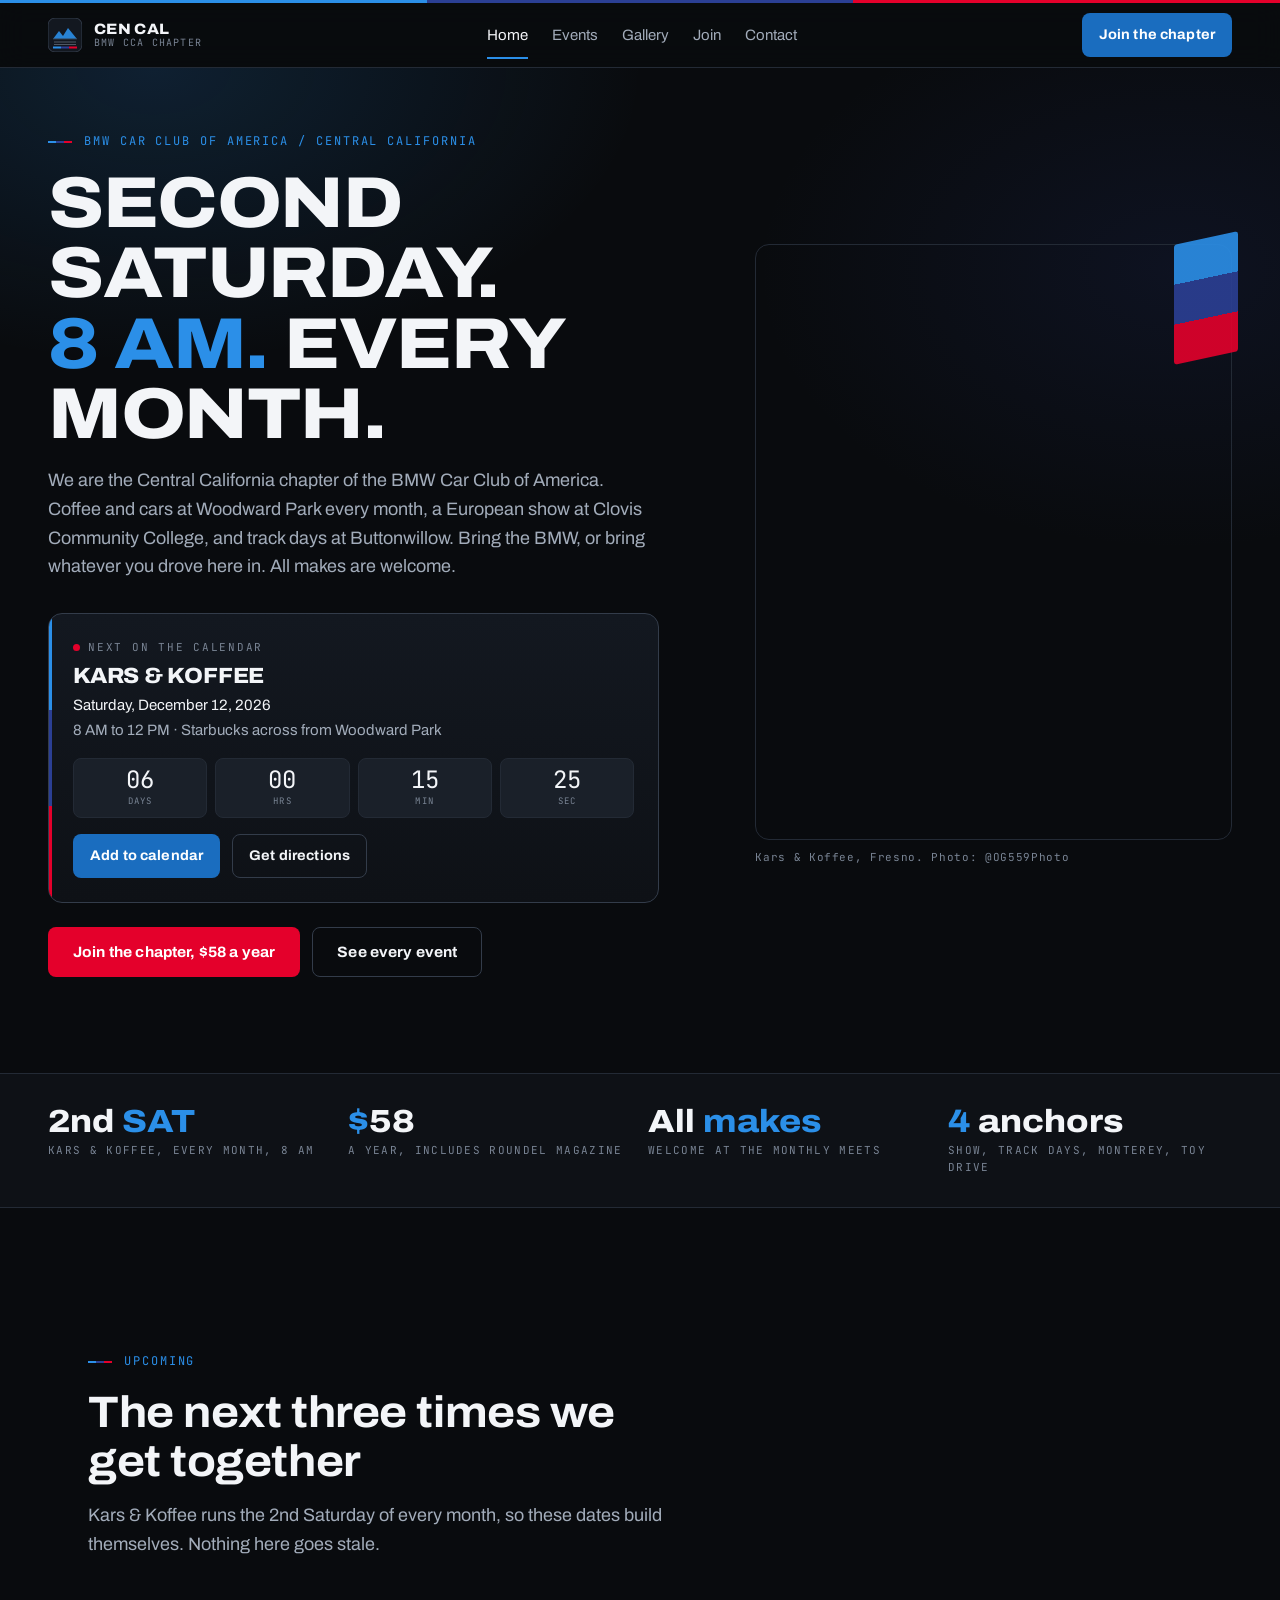
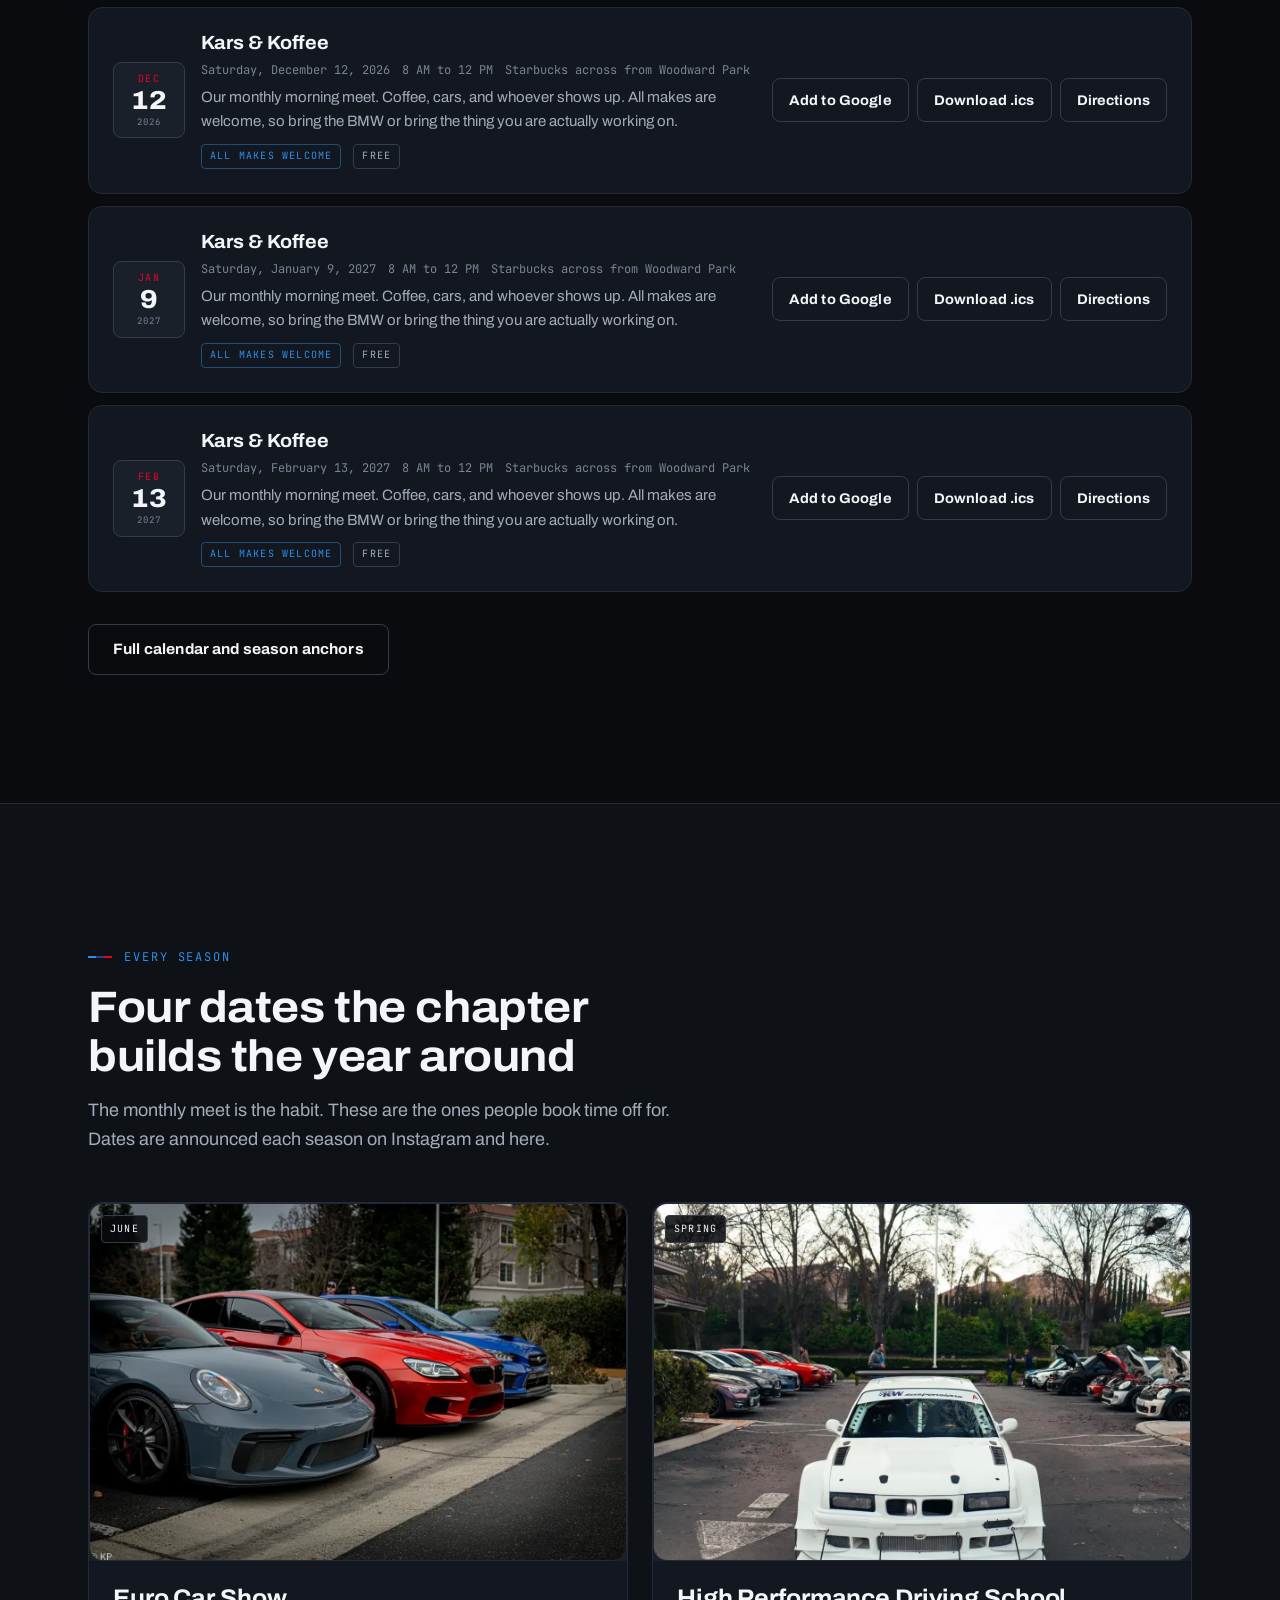
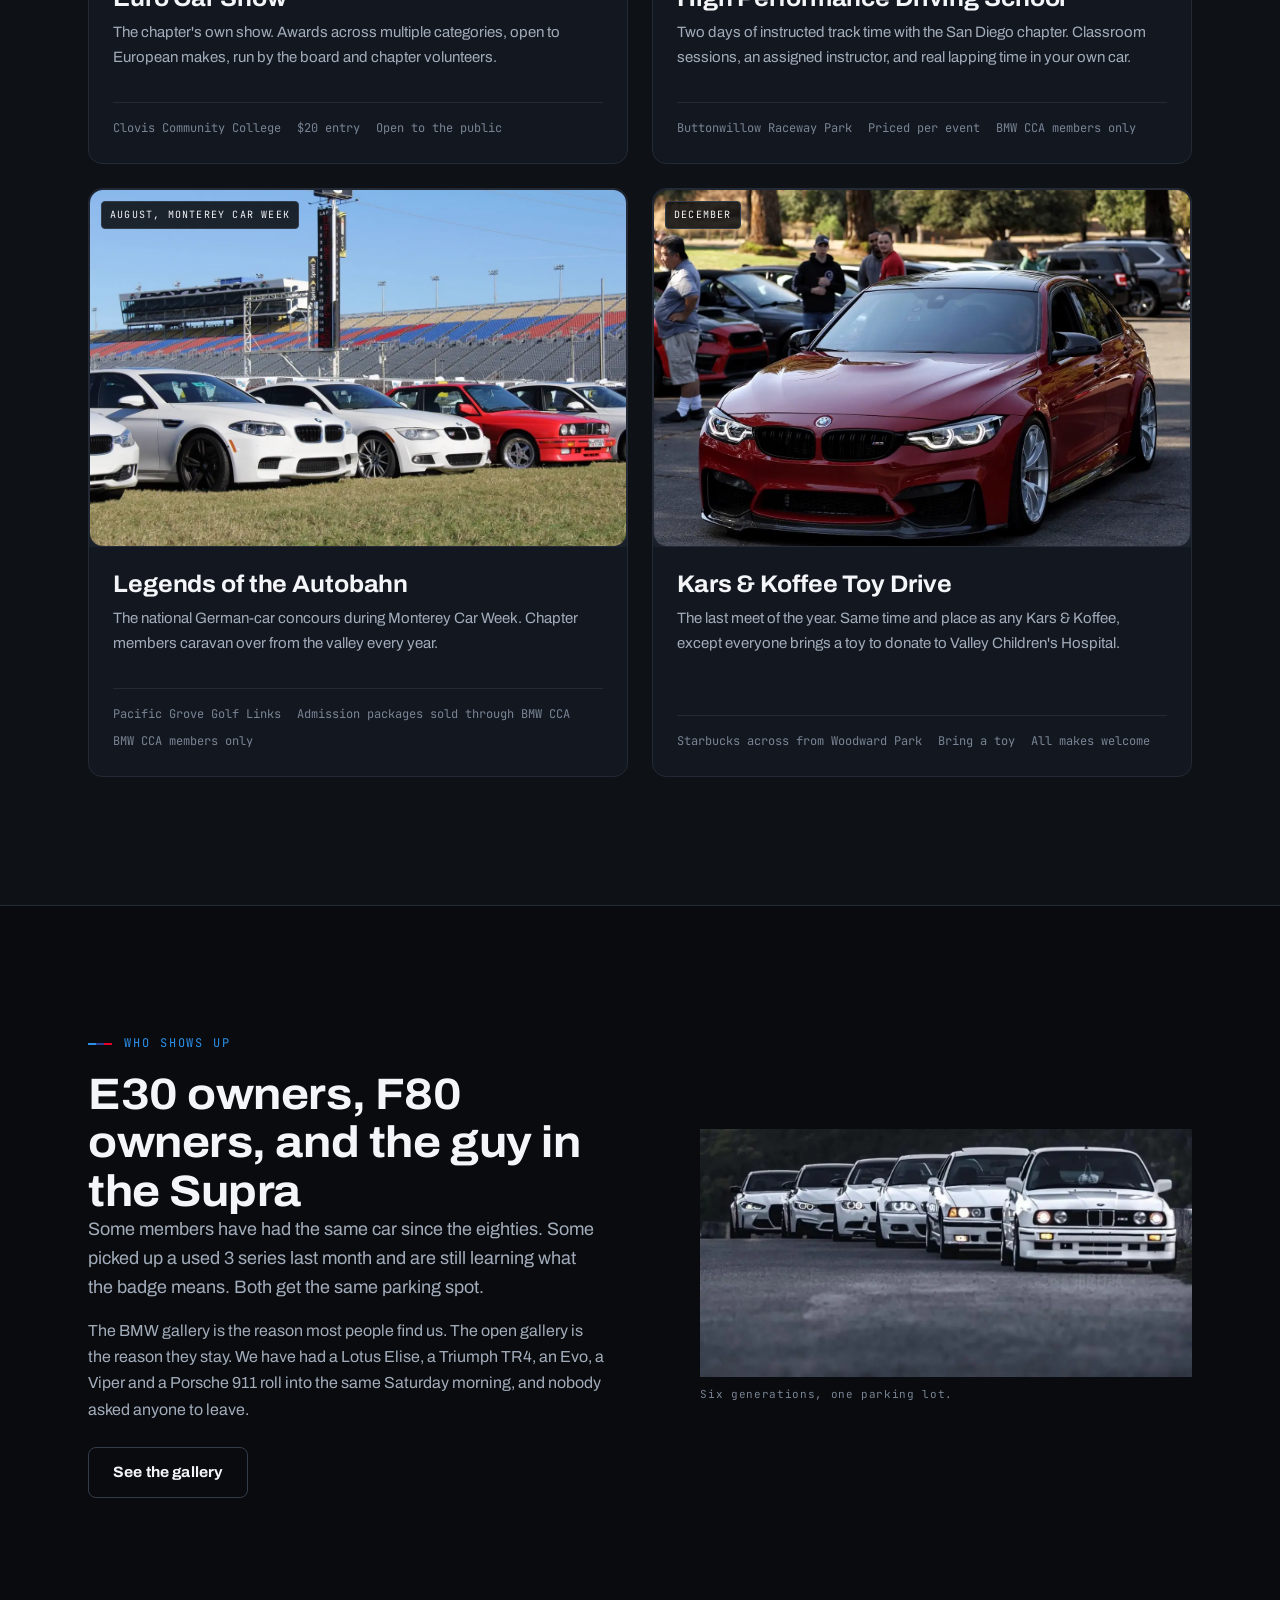
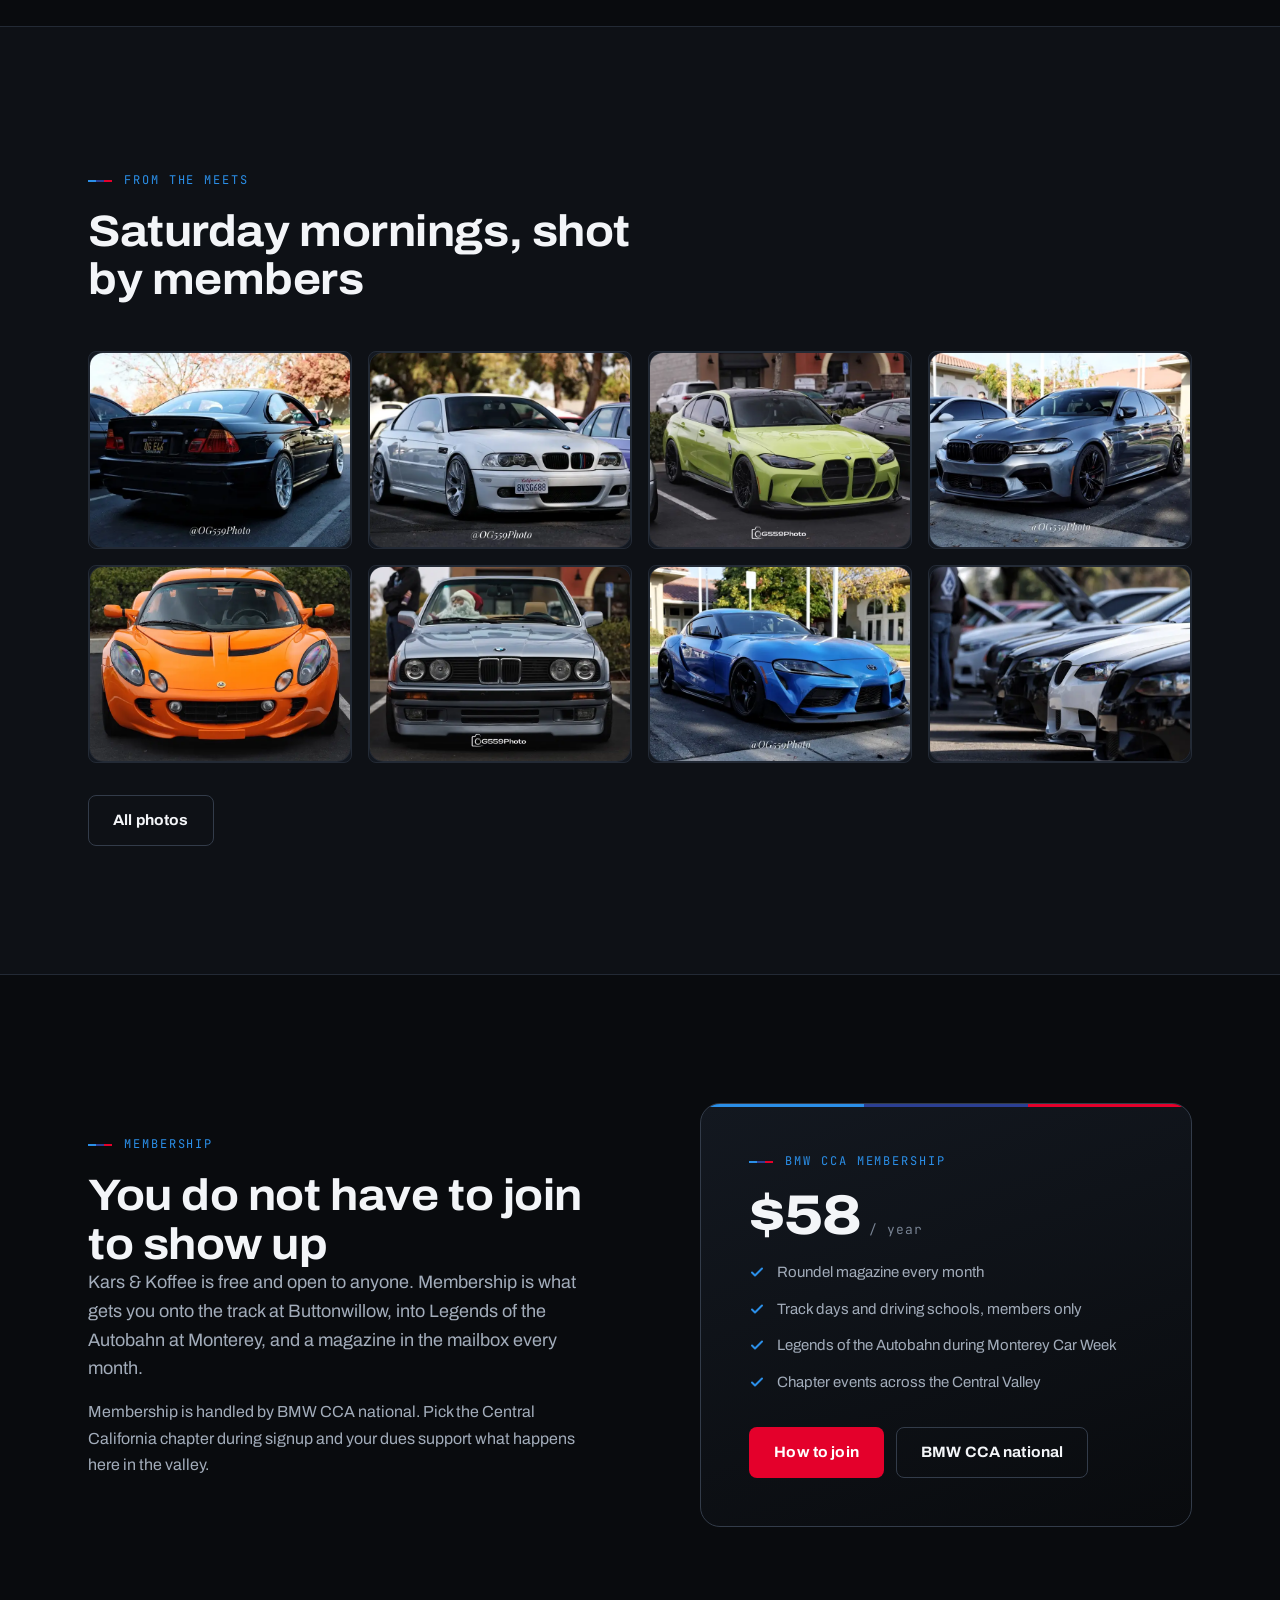
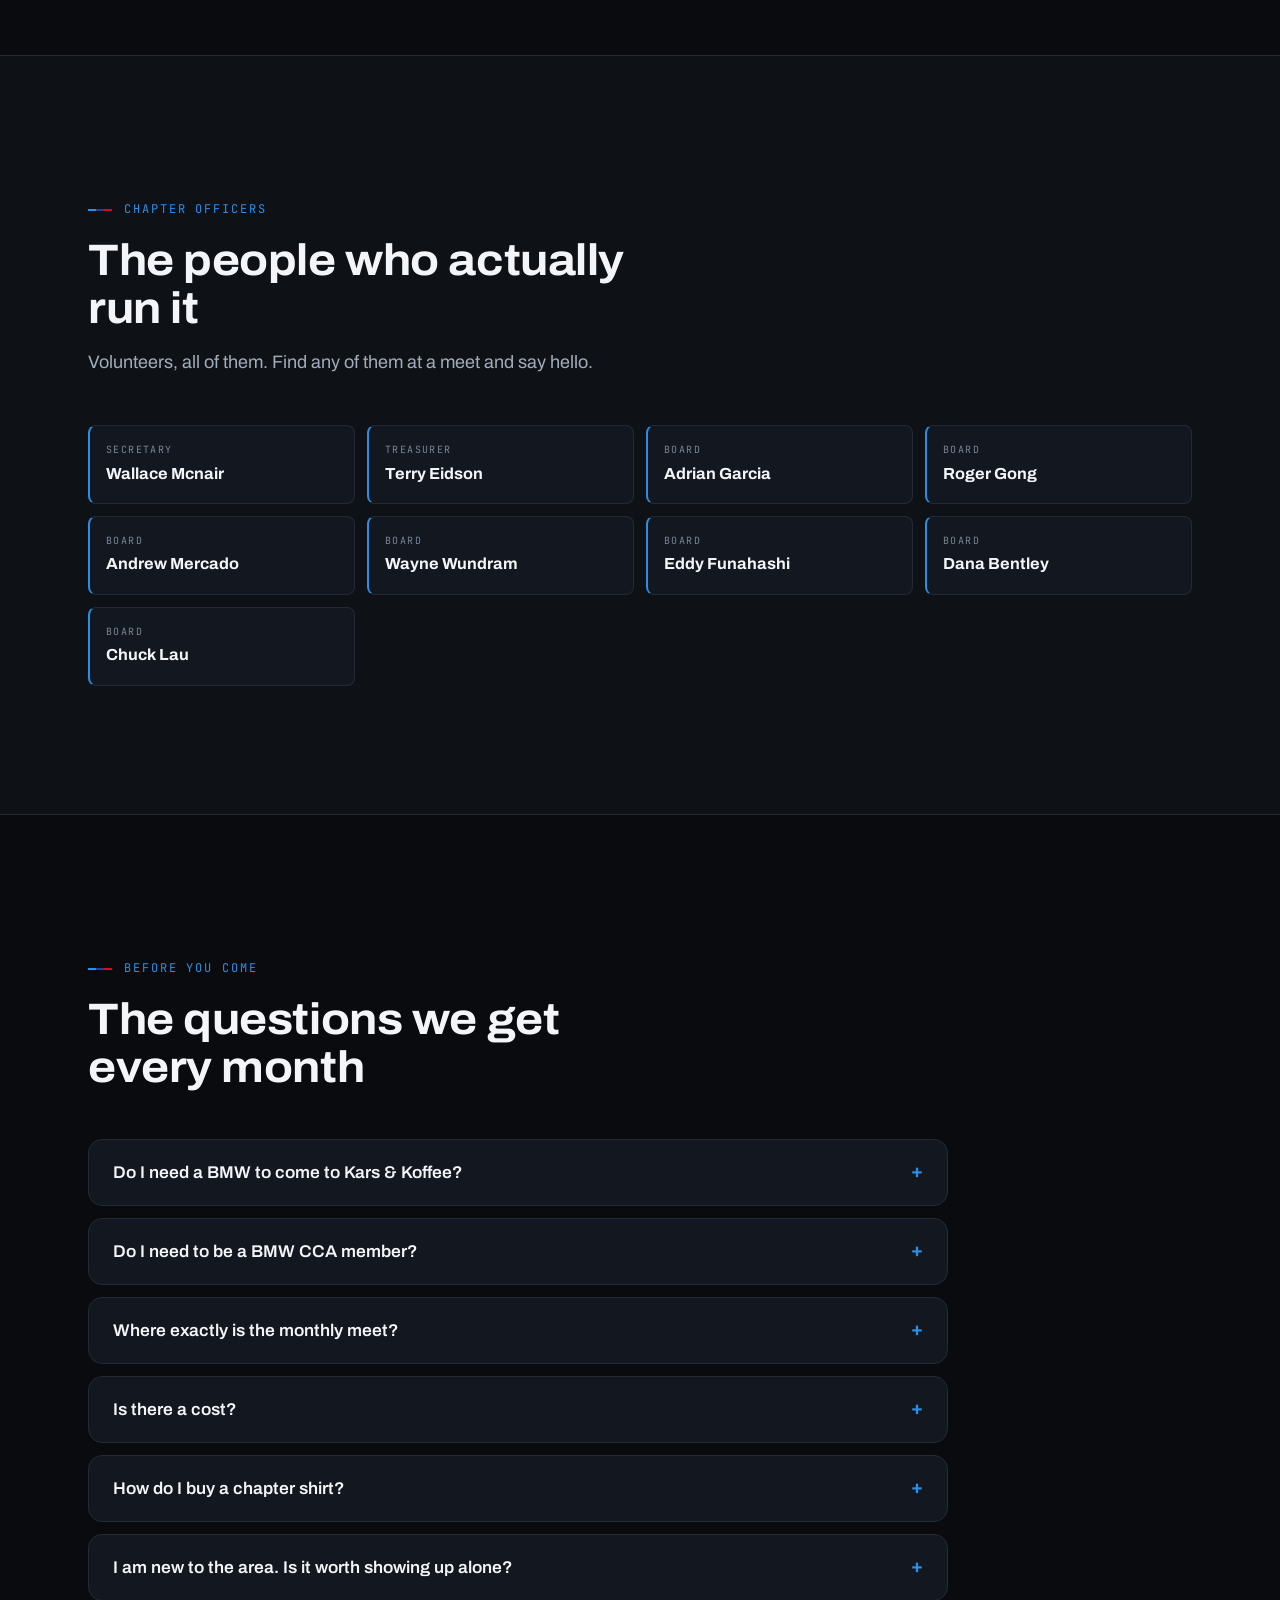
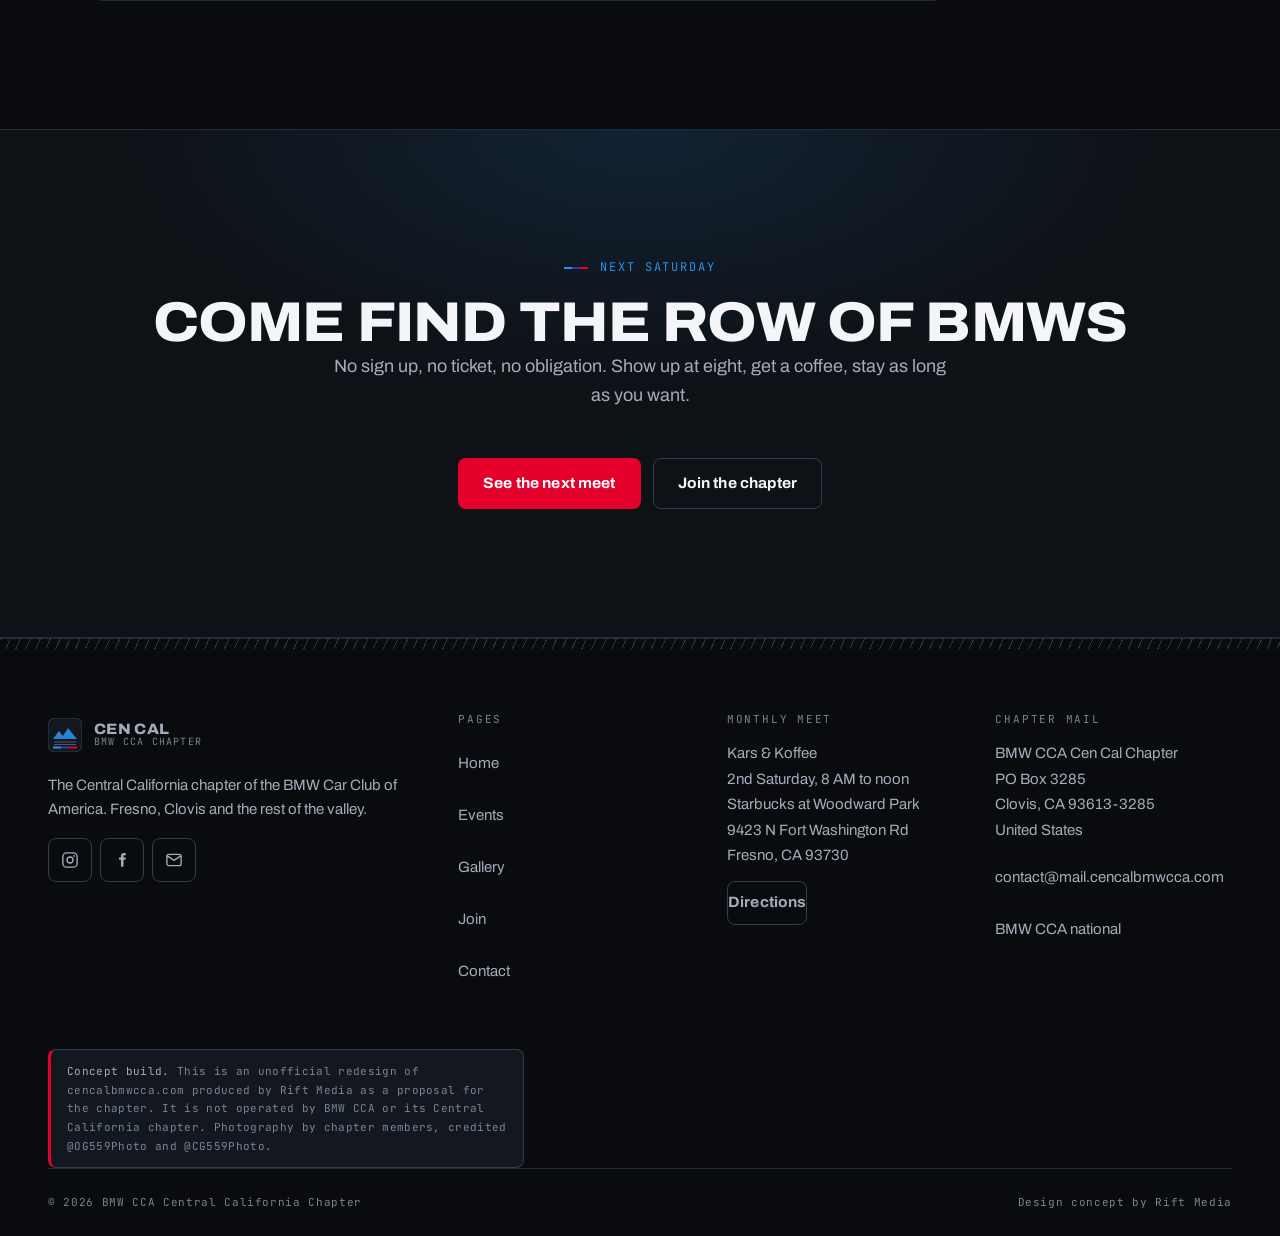
==== index.html @ 86900846 "Concept rebuild for BMW CCA Central California Chapter Redesign of cencalbmwcca.com, whose calendar " ====
<!DOCTYPE html>
<html lang="en">
<head>
<meta charset="utf-8">
<meta name="viewport" content="width=device-width, initial-scale=1">
<title>BMW CCA Cen Cal Chapter | Fresno and Clovis BMW Car Club</title>
<meta name="description" content="The Central California chapter of the BMW Car Club of America. Kars and Koffee the second Saturday of every month in Fresno, a Euro car show every June, and track days at Buttonwillow. All makes welcome.">
<link rel="canonical" href="https://www.cencalbmwcca.com/">

<meta property="og:type" content="website">
<meta property="og:title" content="BMW CCA Cen Cal Chapter | Fresno and Clovis BMW Car Club">
<meta property="og:description" content="Second Saturday, 8 AM, every month. The Central California chapter of the BMW Car Club of America.">
<meta property="og:image" content="assets/img/hero-meet-lineup.webp">
<meta name="twitter:card" content="summary_large_image">
<meta name="robots" content="noindex, nofollow">
<meta name="theme-color" content="#090B0E">

<link rel="icon" href="assets/favicon.svg" type="image/svg+xml">
<link rel="preconnect" href="https://fonts.googleapis.com">
<link rel="preconnect" href="https://fonts.gstatic.com" crossorigin>
<link rel="preload" as="image" href="assets/img/hero-meet-lineup.webp">
<link rel="stylesheet" href="https://fonts.googleapis.com/css2?family=Archivo:wdth,wght@62..125,400..800&family=JetBrains+Mono:wght@400;500&display=swap">
<link rel="stylesheet" href="styles.css">

<script type="application/ld+json">
{
  "@context": "https://schema.org",
  "@type": "Organization",
  "name": "BMW CCA Central California Chapter",
  "alternateName": "Cencal BMW CCA",
  "url": "https://www.cencalbmwcca.com/",
  "logo": "assets/img/chapter-logo.png",
  "description": "The Central California chapter of the BMW Car Club of America, serving Fresno, Clovis and the Central Valley.",
  "email": "contact@mail.cencalbmwcca.com",
  "address": {
    "@type": "PostalAddress",
    "postOfficeBoxNumber": "PO Box 3285",
    "addressLocality": "Clovis",
    "addressRegion": "CA",
    "postalCode": "93613-3285",
    "addressCountry": "US"
  },
  "areaServed": "Central California",
  "parentOrganization": {
    "@type": "Organization",
    "name": "BMW Car Club of America",
    "url": "https://www.bmwcca.org/"
  },
  "sameAs": [
    "https://instagram.com/bmwccacencal",
    "https://m.facebook.com/groups/1497077221077118",
    "https://www.bmwcca.org/chapter/central-california-chapter"
  ]
}
</script>
</head>

<body>
<a class="skip-link" href="#main">Skip to content</a>

<header class="site-header">
  <div class="tristripe"></div>
  <div class="wrap-wide header-inner">
    <a class="brand" href="index.html">
      <svg class="brand__mark" viewBox="0 0 34 34" role="img" aria-label="Cen Cal chapter mark">
        <rect width="34" height="34" rx="7" fill="#131820" stroke="#333C4A"/>
        <path d="M5 21 L11 13 L15 18 L20 10 L29 21 Z" fill="#2B8FE8" opacity="0.9"/>
        <path d="M5 21 L29 21" stroke="#333C4A" stroke-width="1"/>
        <path d="M6 24 h22 M6 26.5 h22" stroke="#798494" stroke-width="1" opacity="0.6"/>
        <rect x="5" y="28.5" width="8" height="2" fill="#2B8FE8"/>
        <rect x="13" y="28.5" width="8" height="2" fill="#2B3F94"/>
        <rect x="21" y="28.5" width="8" height="2" fill="#E4002B"/>
      </svg>
      <span class="brand__text">
        <span class="brand__name">Cen Cal</span>
        <span class="brand__sub">BMW CCA Chapter</span>
      </span>
    </a>

    <nav class="nav" aria-label="Main">
      <a href="index.html" aria-current="page">Home</a>
      <a href="events.html">Events</a>
      <a href="gallery.html">Gallery</a>
      <a href="join.html">Join</a>
      <a href="contact.html">Contact</a>
    </nav>

    <a class="btn btn--primary btn--sm header-cta" href="join.html">Join the chapter</a>

    <button class="nav-toggle" type="button" aria-expanded="false"
            aria-controls="mobile-nav" aria-label="Open menu"><span></span></button>
  </div>
</header>

<div class="mobile-nav" id="mobile-nav" data-open="false">
  <a href="index.html">Home</a>
  <a href="events.html">Events</a>
  <a href="gallery.html">Gallery</a>
  <a href="join.html">Join</a>
  <a href="contact.html">Contact</a>
  <a class="btn btn--primary" href="join.html">Join the chapter</a>
</div>

<main id="main">

  <!-- ============ HERO ============ -->
  <section class="hero">
    <div class="wrap-wide hero-grid">
      <div>
        <p class="eyebrow">BMW Car Club of America / Central California</p>
        <h1 class="display-xl">Second Saturday.<br><span class="accent">8 AM.</span> Every month.</h1>
        <p class="lead">
          We are the Central California chapter of the BMW Car Club of America. Coffee and cars at
          Woodward Park every month, a European show at Clovis Community College, and track days at
          Buttonwillow. Bring the BMW, or bring whatever you drove here in. All makes are welcome.
        </p>

        <div class="next-card" data-next-card hidden>
          <p class="next-card__label"><span class="live-dot"></span> Next on the calendar</p>
          <h2 class="next-card__title" data-next-title>Kars &amp; Koffee</h2>
          <p class="next-card__meta" data-next-meta></p>

          <div class="countdown" role="timer" aria-live="off">
            <div class="countdown__unit" data-unit="days">
              <div class="countdown__num">00</div><div class="countdown__lbl">Days</div>
            </div>
            <div class="countdown__unit" data-unit="hours">
              <div class="countdown__num">00</div><div class="countdown__lbl">Hrs</div>
            </div>
            <div class="countdown__unit" data-unit="mins">
              <div class="countdown__num">00</div><div class="countdown__lbl">Min</div>
            </div>
            <div class="countdown__unit" data-unit="secs">
              <div class="countdown__num">00</div><div class="countdown__lbl">Sec</div>
            </div>
          </div>

          <div class="btn-row">
            <a class="btn btn--primary btn--sm" data-next-cal href="events.html">Add to calendar</a>
            <a class="btn btn--ghost btn--sm" data-next-map href="events.html">Get directions</a>
          </div>
        </div>

        <div class="btn-row" style="margin-top:24px">
          <a class="btn btn--focal" href="join.html">Join the chapter, $58 a year</a>
          <a class="btn btn--ghost" href="events.html">See every event</a>
        </div>
      </div>

      <figure class="hero-figure">
        <img src="assets/img/hero-meet-lineup.webp"
             srcset="assets/img/hero-meet-lineup-sm.webp 760w, assets/img/hero-meet-lineup.webp 1200w"
             sizes="(min-width: 1024px) 40vw, 100vw"
             width="1200" height="1800" fetchpriority="high" decoding="async"
             alt="A row of BMW M3s parked nose out at a Cen Cal chapter Kars and Koffee meet in Fresno">
        <figcaption class="hero-credit">Kars &amp; Koffee, Fresno. Photo: @OG559Photo</figcaption>
      </figure>
    </div>
  </section>

  <!-- ============ FACTS ============ -->
  <section class="facts" style="padding-block:0" aria-label="Chapter at a glance">
    <div class="wrap-wide facts-grid">
      <div class="fact">
        <div class="fact__num">2nd <span>SAT</span></div>
        <div class="fact__lbl">Kars &amp; Koffee, every month, 8 AM</div>
      </div>
      <div class="fact">
        <div class="fact__num"><span>$</span>58</div>
        <div class="fact__lbl">A year, includes Roundel magazine</div>
      </div>
      <div class="fact">
        <div class="fact__num">All <span>makes</span></div>
        <div class="fact__lbl">Welcome at the monthly meets</div>
      </div>
      <div class="fact">
        <div class="fact__num"><span>4</span> anchors</div>
        <div class="fact__lbl">Show, track days, Monterey, toy drive</div>
      </div>
    </div>
  </section>

  <!-- ============ NEXT UP ============ -->
  <section id="next-up">
    <div class="wrap">
      <div class="section-head reveal">
        <p class="eyebrow">Upcoming</p>
        <h2 class="display-md">The next three times we get together</h2>
        <p class="lead">
          Kars &amp; Koffee runs the <span data-rule-text>second Saturday of every month</span>, so these
          dates build themselves. Nothing here goes stale.
        </p>
      </div>

      <div class="event-list reveal" data-events="3">
        <div class="empty-state">Loading the calendar.</div>
      </div>

      <div class="btn-row" style="margin-top:32px">
        <a class="btn btn--ghost" href="events.html">Full calendar and season anchors</a>
      </div>
    </div>
  </section>

  <!-- ============ SEASON ANCHORS ============ -->
  <section class="band">
    <div class="wrap">
      <div class="section-head reveal">
        <p class="eyebrow">Every season</p>
        <h2 class="display-md">Four dates the chapter builds the year around</h2>
        <p class="lead">
          The monthly meet is the habit. These are the ones people book time off for. Dates are announced
          each season on Instagram and here.
        </p>
      </div>
      <div class="card-grid card-grid--2 reveal" data-annual></div>
    </div>
  </section>

  <!-- ============ HERITAGE BAND ============ -->
  <section>
    <div class="wrap band-grid">
      <div class="reveal">
        <p class="eyebrow">Who shows up</p>
        <h2 class="display-md">E30 owners, F80 owners, and the guy in the Supra</h2>
        <p class="lead">
          Some members have had the same car since the eighties. Some picked up a used 3 series last
          month and are still learning what the badge means. Both get the same parking spot.
        </p>
        <p class="muted">
          The BMW gallery is the reason most people find us. The open gallery is the reason they stay.
          We have had a Lotus Elise, a Triumph TR4, an Evo, a Viper and a Porsche 911 roll into the same
          Saturday morning, and nobody asked anyone to leave.
        </p>
        <div class="btn-row" style="margin-top:24px">
          <a class="btn btn--ghost" href="gallery.html">See the gallery</a>
        </div>
      </div>
      <figure class="reveal" style="margin:0">
        <img src="assets/img/heritage-m3-generations.webp" width="1280" height="644" loading="lazy" decoding="async"
             alt="Six generations of BMW M3, from an E30 to a modern car, lined up nose out at golden hour">
        <figcaption class="hero-credit">Six generations, one parking lot.</figcaption>
      </figure>
    </div>
  </section>

  <!-- ============ GALLERY PREVIEW ============ -->
  <section class="band">
    <div class="wrap">
      <div class="section-head reveal">
        <p class="eyebrow">From the meets</p>
        <h2 class="display-md">Saturday mornings, shot by members</h2>
      </div>
      <div class="gallery-grid reveal">
        <figure class="tile"><img src="assets/img/gal-bmw-01.webp" width="800" height="534" loading="lazy" decoding="async" alt="Black BMW E46 M3 photographed from the rear at a chapter meet"></figure>
        <figure class="tile"><img src="assets/img/gal-bmw-05.webp" width="800" height="534" loading="lazy" decoding="async" alt="White BMW E46 M3 parked at a Fresno Kars and Koffee morning"></figure>
        <figure class="tile"><img src="assets/img/gal-bmw-09.webp" width="800" height="534" loading="lazy" decoding="async" alt="Lime green BMW G80 M3 at a Cen Cal chapter gathering"></figure>
        <figure class="tile"><img src="assets/img/gal-bmw-12.webp" width="800" height="534" loading="lazy" decoding="async" alt="Grey BMW M5 parked in a lot at a chapter meet"></figure>
        <figure class="tile"><img src="assets/img/gal-open-01.webp" width="800" height="534" loading="lazy" decoding="async" alt="Orange Lotus Elise at a Cen Cal meet, one of the non BMW cars that regularly attends"></figure>
        <figure class="tile"><img src="assets/img/gal-bmw-14.webp" width="800" height="534" loading="lazy" decoding="async" alt="Classic BMW E30 convertible parked at a December chapter meet"></figure>
        <figure class="tile"><img src="assets/img/gal-open-08.webp" width="800" height="534" loading="lazy" decoding="async" alt="Blue Toyota Supra at a Cen Cal chapter Kars and Koffee"></figure>
        <figure class="tile"><img src="assets/img/gal-bmw-18.webp" width="800" height="534" loading="lazy" decoding="async" alt="A long row of BMWs parked front to back at a chapter meet"></figure>
      </div>
      <div class="btn-row" style="margin-top:32px">
        <a class="btn btn--ghost" href="gallery.html">All photos</a>
      </div>
    </div>
  </section>

  <!-- ============ JOIN ============ -->
  <section id="join">
    <div class="wrap band-grid">
      <div class="reveal">
        <p class="eyebrow">Membership</p>
        <h2 class="display-md">You do not have to join to show up</h2>
        <p class="lead">
          Kars &amp; Koffee is free and open to anyone. Membership is what gets you onto the track at
          Buttonwillow, into Legends of the Autobahn at Monterey, and a magazine in the mailbox every month.
        </p>
        <p class="muted">
          Membership is handled by BMW CCA national. Pick the Central California chapter during signup and
          your dues support what happens here in the valley.
        </p>
      </div>

      <div class="join-card reveal">
        <div class="tristripe"></div>
        <p class="eyebrow">BMW CCA membership</p>
        <div class="price">
          <span class="price__amt">$58</span>
          <span class="price__per">/ year</span>
        </div>
        <ul class="check-list">
          <li>
            <svg width="16" height="16" viewBox="0 0 16 16" fill="none" aria-hidden="true"><path d="M3 8.5 6 11.5 13 4.5" stroke="currentColor" stroke-width="2" stroke-linecap="round" stroke-linejoin="round"/></svg>
            Roundel magazine every month
          </li>
          <li>
            <svg width="16" height="16" viewBox="0 0 16 16" fill="none" aria-hidden="true"><path d="M3 8.5 6 11.5 13 4.5" stroke="currentColor" stroke-width="2" stroke-linecap="round" stroke-linejoin="round"/></svg>
            Track days and driving schools, members only
          </li>
          <li>
            <svg width="16" height="16" viewBox="0 0 16 16" fill="none" aria-hidden="true"><path d="M3 8.5 6 11.5 13 4.5" stroke="currentColor" stroke-width="2" stroke-linecap="round" stroke-linejoin="round"/></svg>
            Legends of the Autobahn during Monterey Car Week
          </li>
          <li>
            <svg width="16" height="16" viewBox="0 0 16 16" fill="none" aria-hidden="true"><path d="M3 8.5 6 11.5 13 4.5" stroke="currentColor" stroke-width="2" stroke-linecap="round" stroke-linejoin="round"/></svg>
            Chapter events across the Central Valley
          </li>
        </ul>
        <div class="btn-row">
          <a class="btn btn--focal" href="join.html">How to join</a>
          <a class="btn btn--ghost" href="https://www.bmwcca.org/chapter/central-california-chapter" target="_blank" rel="noopener">BMW CCA national</a>
        </div>
      </div>
    </div>
  </section>

  <!-- ============ OFFICERS ============ -->
  <section class="band">
    <div class="wrap">
      <div class="section-head reveal">
        <p class="eyebrow">Chapter officers</p>
        <h2 class="display-md">The people who actually run it</h2>
        <p class="lead">Volunteers, all of them. Find any of them at a meet and say hello.</p>
      </div>
      <div class="officer-grid reveal">
        <div class="officer"><div class="officer__role">Secretary</div><div class="officer__name">Wallace Mcnair</div></div>
        <div class="officer"><div class="officer__role">Treasurer</div><div class="officer__name">Terry Eidson</div></div>
        <div class="officer"><div class="officer__role">Board</div><div class="officer__name">Adrian Garcia</div></div>
        <div class="officer"><div class="officer__role">Board</div><div class="officer__name">Roger Gong</div></div>
        <div class="officer"><div class="officer__role">Board</div><div class="officer__name">Andrew Mercado</div></div>
        <div class="officer"><div class="officer__role">Board</div><div class="officer__name">Wayne Wundram</div></div>
        <div class="officer"><div class="officer__role">Board</div><div class="officer__name">Eddy Funahashi</div></div>
        <div class="officer"><div class="officer__role">Board</div><div class="officer__name">Dana Bentley</div></div>
        <div class="officer"><div class="officer__role">Board</div><div class="officer__name">Chuck Lau</div></div>
      </div>
    </div>
  </section>

  <!-- ============ FAQ ============ -->
  <section>
    <div class="wrap">
      <div class="section-head reveal">
        <p class="eyebrow">Before you come</p>
        <h2 class="display-md">The questions we get every month</h2>
      </div>
      <div class="faq reveal">
        <details>
          <summary>Do I need a BMW to come to Kars &amp; Koffee?</summary>
          <div class="faq__a"><p>No. All makes are welcome at the monthly meet. Plenty of regulars drive something else entirely, and that has never been a problem.</p></div>
        </details>
        <details>
          <summary>Do I need to be a BMW CCA member?</summary>
          <div class="faq__a"><p>Not for Kars &amp; Koffee or the other casual meets. Membership is required for the driving school at Buttonwillow and for Legends of the Autobahn, because those are run under BMW CCA insurance.</p></div>
        </details>
        <details>
          <summary>Where exactly is the monthly meet?</summary>
          <div class="faq__a"><p>The Starbucks at 9423 N Fort Washington Rd, Fresno, across from Woodward Park. Second Saturday, 8 AM to noon. People start rolling in a little before eight and it thins out around eleven.</p></div>
        </details>
        <details>
          <summary>Is there a cost?</summary>
          <div class="faq__a"><p>Kars &amp; Koffee is free. The Euro Car Show at Clovis Community College has a $20 entry if you are showing a car. Track days and Monterey are priced per event.</p></div>
        </details>
        <details>
          <summary>How do I buy a chapter shirt?</summary>
          <div class="faq__a"><p>Cen Cal chapter tees are $25 in S through XL and $30 in XXL. Ask at any Kars &amp; Koffee, or message the chapter on Instagram.</p></div>
        </details>
        <details>
          <summary>I am new to the area. Is it worth showing up alone?</summary>
          <div class="faq__a"><p>Yes. Park, get a coffee, and walk the row. Asking somebody about their car is the entire social protocol here.</p></div>
        </details>
      </div>
    </div>
  </section>

  <!-- ============ CTA ============ -->
  <section class="cta">
    <div class="wrap">
      <p class="eyebrow">Next Saturday</p>
      <h2 class="display-lg">Come find the row of BMWs</h2>
      <p class="lead center">
        No sign up, no ticket, no obligation. Show up at eight, get a coffee, stay as long as you want.
      </p>
      <div class="btn-row">
        <a class="btn btn--focal" href="events.html">See the next meet</a>
        <a class="btn btn--ghost" href="join.html">Join the chapter</a>
      </div>
    </div>
  </section>

</main>

<footer class="site-footer">
  <div class="rows-rule"></div>
  <div class="wrap-wide">
    <div class="footer-grid">
      <div class="footer-col">
        <a class="brand" href="index.html" style="margin-bottom:16px">
          <svg class="brand__mark" viewBox="0 0 34 34" role="img" aria-label="Cen Cal chapter mark">
            <rect width="34" height="34" rx="7" fill="#131820" stroke="#333C4A"/>
            <path d="M5 21 L11 13 L15 18 L20 10 L29 21 Z" fill="#2B8FE8" opacity="0.9"/>
            <path d="M6 24 h22 M6 26.5 h22" stroke="#798494" stroke-width="1" opacity="0.6"/>
            <rect x="5" y="28.5" width="8" height="2" fill="#2B8FE8"/>
            <rect x="13" y="28.5" width="8" height="2" fill="#2B3F94"/>
            <rect x="21" y="28.5" width="8" height="2" fill="#E4002B"/>
          </svg>
          <span class="brand__text">
            <span class="brand__name">Cen Cal</span>
            <span class="brand__sub">BMW CCA Chapter</span>
          </span>
        </a>
        <p class="muted" style="font-size:0.9375rem">
          The Central California chapter of the BMW Car Club of America. Fresno, Clovis and the
          rest of the valley.
        </p>
        <div class="social-row">
          <a href="https://instagram.com/bmwccacencal" target="_blank" rel="noopener" aria-label="Chapter Instagram">
            <svg width="18" height="18" viewBox="0 0 24 24" fill="none" stroke="currentColor" stroke-width="1.8" aria-hidden="true"><rect x="2.5" y="2.5" width="19" height="19" rx="5"/><circle cx="12" cy="12" r="4"/><circle cx="17.5" cy="6.5" r="1.2" fill="currentColor" stroke="none"/></svg>
          </a>
          <a href="https://m.facebook.com/groups/1497077221077118" target="_blank" rel="noopener" aria-label="Chapter Facebook group">
            <svg width="18" height="18" viewBox="0 0 24 24" fill="currentColor" aria-hidden="true"><path d="M14 8.5V6.8c0-.8.2-1.2 1.4-1.2H17V2.6c-.3 0-1.3-.1-2.4-.1-2.4 0-4 1.5-4 4.2v1.8H8v3h2.6V21H14v-9.5h2.6l.4-3H14z"/></svg>
          </a>
          <a href="mailto:contact@mail.cencalbmwcca.com" aria-label="Email the chapter">
            <svg width="18" height="18" viewBox="0 0 24 24" fill="none" stroke="currentColor" stroke-width="1.8" aria-hidden="true"><rect x="2.5" y="4.5" width="19" height="15" rx="2.5"/><path d="M3 6.5l9 6 9-6"/></svg>
          </a>
        </div>
      </div>

      <div class="footer-col">
        <h2>Pages</h2>
        <ul>
          <li><a href="index.html">Home</a></li>
          <li><a href="events.html">Events</a></li>
          <li><a href="gallery.html">Gallery</a></li>
          <li><a href="join.html">Join</a></li>
          <li><a href="contact.html">Contact</a></li>
        </ul>
      </div>

      <div class="footer-col">
        <h2>Monthly meet</h2>
        <address>
          Kars &amp; Koffee<br>
          2nd Saturday, 8 AM to noon<br>
          Starbucks at Woodward Park<br>
          9423 N Fort Washington Rd<br>
          Fresno, CA 93730
        </address>
        <a class="btn btn--ghost btn--sm" style="margin-top:12px"
           href="https://www.google.com/maps/search/?api=1&amp;query=9423%20N%20Fort%20Washington%20Rd%20Fresno%20CA%2093730"
           target="_blank" rel="noopener">Directions</a>
      </div>

      <div class="footer-col">
        <h2>Chapter mail</h2>
        <address>
          BMW CCA Cen Cal Chapter<br>
          PO Box 3285<br>
          Clovis, CA 93613-3285<br>
          United States
        </address>
        <ul style="margin-top:12px">
          <li><a href="mailto:contact@mail.cencalbmwcca.com">contact@mail.cencalbmwcca.com</a></li>
          <li><a href="https://www.bmwcca.org/chapter/central-california-chapter" target="_blank" rel="noopener">BMW CCA national</a></li>
        </ul>
      </div>
    </div>

    <p class="spec-note">
      <strong>Concept build.</strong> This is an unofficial redesign of cencalbmwcca.com produced by
      Rift Media as a proposal for the chapter. It is not operated by BMW CCA or its Central California
      chapter. Photography by chapter members, credited @OG559Photo and @CG559Photo.
    </p>

    <div class="footer-bottom">
      <span>&copy; <span data-year>2026</span> BMW CCA Central California Chapter</span>
      <span>Design concept by <a href="https://riftmedia.cc" target="_blank" rel="noopener">Rift Media</a></span>
    </div>
  </div>
</footer>

<script src="main.js" defer></script>
</body>
</html>
---- styles.css ----
/* ============================================================
   BMW CCA Central California Chapter
   Design system: "Valley & Sierra"
   Motif source: the chapter's own logo (Sierra ridgeline,
   valley crop rows, blue river arc) + BMW M tri-stripe.
   Built by Rift Media.
   ============================================================ */

/* ---------- 1. Tokens ---------- */
:root {
  /* surface ramp */
  --asphalt-900: #090B0E;
  --asphalt-850: #0E1116;
  --asphalt-800: #131820;
  --asphalt-700: #1A2029;
  --asphalt-600: #222A35;

  /* lines */
  --line: #232A35;
  --line-strong: #333C4A;

  /* text */
  --text:   #F3F5F8;
  --text-2: #A2ACBA;
  --text-3: #798494;

  /* accents (3 max per Pillar 3) */
  --blue:      #2B8FE8;   /* chapter blue, text + keylines */
  --blue-deep: #1A6DBF;   /* filled buttons, white text passes AA */
  --m-navy:    #2B3F94;   /* tri-stripe only */
  --m-red:     #E4002B;   /* tri-stripe + one focal CTA */

  /* spacing, 8pt grid */
  --s-2xs: 4px;  --s-xs: 8px;   --s-sm: 12px;  --s-md: 16px;
  --s-lg: 24px;  --s-xl: 32px;  --s-2xl: 48px; --s-3xl: 64px;
  --s-4xl: 96px; --s-5xl: 128px;

  /* radii */
  --r-sm: 4px; --r-md: 8px; --r-lg: 14px; --r-xl: 20px;

  /* motion */
  --t-fast: 200ms; --t-base: 300ms; --t-slow: 500ms;
  --ease-out: cubic-bezier(0.16, 1, 0.3, 1);

  /* layout */
  --wrap: 1200px;
  --wrap-wide: 1440px;
  --header-h: 64px;

  /* type */
  --font: Archivo, system-ui, -apple-system, "Segoe UI", sans-serif;
  --mono: "JetBrains Mono", ui-monospace, Menlo, monospace;
}

/* ---------- 2. Reset ---------- */
*, *::before, *::after { box-sizing: border-box; }
html { -webkit-text-size-adjust: 100%; scroll-behavior: smooth; }
@media (prefers-reduced-motion: reduce) { html { scroll-behavior: auto; } }

body {
  margin: 0;
  background: var(--asphalt-900);
  color: var(--text);
  font-family: var(--font);
  font-variation-settings: "wdth" 100, "wght" 400;
  font-size: 16px;
  line-height: 1.65;
  -webkit-font-smoothing: antialiased;
  overflow-x: hidden;
}

img, svg, video { display: block; max-width: 100%; height: auto; }
button, input, textarea, select { font: inherit; color: inherit; }
a { color: var(--blue); text-decoration: none; }
a:hover { text-decoration: underline; }

:focus-visible {
  outline: 2px solid var(--blue);
  outline-offset: 3px;
  border-radius: var(--r-sm);
}

.skip-link {
  position: absolute; left: var(--s-md); top: -80px;
  z-index: 200; padding: var(--s-sm) var(--s-md);
  background: var(--blue-deep); color: #fff; border-radius: var(--r-md);
  font-weight: 600; transition: top var(--t-fast) var(--ease-out);
}
.skip-link:focus { top: var(--s-md); text-decoration: none; }

/* ---------- 3. Typography ---------- */
h1, h2, h3, h4, h5 { margin: 0; font-weight: 700; line-height: 1.12; }

.display-xl {
  font-size: clamp(3.5rem, 9vw, 4.5rem);
  font-variation-settings: "wdth" 112, "wght" 800;
  letter-spacing: -0.02em; line-height: 0.98; text-transform: uppercase;
}
/* Narrow phones: condense the width axis instead of dropping below 56px,
   so a long word like SATURDAY still fits a 320px screen. */
@media (max-width: 480px) {
  .display-xl {
    font-size: clamp(3rem, 14.5vw, 3.5rem);
    font-variation-settings: "wdth" 96, "wght" 800;
  }
  .display-lg { font-variation-settings: "wdth" 98, "wght" 800; }
}
.display-lg {
  font-size: clamp(2.25rem, 6vw, 3.5rem);
  font-variation-settings: "wdth" 110, "wght" 800;
  letter-spacing: -0.015em; line-height: 1.04; text-transform: uppercase;
}
.display-md {
  font-size: clamp(1.75rem, 4vw, 2.75rem);
  font-variation-settings: "wdth" 108, "wght" 700;
  letter-spacing: -0.01em; line-height: 1.1;
}
.h4 { font-size: 1.5rem; font-variation-settings: "wdth" 104, "wght" 700; letter-spacing: -0.005em; }
.h5 { font-size: 1.25rem; font-variation-settings: "wdth" 102, "wght" 700; }

.eyebrow {
  font-family: var(--mono);
  font-size: 0.75rem; font-weight: 500;
  letter-spacing: 0.16em; text-transform: uppercase;
  color: var(--blue); margin: 0 0 var(--s-md);
  display: flex; align-items: center; gap: var(--s-sm);
}
.eyebrow::before {
  content: ""; width: 24px; height: 2px; flex: none;
  background: linear-gradient(90deg, var(--blue) 0 33%, var(--m-navy) 33% 66%, var(--m-red) 66%);
}

.lead { font-size: 1.125rem; line-height: 1.6; color: var(--text-2); max-width: 62ch; }
p { margin: 0 0 var(--s-md); max-width: 68ch; }
.muted { color: var(--text-2); }
.mono { font-family: var(--mono); font-size: 0.8125rem; letter-spacing: 0.04em; }

/* ---------- 4. Layout ---------- */
.wrap { width: 100%; max-width: var(--wrap); margin-inline: auto; padding-inline: var(--s-md); }
.wrap-wide { width: 100%; max-width: var(--wrap-wide); margin-inline: auto; padding-inline: var(--s-md); }
@media (min-width: 768px) { .wrap, .wrap-wide { padding-inline: var(--s-lg); } }
@media (min-width: 1024px) { .wrap, .wrap-wide { padding-inline: var(--s-2xl); } }

section { padding-block: var(--s-3xl); }
@media (min-width: 768px)  { section { padding-block: var(--s-4xl); } }
@media (min-width: 1280px) { section { padding-block: var(--s-5xl); } }

.section-head { margin-bottom: var(--s-2xl); }
.section-head .display-md { max-width: 20ch; }
.section-head p { margin-top: var(--s-md); }

/* the chapter-logo crop-row motif, used as a section edge */
.rows-rule {
  height: 10px; width: 100%;
  background-image: repeating-linear-gradient(115deg, var(--line-strong) 0 1px, transparent 1px 9px);
  opacity: 0.85;
}

.tristripe {
  height: 3px; width: 100%;
  background: linear-gradient(90deg, var(--blue) 0 33.33%, var(--m-navy) 33.33% 66.66%, var(--m-red) 66.66%);
}

/* ---------- 5. Buttons ---------- */
.btn {
  display: inline-flex; align-items: center; justify-content: center;
  gap: var(--s-xs);
  min-height: 48px; padding: var(--s-sm) var(--s-lg);
  border: 1px solid transparent; border-radius: var(--r-md);
  font-size: 0.9375rem; font-variation-settings: "wdth" 104, "wght" 700;
  letter-spacing: 0.01em; text-decoration: none; cursor: pointer;
  transition: background var(--t-fast) var(--ease-out),
              border-color var(--t-fast) var(--ease-out),
              transform 100ms var(--ease-out);
}
.btn:hover { text-decoration: none; }
.btn:active { transform: translateY(1px); }

.btn--primary { background: var(--blue-deep); color: #fff; }
.btn--primary:hover { background: #1f7ed6; }

.btn--focal { background: var(--m-red); color: #fff; }
.btn--focal:hover { background: #ff0a36; }

.btn--ghost { background: transparent; color: var(--text); border-color: var(--line-strong); }
.btn--ghost:hover { border-color: var(--blue); background: rgba(43,143,232,0.08); }

.btn--sm { min-height: 44px; padding: var(--s-xs) var(--s-md); font-size: 0.875rem; }
.btn-row { display: flex; flex-wrap: wrap; gap: var(--s-sm); }
@media (max-width: 600px) {
  .btn-row { flex-direction: column; align-items: stretch; }
  .btn-row .btn { width: 100%; }
}

/* ---------- 6. Header ---------- */
.site-header {
  position: sticky; top: 0; z-index: 100;
  background: rgba(9,11,14,0.82);
  backdrop-filter: blur(14px); -webkit-backdrop-filter: blur(14px);
  border-bottom: 1px solid var(--line);
}
.header-inner {
  display: flex; align-items: center; justify-content: space-between;
  gap: var(--s-md); min-height: var(--header-h);
}

.brand { display: flex; align-items: center; gap: var(--s-sm); color: var(--text); min-height: 44px; }
.brand:hover { text-decoration: none; }
.brand__mark { width: 34px; height: 34px; flex: none; }
.brand__text { display: flex; flex-direction: column; line-height: 1.05; }
.brand__name {
  font-size: 0.9375rem; font-variation-settings: "wdth" 108, "wght" 800;
  letter-spacing: 0.02em; text-transform: uppercase;
}
.brand__sub {
  font-family: var(--mono); font-size: 0.625rem; color: var(--text-3);
  letter-spacing: 0.12em; text-transform: uppercase;
}

.nav { display: none; }
@media (min-width: 900px) {
  .nav { display: flex; align-items: center; gap: var(--s-lg); }
  .nav a {
    display: inline-flex; align-items: center; min-height: 44px;
    color: var(--text-2); font-size: 0.9375rem; font-weight: 500;
    padding: var(--s-xs) 0; position: relative; transition: color var(--t-fast);
  }
  .nav a:hover { color: var(--text); text-decoration: none; }
  .nav a::after {
    content: ""; position: absolute; left: 0; right: 0; bottom: -2px; height: 2px;
    background: var(--blue); transform: scaleX(0); transform-origin: left;
    transition: transform var(--t-fast) var(--ease-out);
  }
  .nav a:hover::after, .nav a[aria-current="page"]::after { transform: scaleX(1); }
  .nav a[aria-current="page"] { color: var(--text); }
}
.header-cta { display: none; }
@media (min-width: 900px) { .header-cta { display: inline-flex; } }

.nav-toggle {
  display: inline-flex; align-items: center; justify-content: center;
  width: 48px; height: 48px; margin-right: -8px;
  background: transparent; border: 1px solid var(--line-strong);
  border-radius: var(--r-md); cursor: pointer;
}
@media (min-width: 900px) { .nav-toggle { display: none; } }
.nav-toggle span, .nav-toggle span::before, .nav-toggle span::after {
  content: ""; display: block; width: 18px; height: 2px;
  background: var(--text); border-radius: 2px;
  transition: transform var(--t-base) var(--ease-out), opacity var(--t-fast);
}
.nav-toggle span::before { transform: translateY(-6px); }
.nav-toggle span::after  { transform: translateY(4px); }
.nav-toggle[aria-expanded="true"] span { background: transparent; }
.nav-toggle[aria-expanded="true"] span::before { transform: rotate(45deg); }
.nav-toggle[aria-expanded="true"] span::after  { transform: rotate(-45deg) translateY(0); }

/* full-screen mobile overlay */
.mobile-nav {
  position: fixed; inset: 0; z-index: 99;
  background: var(--asphalt-900);
  display: flex; flex-direction: column;
  padding: calc(var(--header-h) + var(--s-2xl)) var(--s-md) var(--s-2xl);
  opacity: 0; visibility: hidden; transform: translateY(-8px);
  /* visibility flips instantly on open so the first link is focusable
     right away, and is delayed on close so the fade still plays out. */
  transition: opacity var(--t-base) var(--ease-out),
              transform var(--t-base) var(--ease-out),
              visibility 0s linear var(--t-base);
  overflow-y: auto;
}
.mobile-nav[data-open="true"] {
  opacity: 1; visibility: visible; transform: none;
  transition: opacity var(--t-base) var(--ease-out),
              transform var(--t-base) var(--ease-out),
              visibility 0s linear 0s;
}
.mobile-nav a {
  display: block; padding: var(--s-md) 0; min-height: 48px;
  font-size: 1.5rem; font-variation-settings: "wdth" 106, "wght" 700;
  color: var(--text); border-bottom: 1px solid var(--line);
  text-transform: uppercase; letter-spacing: -0.01em;
}
.mobile-nav a:hover { color: var(--blue); text-decoration: none; }
.mobile-nav .btn { margin-top: var(--s-xl); }

/* ---------- 7. Hero (split) ---------- */
.hero { position: relative; padding-block: var(--s-2xl) var(--s-3xl); overflow: hidden; }
.hero::before {
  content: ""; position: absolute; inset: 0; z-index: -1;
  background:
    radial-gradient(700px 420px at 12% 0%, rgba(43,143,232,0.16), transparent 70%),
    radial-gradient(600px 400px at 92% 20%, rgba(43,63,148,0.14), transparent 70%);
}
.hero-grid { display: grid; gap: var(--s-2xl); align-items: center; }
/* grid children default to min-width:auto, which lets a long headline
   pin the column wider than the viewport. */
.hero-grid > *, .band-grid > *, .card-grid > *, .footer-grid > * { min-width: 0; }
@media (min-width: 1024px) {
  .hero { padding-block: var(--s-3xl) var(--s-4xl); }
  .hero-grid { grid-template-columns: 1fr 0.78fr; gap: var(--s-4xl); }
}

.hero h1 { margin-bottom: var(--s-md); }
.hero h1 .accent { color: var(--blue); }
.hero .lead { margin-bottom: var(--s-xl); }

.hero-figure { position: relative; margin: 0; }
.hero-figure img {
  width: 100%; aspect-ratio: 4 / 5; object-fit: cover;
  border-radius: var(--r-lg); border: 1px solid var(--line);
}
.hero-figure::after {
  content: ""; position: absolute; right: -6px; top: -6px;
  width: 64px; height: 120px; border-radius: 3px;
  background: linear-gradient(180deg, var(--blue) 0 33.33%, var(--m-navy) 33.33% 66.66%, var(--m-red) 66.66%);
  transform: skewY(-12deg); opacity: 0.9;
}
.hero-credit {
  font-family: var(--mono); font-size: 0.6875rem; color: var(--text-3);
  margin-top: var(--s-xs); letter-spacing: 0.06em;
}

/* next-meet card */
.next-card {
  border: 1px solid var(--line-strong); border-radius: var(--r-lg);
  background: linear-gradient(180deg, var(--asphalt-800), var(--asphalt-850));
  padding: var(--s-lg); position: relative; overflow: hidden;
}
.next-card::before {
  content: ""; position: absolute; inset: 0 auto 0 0; width: 3px;
  background: linear-gradient(180deg, var(--blue) 0 33.33%, var(--m-navy) 33.33% 66.66%, var(--m-red) 66.66%);
}
.next-card__label {
  font-family: var(--mono); font-size: 0.6875rem; letter-spacing: 0.16em;
  text-transform: uppercase; color: var(--text-3); margin-bottom: var(--s-xs);
  display: flex; align-items: center; gap: var(--s-xs);
}
.live-dot {
  width: 7px; height: 7px; border-radius: 50%; background: var(--m-red);
  box-shadow: 0 0 0 0 rgba(228,0,43,0.6); animation: pulse 2.4s ease-out infinite;
}
@keyframes pulse {
  0%   { box-shadow: 0 0 0 0 rgba(228,0,43,0.55); }
  70%  { box-shadow: 0 0 0 9px rgba(228,0,43,0); }
  100% { box-shadow: 0 0 0 0 rgba(228,0,43,0); }
}
@media (prefers-reduced-motion: reduce) { .live-dot { animation: none; } }

.next-card__title {
  font-size: 1.375rem; font-variation-settings: "wdth" 106, "wght" 800;
  text-transform: uppercase; letter-spacing: -0.01em; margin-bottom: var(--s-2xs);
}
.next-card__meta { color: var(--text-2); font-size: 0.9375rem; margin-bottom: var(--s-md); }
.next-card__meta strong { color: var(--text); font-weight: 600; }

.countdown { display: flex; gap: var(--s-xs); margin-bottom: var(--s-md); }
.countdown__unit {
  flex: 1; text-align: center; padding: var(--s-xs) var(--s-2xs);
  background: var(--asphalt-700); border: 1px solid var(--line);
  border-radius: var(--r-md);
}
.countdown__num {
  font-family: var(--mono); font-size: 1.5rem; font-weight: 500;
  line-height: 1.1; color: var(--text); font-variant-numeric: tabular-nums;
}
.countdown__lbl {
  font-family: var(--mono); font-size: 0.5625rem; letter-spacing: 0.14em;
  text-transform: uppercase; color: var(--text-3);
}

/* ---------- 8. Facts strip ---------- */
.facts { border-block: 1px solid var(--line); background: var(--asphalt-850); }
.facts-grid {
  display: grid; grid-template-columns: repeat(2, 1fr);
  gap: var(--s-lg) var(--s-md); padding-block: var(--s-xl);
}
@media (min-width: 768px) { .facts-grid { grid-template-columns: repeat(4, 1fr); } }
.fact__num {
  font-size: 2rem; font-variation-settings: "wdth" 112, "wght" 800;
  line-height: 1; color: var(--text); margin-bottom: var(--s-2xs);
}
.fact__num span { color: var(--blue); }
.fact__lbl {
  font-family: var(--mono); font-size: 0.6875rem; letter-spacing: 0.12em;
  text-transform: uppercase; color: var(--text-3); line-height: 1.5;
}

/* ---------- 9. Cards + grids ---------- */
.card-grid { display: grid; gap: var(--s-lg); }
@media (min-width: 700px)  { .card-grid--3 { grid-template-columns: repeat(2, 1fr); } }
@media (min-width: 1024px) { .card-grid--3 { grid-template-columns: repeat(3, 1fr); } }
@media (min-width: 700px)  { .card-grid--2 { grid-template-columns: repeat(2, 1fr); } }

.card {
  display: flex; flex-direction: column;
  background: var(--asphalt-800); border: 1px solid var(--line);
  border-radius: var(--r-lg); overflow: hidden;
  transition: border-color var(--t-base) var(--ease-out),
              transform var(--t-base) var(--ease-out);
}
.card:hover { border-color: var(--line-strong); transform: translateY(-3px); }
@media (prefers-reduced-motion: reduce) { .card:hover { transform: none; } }

.card__media { position: relative; aspect-ratio: 3 / 2; overflow: hidden; background: var(--asphalt-700); }
.card__media img { width: 100%; height: 100%; object-fit: cover; }
.card__tag {
  position: absolute; left: var(--s-sm); top: var(--s-sm);
  font-family: var(--mono); font-size: 0.625rem; letter-spacing: 0.12em;
  text-transform: uppercase; padding: 5px var(--s-xs);
  background: rgba(9,11,14,0.86); border: 1px solid var(--line-strong);
  border-radius: var(--r-sm); color: var(--text);
}
.card__body { padding: var(--s-lg); flex: 1; display: flex; flex-direction: column; }
.card__body h3 { margin-bottom: var(--s-xs); }
.card__body p { color: var(--text-2); font-size: 0.9375rem; flex: 1; }
.card__foot {
  margin-top: var(--s-md); padding-top: var(--s-md);
  border-top: 1px solid var(--line);
  font-family: var(--mono); font-size: 0.75rem; color: var(--text-3);
  display: flex; flex-wrap: wrap; gap: var(--s-xs) var(--s-md);
}

/* ---------- 10. Event list ---------- */
.event-list { display: flex; flex-direction: column; gap: var(--s-sm); }
.event-row {
  display: grid; gap: var(--s-md); align-items: start;
  grid-template-columns: 64px 1fr;
  padding: var(--s-lg); background: var(--asphalt-800);
  border: 1px solid var(--line); border-radius: var(--r-lg);
  transition: border-color var(--t-fast) var(--ease-out);
}
.event-row:hover { border-color: var(--line-strong); }
@media (min-width: 860px) {
  .event-row { grid-template-columns: 72px 1fr auto; align-items: center; }
}
.event-date {
  text-align: center; border: 1px solid var(--line-strong);
  border-radius: var(--r-md); padding: var(--s-xs) var(--s-2xs);
  background: var(--asphalt-700);
}
.event-date__mon {
  font-family: var(--mono); font-size: 0.625rem; letter-spacing: 0.14em;
  text-transform: uppercase; color: var(--m-red);
}
.event-date__day {
  font-size: 1.625rem; font-variation-settings: "wdth" 108, "wght" 800;
  line-height: 1.05; font-variant-numeric: tabular-nums;
}
.event-date__yr { font-family: var(--mono); font-size: 0.5625rem; color: var(--text-3); letter-spacing: 0.1em; }
.event-body h3 { font-size: 1.1875rem; font-variation-settings: "wdth" 104, "wght" 700; margin-bottom: 2px; }
.event-body p { font-size: 0.9375rem; color: var(--text-2); margin: var(--s-2xs) 0 0; }
.event-meta {
  display: flex; flex-wrap: wrap; gap: var(--s-2xs) var(--s-sm);
  font-family: var(--mono); font-size: 0.75rem; color: var(--text-3); margin-top: var(--s-xs);
}
.event-meta span { display: inline-flex; align-items: center; gap: 5px; }
.event-actions { display: flex; flex-wrap: wrap; gap: var(--s-xs); margin-top: var(--s-sm); }
@media (min-width: 860px) { .event-actions { margin-top: 0; } }

.badge {
  display: inline-block; font-family: var(--mono); font-size: 0.625rem;
  letter-spacing: 0.12em; text-transform: uppercase;
  padding: 3px var(--s-xs); border-radius: var(--r-sm);
  border: 1px solid var(--line-strong); color: var(--text-2);
}
.badge--recurring { color: var(--blue); border-color: rgba(43,143,232,0.45); }
.badge--annual { color: var(--m-red); border-color: rgba(228,0,43,0.45); }

/* ---------- 11. Heritage band ---------- */
.band { position: relative; border-block: 1px solid var(--line); background: var(--asphalt-850); }
.band-grid { display: grid; gap: var(--s-2xl); align-items: center; }
@media (min-width: 1024px) { .band-grid { grid-template-columns: 1.05fr 1fr; gap: var(--s-4xl); } }
.band img { border-radius: var(--r-lg); border: 1px solid var(--line); }
.band figure { margin: 0; }

/* ---------- 12. Gallery ---------- */
.filter-bar { display: flex; flex-wrap: wrap; gap: var(--s-xs); margin-bottom: var(--s-xl); }
.filter-btn {
  min-height: 44px; padding: var(--s-xs) var(--s-md);
  background: var(--asphalt-800); border: 1px solid var(--line);
  border-radius: 999px; color: var(--text-2); cursor: pointer;
  font-family: var(--mono); font-size: 0.75rem; letter-spacing: 0.1em;
  text-transform: uppercase; transition: all var(--t-fast) var(--ease-out);
}
.filter-btn:hover { color: var(--text); border-color: var(--line-strong); }
.filter-btn[aria-pressed="true"] {
  background: var(--blue-deep); border-color: var(--blue-deep); color: #fff;
}

.gallery-grid { display: grid; gap: var(--s-sm); grid-template-columns: repeat(2, 1fr); }
@media (min-width: 700px)  { .gallery-grid { grid-template-columns: repeat(3, 1fr); gap: var(--s-md); } }
@media (min-width: 1100px) { .gallery-grid { grid-template-columns: repeat(4, 1fr); } }

.tile {
  position: relative; margin: 0; overflow: hidden;
  border-radius: var(--r-md); border: 1px solid var(--line);
  background: var(--asphalt-800); aspect-ratio: 4 / 3;
}
.tile img {
  width: 100%; height: 100%; object-fit: cover;
  transition: transform var(--t-slow) var(--ease-out);
}
.tile:hover img { transform: scale(1.05); }
@media (prefers-reduced-motion: reduce) { .tile:hover img { transform: none; } }
.tile--tall { aspect-ratio: 3 / 4; }
.tile[hidden] { display: none; }

/* ---------- 13. Officers ---------- */
.officer-grid { display: grid; gap: var(--s-sm); grid-template-columns: repeat(2, 1fr); }
@media (min-width: 700px)  { .officer-grid { grid-template-columns: repeat(3, 1fr); } }
@media (min-width: 1024px) { .officer-grid { grid-template-columns: repeat(4, 1fr); } }
.officer {
  padding: var(--s-md); background: var(--asphalt-800);
  border: 1px solid var(--line); border-radius: var(--r-md);
  border-left: 2px solid var(--blue);
}
.officer__role {
  font-family: var(--mono); font-size: 0.625rem; letter-spacing: 0.14em;
  text-transform: uppercase; color: var(--text-3); margin-bottom: 2px;
}
.officer__name { font-size: 1rem; font-variation-settings: "wdth" 102, "wght" 700; }

/* ---------- 14. Join / pricing ---------- */
.join-card {
  border: 1px solid var(--line-strong); border-radius: var(--r-xl);
  background: linear-gradient(160deg, var(--asphalt-800), var(--asphalt-900));
  padding: var(--s-xl); position: relative; overflow: hidden;
}
@media (min-width: 768px) { .join-card { padding: var(--s-2xl); } }
.join-card .tristripe { position: absolute; inset: 0 0 auto 0; }
.price { display: flex; align-items: baseline; gap: var(--s-xs); margin-bottom: var(--s-md); }
.price__amt {
  font-size: 3.5rem; font-variation-settings: "wdth" 112, "wght" 800;
  line-height: 1; letter-spacing: -0.02em;
}
.price__per { font-family: var(--mono); font-size: 0.8125rem; color: var(--text-3); letter-spacing: 0.08em; }

.check-list { list-style: none; margin: 0 0 var(--s-xl); padding: 0; display: grid; gap: var(--s-sm); }
.check-list li { display: flex; gap: var(--s-sm); align-items: flex-start; color: var(--text-2); font-size: 0.9375rem; }
.check-list svg { flex: none; margin-top: 4px; color: var(--blue); }

/* ---------- 15. FAQ ---------- */
.faq { display: grid; gap: var(--s-sm); max-width: 860px; }
.faq details {
  background: var(--asphalt-800); border: 1px solid var(--line);
  border-radius: var(--r-lg); overflow: hidden;
}
.faq summary {
  cursor: pointer; list-style: none; padding: var(--s-md) var(--s-lg);
  min-height: 56px; display: flex; align-items: center; justify-content: space-between;
  gap: var(--s-md); font-size: 1.0625rem;
  font-variation-settings: "wdth" 102, "wght" 600;
}
.faq summary::-webkit-details-marker { display: none; }
.faq summary::after {
  content: "+"; font-family: var(--mono); font-size: 1.25rem; color: var(--blue);
  flex: none; transition: transform var(--t-base) var(--ease-out);
}
.faq details[open] summary::after { transform: rotate(45deg); }
.faq details[open] summary { border-bottom: 1px solid var(--line); }
.faq .faq__a { padding: var(--s-md) var(--s-lg) var(--s-lg); }
.faq .faq__a p { color: var(--text-2); font-size: 0.9375rem; margin-bottom: var(--s-sm); }
.faq .faq__a p:last-child { margin-bottom: 0; }

/* ---------- 16. Forms ---------- */
.form-grid { display: grid; gap: var(--s-md); }
@media (min-width: 700px) { .form-grid--2 { grid-template-columns: repeat(2, 1fr); } }
.field { display: flex; flex-direction: column; gap: 6px; }
.field label { font-size: 0.875rem; font-weight: 600; color: var(--text); }
.field .hint { font-family: var(--mono); font-size: 0.6875rem; color: var(--text-3); letter-spacing: 0.04em; }
.field input, .field select, .field textarea {
  min-height: 48px; padding: var(--s-sm) var(--s-md);
  background: var(--asphalt-850); border: 1px solid var(--line-strong);
  border-radius: var(--r-md); color: var(--text); font-size: 1rem;
  transition: border-color var(--t-fast), box-shadow var(--t-fast);
}
.field textarea { min-height: 128px; resize: vertical; line-height: 1.6; }
.field input::placeholder, .field textarea::placeholder { color: var(--text-3); }
.field input:focus, .field select:focus, .field textarea:focus {
  outline: none; border-color: var(--blue);
  box-shadow: 0 0 0 3px rgba(43,143,232,0.22);
}
.field .error { font-size: 0.8125rem; color: #ff8fa1; min-height: 1.2em; }
.field input[aria-invalid="true"], .field textarea[aria-invalid="true"] { border-color: #ff8fa1; }
.form-note { font-size: 0.8125rem; color: var(--text-3); }
.form-status {
  margin-top: var(--s-md); padding: var(--s-md);
  border: 1px solid var(--line-strong); border-left: 3px solid var(--blue);
  border-radius: var(--r-md); background: var(--asphalt-800); font-size: 0.9375rem;
}
.form-status[hidden] { display: none; }

/* ---------- 17. CTA ---------- */
.cta {
  position: relative; border-block: 1px solid var(--line);
  background:
    radial-gradient(760px 360px at 50% 0%, rgba(43,143,232,0.14), transparent 70%),
    var(--asphalt-850);
  text-align: center;
}
.cta .wrap { display: flex; flex-direction: column; align-items: center; }
.cta p { margin-inline: auto; }
.cta .eyebrow { justify-content: center; }
.cta .btn-row { justify-content: center; margin-top: var(--s-xl); }
@media (max-width: 600px) { .cta .btn-row { width: 100%; } }

/* ---------- 18. Footer ---------- */
.site-footer { background: var(--asphalt-900); border-top: 1px solid var(--line); }
.footer-grid { display: grid; gap: var(--s-xl); padding-block: var(--s-3xl) var(--s-xl); }
@media (min-width: 768px)  { .footer-grid { grid-template-columns: 1.4fr 1fr 1fr; } }
@media (min-width: 1024px) { .footer-grid { grid-template-columns: 1.6fr 1fr 1fr 1fr; } }
.footer-col h2 {
  font-family: var(--mono); font-size: 0.6875rem; letter-spacing: 0.16em;
  text-transform: uppercase; color: var(--text-3); margin-bottom: var(--s-md); font-weight: 500;
}
.footer-col ul { list-style: none; margin: 0; padding: 0; display: grid; gap: var(--s-xs); }
.footer-col a {
  color: var(--text-2); font-size: 0.9375rem;
  display: inline-flex; align-items: center; min-height: 44px; padding: 4px 0;
}
.footer-col a:hover { color: var(--text); }
.footer-col address { font-style: normal; color: var(--text-2); font-size: 0.9375rem; line-height: 1.7; }

.social-row { display: flex; gap: var(--s-xs); margin-top: var(--s-md); }
.social-row a {
  width: 44px; height: 44px; display: inline-flex; align-items: center; justify-content: center;
  border: 1px solid var(--line-strong); border-radius: var(--r-md); color: var(--text-2);
  transition: all var(--t-fast) var(--ease-out);
}
.social-row a:hover { color: var(--text); border-color: var(--blue); background: rgba(43,143,232,0.08); }

.footer-bottom {
  border-top: 1px solid var(--line); padding-block: var(--s-lg);
  display: flex; flex-wrap: wrap; gap: var(--s-sm) var(--s-lg);
  align-items: center; justify-content: space-between;
  font-family: var(--mono); font-size: 0.6875rem; color: var(--text-3); letter-spacing: 0.06em;
}
.footer-bottom a { color: var(--text-3); }
.footer-bottom a:hover { color: var(--text-2); }

/* spec-build disclosure, removed at handoff */
.spec-note {
  background: var(--asphalt-800); border: 1px solid var(--line-strong);
  border-left: 3px solid var(--m-red); border-radius: var(--r-md);
  padding: var(--s-sm) var(--s-md); margin-block: var(--s-lg) 0;
  font-family: var(--mono); font-size: 0.6875rem; line-height: 1.7;
  color: var(--text-3); letter-spacing: 0.03em;
}
.spec-note strong { color: var(--text-2); }

/* ---------- 19. Page header (inner pages) ---------- */
.page-head {
  position: relative; padding-block: var(--s-3xl) var(--s-2xl);
  border-bottom: 1px solid var(--line);
  background: radial-gradient(640px 300px at 8% 0%, rgba(43,143,232,0.13), transparent 70%);
}
.page-head h1 { margin-bottom: var(--s-md); }
.breadcrumbs {
  font-family: var(--mono); font-size: 0.6875rem; letter-spacing: 0.1em;
  text-transform: uppercase; color: var(--text-3); margin-bottom: var(--s-md);
}
.breadcrumbs a {
  color: var(--text-3);
  display: inline-flex; align-items: center; min-height: 32px; padding-right: 2px;
}
.breadcrumbs a:hover { color: var(--blue); }
.breadcrumbs span { margin-inline: var(--s-xs); }

/* ---------- 20. Reveal on scroll ---------- */
.reveal { opacity: 0; transform: translateY(16px); }
.reveal.is-in {
  opacity: 1; transform: none;
  transition: opacity var(--t-slow) var(--ease-out), transform var(--t-slow) var(--ease-out);
}
@media (prefers-reduced-motion: reduce) {
  .reveal { opacity: 1; transform: none; }
  .reveal.is-in { transition: none; }
}

/* ---------- 21. Utilities ---------- */
.stack-sm > * + * { margin-top: var(--s-sm); }
.stack-md > * + * { margin-top: var(--s-md); }
.stack-lg > * + * { margin-top: var(--s-lg); }
.center { text-align: center; }
.visually-hidden {
  position: absolute; width: 1px; height: 1px; padding: 0; margin: -1px;
  overflow: hidden; clip: rect(0 0 0 0); white-space: nowrap; border: 0;
}
.empty-state {
  padding: var(--s-2xl); text-align: center; color: var(--text-3);
  border: 1px dashed var(--line-strong); border-radius: var(--r-lg);
}
.error-code {
  font-family: var(--mono); font-size: clamp(4rem, 18vw, 9rem);
  color: var(--line-strong); line-height: 1; letter-spacing: -0.04em;
}
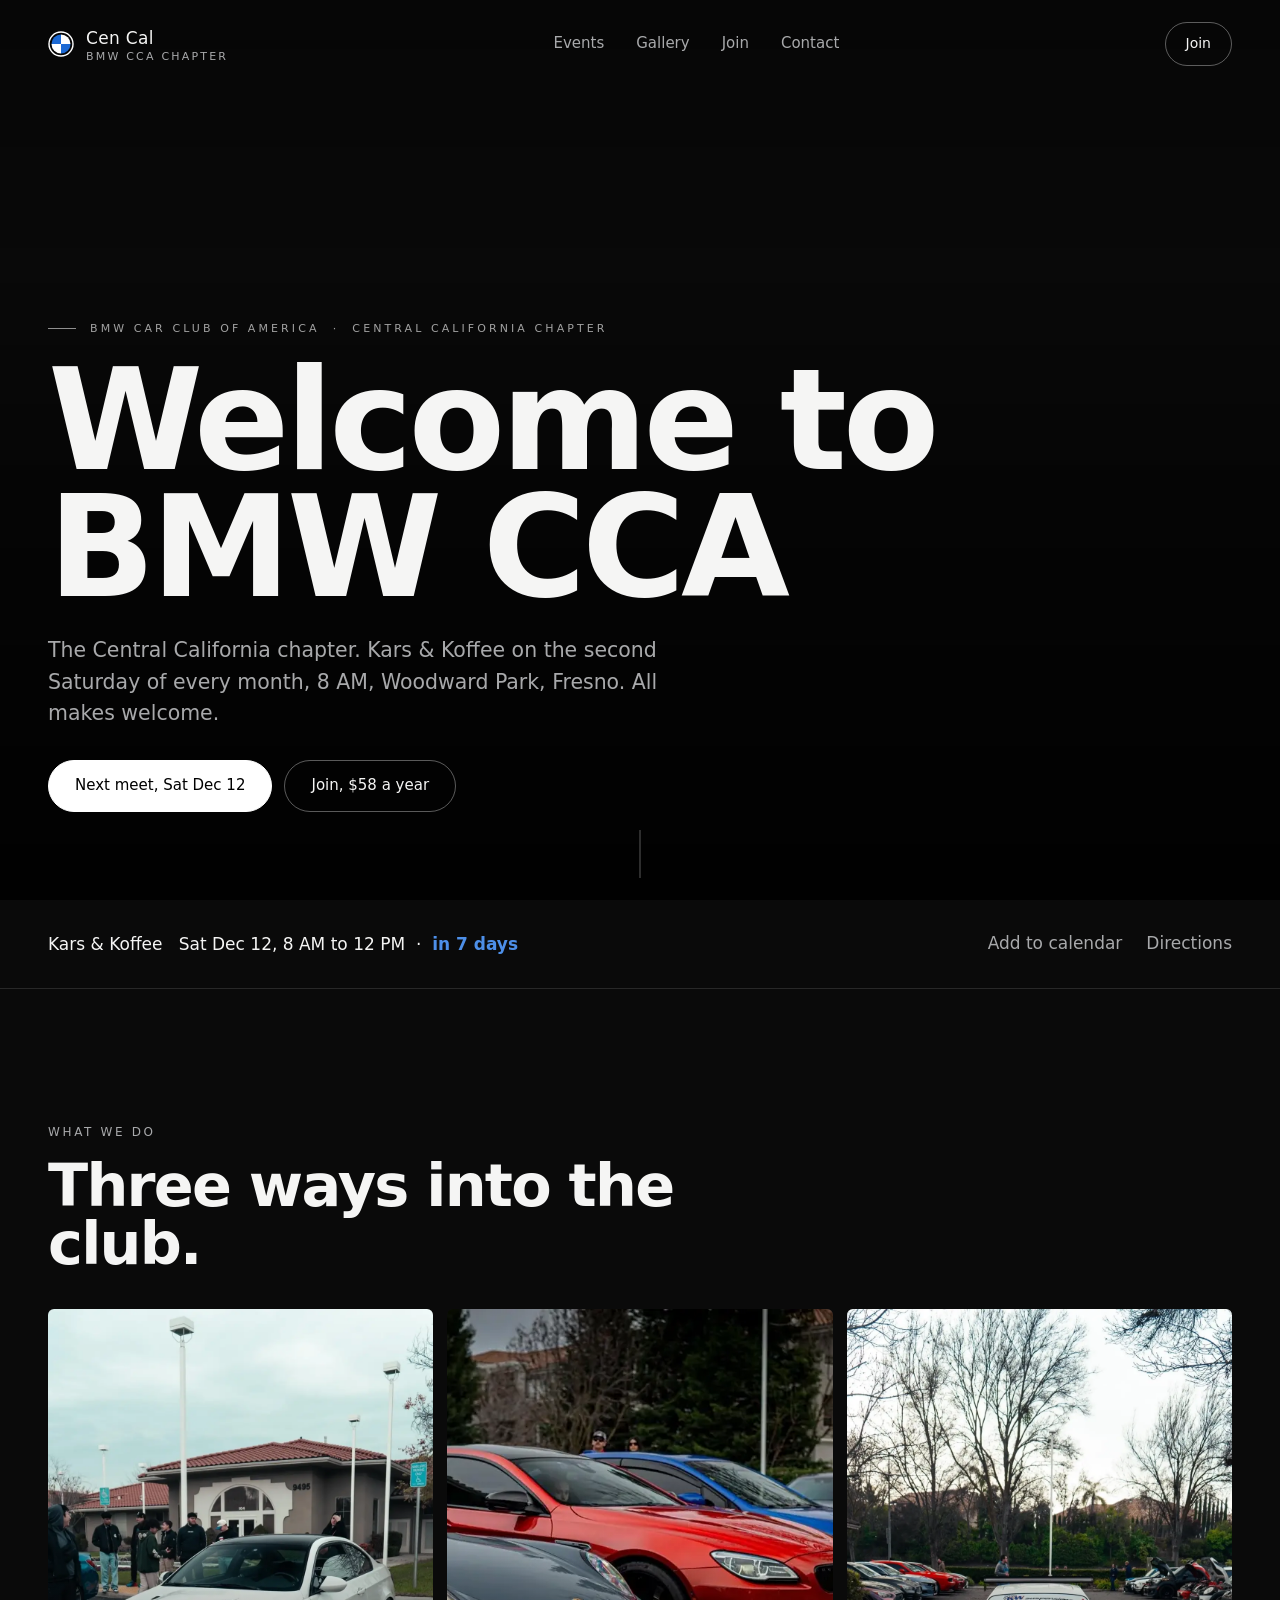
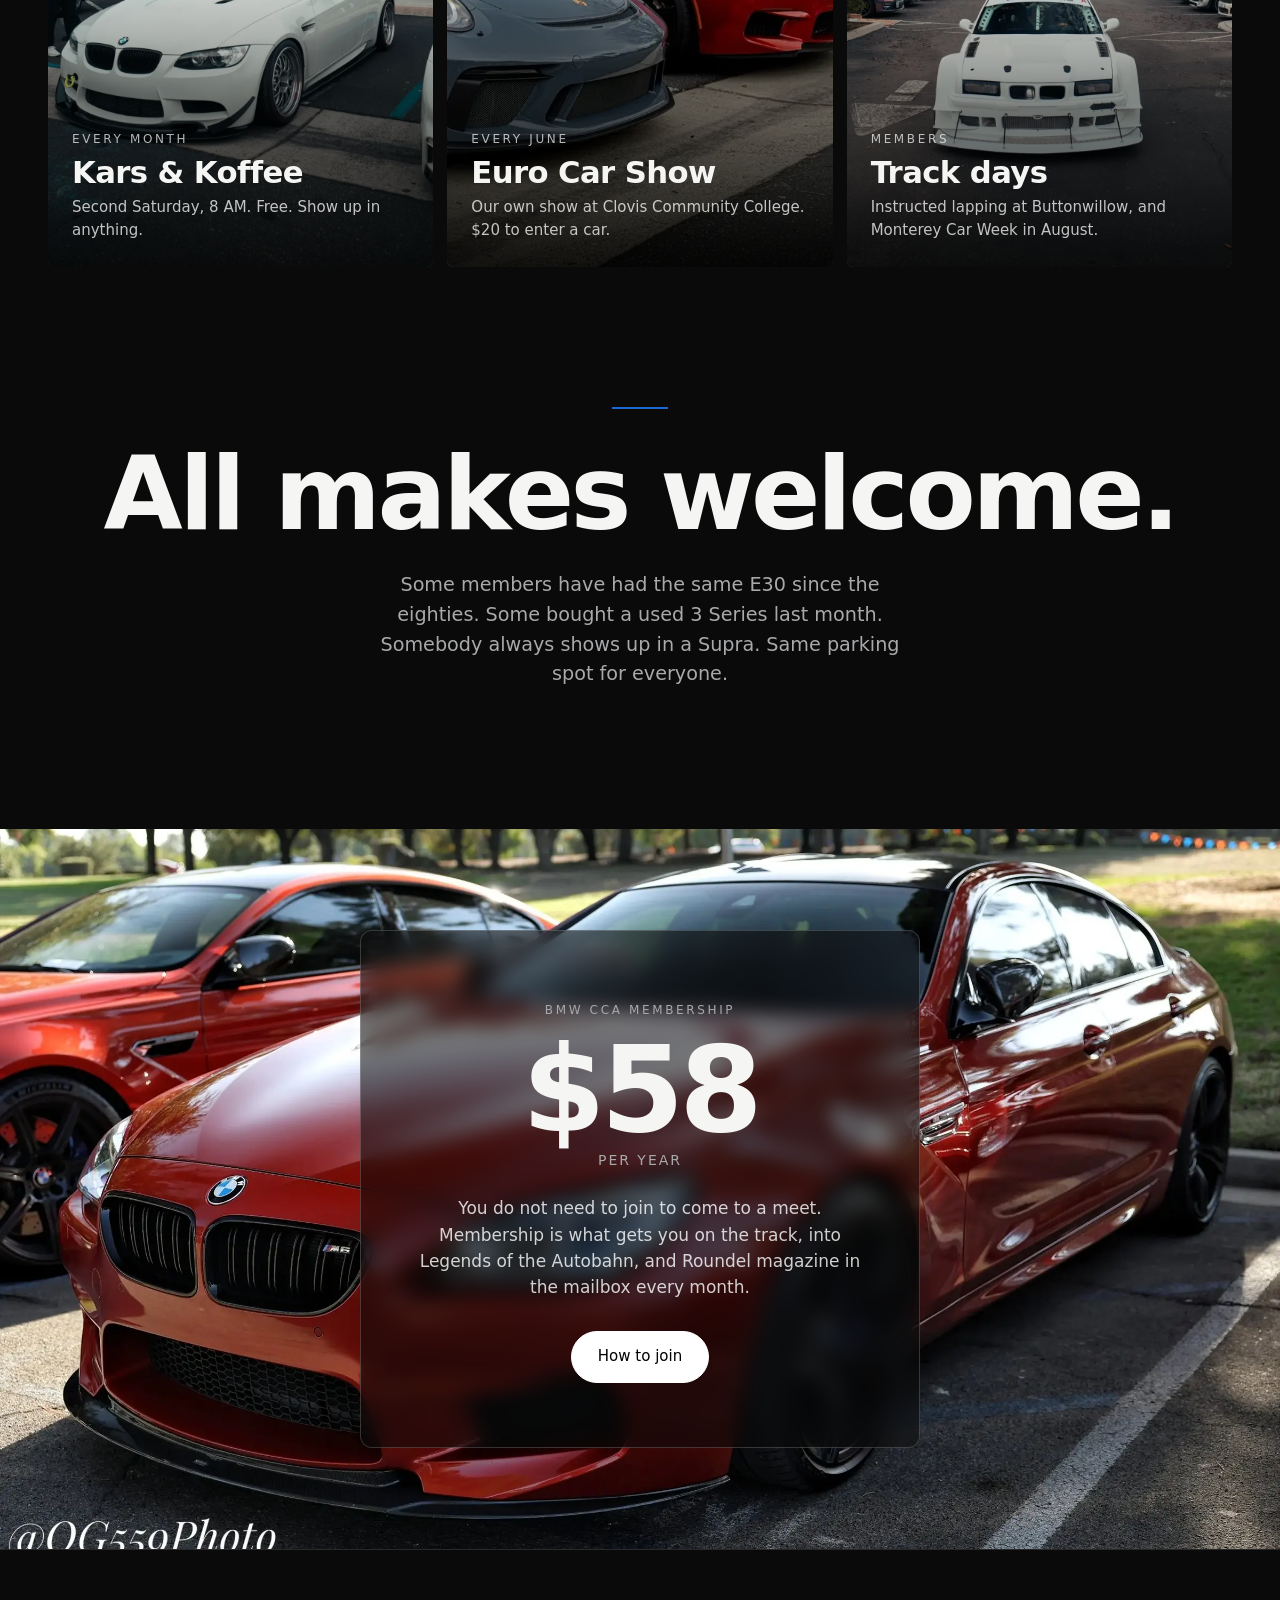
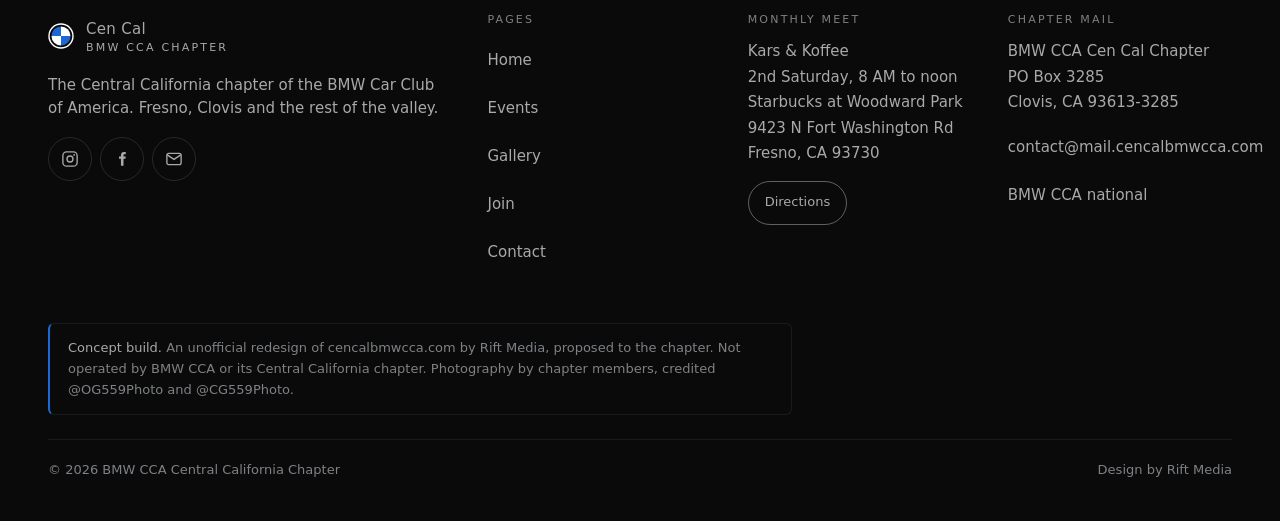
==== commit c638db24: "Ship the full site in the Welcome direction, retire v1 Home, events, gallery, join, contact and 404 " ====
--- a/index.html
+++ b/index.html
@@ -4,482 +4,156 @@
 <meta charset="utf-8">
 <meta name="viewport" content="width=device-width, initial-scale=1">
 <title>BMW CCA Cen Cal Chapter | Fresno and Clovis BMW Car Club</title>
-<meta name="description" content="The Central California chapter of the BMW Car Club of America. Kars and Koffee the second Saturday of every month in Fresno, a Euro car show every June, and track days at Buttonwillow. All makes welcome.">
+<meta name="description" content="The Central California chapter of the BMW Car Club of America. Kars and Koffee the second Saturday of every month at Woodward Park in Fresno. All makes welcome.">
 <link rel="canonical" href="https://www.cencalbmwcca.com/">
-
+<meta name="robots" content="noindex, nofollow">
 <meta property="og:type" content="website">
-<meta property="og:title" content="BMW CCA Cen Cal Chapter | Fresno and Clovis BMW Car Club">
-<meta property="og:description" content="Second Saturday, 8 AM, every month. The Central California chapter of the BMW Car Club of America.">
-<meta property="og:image" content="assets/img/hero-meet-lineup.webp">
-<meta name="twitter:card" content="summary_large_image">
-<meta name="robots" content="noindex, nofollow">
-<meta name="theme-color" content="#090B0E">
-
-<link rel="icon" href="assets/favicon.svg" type="image/svg+xml">
-<link rel="preconnect" href="https://fonts.googleapis.com">
-<link rel="preconnect" href="https://fonts.gstatic.com" crossorigin>
-<link rel="preload" as="image" href="assets/img/hero-meet-lineup.webp">
-<link rel="stylesheet" href="https://fonts.googleapis.com/css2?family=Archivo:wdth,wght@62..125,400..800&family=JetBrains+Mono:wght@400;500&display=swap">
-<link rel="stylesheet" href="styles.css">
-
+<meta property="og:title" content="Welcome to BMW CCA | Central California Chapter">
+<meta property="og:description" content="Second Saturday of every month, 8 AM, Woodward Park, Fresno. All makes welcome.">
+<meta property="og:image" content="/assets/img/hero-b-row-desk.webp">
+<meta name="theme-color" content="#0A0A0A">
+<link rel="icon" href="/assets/favicon.svg" type="image/svg+xml">
+<link rel="preconnect" href="https://api.fontshare.com">
+<link rel="preconnect" href="https://cdn.fontshare.com" crossorigin>
+<link rel="preload" as="image" media="(orientation: landscape)" imagesrcset="/assets/img/hero-b-row-desk-sm.webp 1200w, /assets/img/hero-b-row-desk.webp 1706w" imagesizes="100vw">
+<link rel="preload" as="image" media="(orientation: portrait)" imagesrcset="/assets/img/hero-b-row-mob-sm.webp 810w, /assets/img/hero-b-row-mob.webp 1080w, /assets/img/hero-b-row-mob-lg.webp 1706w" imagesizes="100vw">
+<link rel="stylesheet" href="https://api.fontshare.com/v2/css?f[]=satoshi@400,500,700&f[]=clash-display@700&display=swap">
+<link rel="stylesheet" href="/styles.css">
 <script type="application/ld+json">
-{
-  "@context": "https://schema.org",
-  "@type": "Organization",
-  "name": "BMW CCA Central California Chapter",
-  "alternateName": "Cencal BMW CCA",
-  "url": "https://www.cencalbmwcca.com/",
-  "logo": "assets/img/chapter-logo.png",
-  "description": "The Central California chapter of the BMW Car Club of America, serving Fresno, Clovis and the Central Valley.",
-  "email": "contact@mail.cencalbmwcca.com",
-  "address": {
-    "@type": "PostalAddress",
-    "postOfficeBoxNumber": "PO Box 3285",
-    "addressLocality": "Clovis",
-    "addressRegion": "CA",
-    "postalCode": "93613-3285",
-    "addressCountry": "US"
-  },
-  "areaServed": "Central California",
-  "parentOrganization": {
-    "@type": "Organization",
-    "name": "BMW Car Club of America",
-    "url": "https://www.bmwcca.org/"
-  },
-  "sameAs": [
-    "https://instagram.com/bmwccacencal",
-    "https://m.facebook.com/groups/1497077221077118",
-    "https://www.bmwcca.org/chapter/central-california-chapter"
-  ]
-}
+{"@context":"https://schema.org","@type":"Organization","name":"BMW CCA Central California Chapter","alternateName":"Cencal BMW CCA","url":"https://www.cencalbmwcca.com/","email":"contact@mail.cencalbmwcca.com","address":{"@type":"PostalAddress","postOfficeBoxNumber":"PO Box 3285","addressLocality":"Clovis","addressRegion":"CA","postalCode":"93613-3285","addressCountry":"US"},"areaServed":"Central California","parentOrganization":{"@type":"Organization","name":"BMW Car Club of America","url":"https://www.bmwcca.org/"},"sameAs":["https://instagram.com/bmwccacencal","https://m.facebook.com/groups/1497077221077118","https://www.bmwcca.org/chapter/central-california-chapter"]}
 </script>
 </head>
-
 <body>
 <a class="skip-link" href="#main">Skip to content</a>
 
-<header class="site-header">
-  <div class="tristripe"></div>
-  <div class="wrap-wide header-inner">
-    <a class="brand" href="index.html">
-      <svg class="brand__mark" viewBox="0 0 34 34" role="img" aria-label="Cen Cal chapter mark">
-        <rect width="34" height="34" rx="7" fill="#131820" stroke="#333C4A"/>
-        <path d="M5 21 L11 13 L15 18 L20 10 L29 21 Z" fill="#2B8FE8" opacity="0.9"/>
-        <path d="M5 21 L29 21" stroke="#333C4A" stroke-width="1"/>
-        <path d="M6 24 h22 M6 26.5 h22" stroke="#798494" stroke-width="1" opacity="0.6"/>
-        <rect x="5" y="28.5" width="8" height="2" fill="#2B8FE8"/>
-        <rect x="13" y="28.5" width="8" height="2" fill="#2B3F94"/>
-        <rect x="21" y="28.5" width="8" height="2" fill="#E4002B"/>
-      </svg>
-      <span class="brand__text">
-        <span class="brand__name">Cen Cal</span>
-        <span class="brand__sub">BMW CCA Chapter</span>
-      </span>
-    </a>
-
-    <nav class="nav" aria-label="Main">
-      <a href="index.html" aria-current="page">Home</a>
-      <a href="events.html">Events</a>
-      <a href="gallery.html">Gallery</a>
-      <a href="join.html">Join</a>
-      <a href="contact.html">Contact</a>
-    </nav>
-
-    <a class="btn btn--primary btn--sm header-cta" href="join.html">Join the chapter</a>
-
-    <button class="nav-toggle" type="button" aria-expanded="false"
-            aria-controls="mobile-nav" aria-label="Open menu"><span></span></button>
+<header class="nav" id="nav">
+  <a class="brand" href="/" aria-label="BMW CCA Cen Cal, home">
+    <svg viewBox="0 0 26 26" aria-hidden="true"><circle cx="13" cy="13" r="12" fill="none" stroke="#fff" stroke-width="1.4"/><path d="M13 3.5A9.5 9.5 0 0 1 22.5 13H13z" fill="#fff"/><path d="M13 13H3.5A9.5 9.5 0 0 1 13 3.5z" fill="#1C69D4"/><path d="M13 13v9.5A9.5 9.5 0 0 1 3.5 13z" fill="#fff"/><path d="M13 13h9.5A9.5 9.5 0 0 1 13 22.5z" fill="#1C69D4"/></svg>
+    <span>Cen Cal<small>BMW CCA chapter</small></span>
+  </a>
+  <nav class="links" aria-label="Main">
+    <a href="/events">Events</a><a href="/gallery">Gallery</a><a href="/join">Join</a><a href="/contact">Contact</a>
+  </nav>
+  <div class="nav-right">
+    <a class="pill" href="/join">Join</a>
+    <button class="nav-toggle" type="button" aria-expanded="false" aria-controls="mobile-nav" aria-label="Open menu"><span></span></button>
   </div>
 </header>
-
 <div class="mobile-nav" id="mobile-nav" data-open="false">
-  <a href="index.html">Home</a>
-  <a href="events.html">Events</a>
-  <a href="gallery.html">Gallery</a>
-  <a href="join.html">Join</a>
-  <a href="contact.html">Contact</a>
-  <a class="btn btn--primary" href="join.html">Join the chapter</a>
+  <a href="/">Home</a><a href="/events">Events</a><a href="/gallery">Gallery</a><a href="/join">Join</a><a href="/contact">Contact</a>
+  <a class="pill fill" href="https://www.bmwcca.org/chapter/central-california-chapter" target="_blank" rel="noopener">Join through BMW CCA</a>
 </div>
 
 <main id="main">
 
-  <!-- ============ HERO ============ -->
   <section class="hero">
-    <div class="wrap-wide hero-grid">
-      <div>
-        <p class="eyebrow">BMW Car Club of America / Central California</p>
-        <h1 class="display-xl">Second Saturday.<br><span class="accent">8 AM.</span> Every month.</h1>
-        <p class="lead">
-          We are the Central California chapter of the BMW Car Club of America. Coffee and cars at
-          Woodward Park every month, a European show at Clovis Community College, and track days at
-          Buttonwillow. Bring the BMW, or bring whatever you drove here in. All makes are welcome.
-        </p>
-
-        <div class="next-card" data-next-card hidden>
-          <p class="next-card__label"><span class="live-dot"></span> Next on the calendar</p>
-          <h2 class="next-card__title" data-next-title>Kars &amp; Koffee</h2>
-          <p class="next-card__meta" data-next-meta></p>
-
-          <div class="countdown" role="timer" aria-live="off">
-            <div class="countdown__unit" data-unit="days">
-              <div class="countdown__num">00</div><div class="countdown__lbl">Days</div>
-            </div>
-            <div class="countdown__unit" data-unit="hours">
-              <div class="countdown__num">00</div><div class="countdown__lbl">Hrs</div>
-            </div>
-            <div class="countdown__unit" data-unit="mins">
-              <div class="countdown__num">00</div><div class="countdown__lbl">Min</div>
-            </div>
-            <div class="countdown__unit" data-unit="secs">
-              <div class="countdown__num">00</div><div class="countdown__lbl">Sec</div>
-            </div>
-          </div>
-
-          <div class="btn-row">
-            <a class="btn btn--primary btn--sm" data-next-cal href="events.html">Add to calendar</a>
-            <a class="btn btn--ghost btn--sm" data-next-map href="events.html">Get directions</a>
-          </div>
-        </div>
-
-        <div class="btn-row" style="margin-top:24px">
-          <a class="btn btn--focal" href="join.html">Join the chapter, $58 a year</a>
-          <a class="btn btn--ghost" href="events.html">See every event</a>
-        </div>
+    <picture>
+      <source media="(orientation: portrait)" sizes="100vw" srcset="/assets/img/hero-b-row-mob-sm.webp 810w, /assets/img/hero-b-row-mob.webp 1080w, /assets/img/hero-b-row-mob-lg.webp 1706w">
+      <img src="/assets/img/hero-b-row-desk.webp" sizes="100vw" srcset="/assets/img/hero-b-row-desk-sm.webp 1200w, /assets/img/hero-b-row-desk.webp 1706w" width="1706" height="1066" fetchpriority="high" decoding="async"
+           alt="A row of BMW M3s parked nose out at a Kars and Koffee meet, with a member standing beside them">
+    </picture>
+    <div class="hero-body wrap">
+      <span class="eyebrow eyebrow--rule">BMW Car Club of America &nbsp;·&nbsp; Central California chapter</span>
+      <h1 class="h-xl">Welcome to <br>BMW CCA</h1>
+      <p class="lead">The Central California chapter. Kars &amp; Koffee on the second Saturday of every month, 8 AM, Woodward Park, Fresno. All makes welcome.</p>
+      <div class="ctas">
+        <a class="pill fill lg" href="/events" data-next-btn>Next meet</a>
+        <a class="pill lg" href="/join">Join, $58 a year</a>
       </div>
-
-      <figure class="hero-figure">
-        <img src="assets/img/hero-meet-lineup.webp"
-             srcset="assets/img/hero-meet-lineup-sm.webp 760w, assets/img/hero-meet-lineup.webp 1200w"
-             sizes="(min-width: 1024px) 40vw, 100vw"
-             width="1200" height="1800" fetchpriority="high" decoding="async"
-             alt="A row of BMW M3s parked nose out at a Cen Cal chapter Kars and Koffee meet in Fresno">
-        <figcaption class="hero-credit">Kars &amp; Koffee, Fresno. Photo: @OG559Photo</figcaption>
-      </figure>
     </div>
+    <div class="cue" aria-hidden="true"></div>
   </section>
 
-  <!-- ============ FACTS ============ -->
-  <section class="facts" style="padding-block:0" aria-label="Chapter at a glance">
-    <div class="wrap-wide facts-grid">
-      <div class="fact">
-        <div class="fact__num">2nd <span>SAT</span></div>
-        <div class="fact__lbl">Kars &amp; Koffee, every month, 8 AM</div>
+  <div class="liveline" id="next">
+    <div class="wrap">
+      <span><strong>Kars &amp; Koffee</strong> &nbsp; <span data-next-short>Second Saturday, 8 AM to noon</span> &nbsp;·&nbsp; <span class="n" data-next-days></span></span>
+      <span class="acts">
+        <a data-next-cal href="/events">Add to calendar</a>
+        <a data-next-map href="https://www.google.com/maps/search/?api=1&amp;query=9423%20N%20Fort%20Washington%20Rd%20Fresno%20CA%2093730" target="_blank" rel="noopener">Directions</a>
+      </span>
+    </div>
+  </div>
+
+  <section class="ways" id="ways">
+    <div class="wrap">
+      <div class="sec-head reveal">
+        <span class="eyebrow">What we do</span>
+        <h2 class="h-md">Three ways into the club.</h2>
       </div>
-      <div class="fact">
-        <div class="fact__num"><span>$</span>58</div>
-        <div class="fact__lbl">A year, includes Roundel magazine</div>
-      </div>
-      <div class="fact">
-        <div class="fact__num">All <span>makes</span></div>
-        <div class="fact__lbl">Welcome at the monthly meets</div>
-      </div>
-      <div class="fact">
-        <div class="fact__num"><span>4</span> anchors</div>
-        <div class="fact__lbl">Show, track days, Monterey, toy drive</div>
+      <div class="way-grid grid reveal">
+        <a class="way" href="/events">
+          <img src="/assets/img/event-kars-and-koffee.webp" width="1200" height="800" loading="lazy" alt="Members standing around a white BMW M3 at Kars and Koffee">
+          <div class="t"><span class="eyebrow">Every month</span><h3>Kars &amp; Koffee</h3><p>Second Saturday, 8 AM. Free. Show up in anything.</p></div>
+        </a>
+        <a class="way" href="/events#season">
+          <img src="/assets/img/event-euro-car-show.webp" width="1200" height="800" loading="lazy" alt="A Porsche, a red BMW and a blue coupe at the Euro car show">
+          <div class="t"><span class="eyebrow">Every June</span><h3>Euro Car Show</h3><p>Our own show at Clovis Community College. $20 to enter a car.</p></div>
+        </a>
+        <a class="way" href="/join">
+          <img src="/assets/img/event-track-day.webp" width="1200" height="1500" loading="lazy" alt="A white BMW E36 race car beside other chapter cars">
+          <div class="t"><span class="eyebrow">Members</span><h3>Track days</h3><p>Instructed lapping at Buttonwillow, and Monterey Car Week in August.</p></div>
+        </a>
       </div>
     </div>
   </section>
 
-  <!-- ============ NEXT UP ============ -->
-  <section id="next-up">
-    <div class="wrap">
-      <div class="section-head reveal">
-        <p class="eyebrow">Upcoming</p>
-        <h2 class="display-md">The next three times we get together</h2>
-        <p class="lead">
-          Kars &amp; Koffee runs the <span data-rule-text>second Saturday of every month</span>, so these
-          dates build themselves. Nothing here goes stale.
-        </p>
-      </div>
-
-      <div class="event-list reveal" data-events="3">
-        <div class="empty-state">Loading the calendar.</div>
-      </div>
-
-      <div class="btn-row" style="margin-top:32px">
-        <a class="btn btn--ghost" href="events.html">Full calendar and season anchors</a>
-      </div>
+  <section class="statement">
+    <div class="wrap reveal">
+      <h2>All makes welcome.</h2>
+      <p>Some members have had the same E30 since the eighties. Some bought a used 3 Series last month. Somebody always shows up in a Supra. Same parking spot for everyone.</p>
     </div>
   </section>
 
-  <!-- ============ SEASON ANCHORS ============ -->
-  <section class="band">
+  <section class="band" id="join">
+    <img src="/assets/img/hero-b-m6-desk.webp" width="2400" height="1600" loading="lazy" alt="">
     <div class="wrap">
-      <div class="section-head reveal">
-        <p class="eyebrow">Every season</p>
-        <h2 class="display-md">Four dates the chapter builds the year around</h2>
-        <p class="lead">
-          The monthly meet is the habit. These are the ones people book time off for. Dates are announced
-          each season on Instagram and here.
-        </p>
-      </div>
-      <div class="card-grid card-grid--2 reveal" data-annual></div>
-    </div>
-  </section>
-
-  <!-- ============ HERITAGE BAND ============ -->
-  <section>
-    <div class="wrap band-grid">
-      <div class="reveal">
-        <p class="eyebrow">Who shows up</p>
-        <h2 class="display-md">E30 owners, F80 owners, and the guy in the Supra</h2>
-        <p class="lead">
-          Some members have had the same car since the eighties. Some picked up a used 3 series last
-          month and are still learning what the badge means. Both get the same parking spot.
-        </p>
-        <p class="muted">
-          The BMW gallery is the reason most people find us. The open gallery is the reason they stay.
-          We have had a Lotus Elise, a Triumph TR4, an Evo, a Viper and a Porsche 911 roll into the same
-          Saturday morning, and nobody asked anyone to leave.
-        </p>
-        <div class="btn-row" style="margin-top:24px">
-          <a class="btn btn--ghost" href="gallery.html">See the gallery</a>
-        </div>
-      </div>
-      <figure class="reveal" style="margin:0">
-        <img src="assets/img/heritage-m3-generations.webp" width="1280" height="644" loading="lazy" decoding="async"
-             alt="Six generations of BMW M3, from an E30 to a modern car, lined up nose out at golden hour">
-        <figcaption class="hero-credit">Six generations, one parking lot.</figcaption>
-      </figure>
-    </div>
-  </section>
-
-  <!-- ============ GALLERY PREVIEW ============ -->
-  <section class="band">
-    <div class="wrap">
-      <div class="section-head reveal">
-        <p class="eyebrow">From the meets</p>
-        <h2 class="display-md">Saturday mornings, shot by members</h2>
-      </div>
-      <div class="gallery-grid reveal">
-        <figure class="tile"><img src="assets/img/gal-bmw-01.webp" width="800" height="534" loading="lazy" decoding="async" alt="Black BMW E46 M3 photographed from the rear at a chapter meet"></figure>
-        <figure class="tile"><img src="assets/img/gal-bmw-05.webp" width="800" height="534" loading="lazy" decoding="async" alt="White BMW E46 M3 parked at a Fresno Kars and Koffee morning"></figure>
-        <figure class="tile"><img src="assets/img/gal-bmw-09.webp" width="800" height="534" loading="lazy" decoding="async" alt="Lime green BMW G80 M3 at a Cen Cal chapter gathering"></figure>
-        <figure class="tile"><img src="assets/img/gal-bmw-12.webp" width="800" height="534" loading="lazy" decoding="async" alt="Grey BMW M5 parked in a lot at a chapter meet"></figure>
-        <figure class="tile"><img src="assets/img/gal-open-01.webp" width="800" height="534" loading="lazy" decoding="async" alt="Orange Lotus Elise at a Cen Cal meet, one of the non BMW cars that regularly attends"></figure>
-        <figure class="tile"><img src="assets/img/gal-bmw-14.webp" width="800" height="534" loading="lazy" decoding="async" alt="Classic BMW E30 convertible parked at a December chapter meet"></figure>
-        <figure class="tile"><img src="assets/img/gal-open-08.webp" width="800" height="534" loading="lazy" decoding="async" alt="Blue Toyota Supra at a Cen Cal chapter Kars and Koffee"></figure>
-        <figure class="tile"><img src="assets/img/gal-bmw-18.webp" width="800" height="534" loading="lazy" decoding="async" alt="A long row of BMWs parked front to back at a chapter meet"></figure>
-      </div>
-      <div class="btn-row" style="margin-top:32px">
-        <a class="btn btn--ghost" href="gallery.html">All photos</a>
-      </div>
-    </div>
-  </section>
-
-  <!-- ============ JOIN ============ -->
-  <section id="join">
-    <div class="wrap band-grid">
-      <div class="reveal">
-        <p class="eyebrow">Membership</p>
-        <h2 class="display-md">You do not have to join to show up</h2>
-        <p class="lead">
-          Kars &amp; Koffee is free and open to anyone. Membership is what gets you onto the track at
-          Buttonwillow, into Legends of the Autobahn at Monterey, and a magazine in the mailbox every month.
-        </p>
-        <p class="muted">
-          Membership is handled by BMW CCA national. Pick the Central California chapter during signup and
-          your dues support what happens here in the valley.
-        </p>
-      </div>
-
-      <div class="join-card reveal">
-        <div class="tristripe"></div>
-        <p class="eyebrow">BMW CCA membership</p>
-        <div class="price">
-          <span class="price__amt">$58</span>
-          <span class="price__per">/ year</span>
-        </div>
-        <ul class="check-list">
-          <li>
-            <svg width="16" height="16" viewBox="0 0 16 16" fill="none" aria-hidden="true"><path d="M3 8.5 6 11.5 13 4.5" stroke="currentColor" stroke-width="2" stroke-linecap="round" stroke-linejoin="round"/></svg>
-            Roundel magazine every month
-          </li>
-          <li>
-            <svg width="16" height="16" viewBox="0 0 16 16" fill="none" aria-hidden="true"><path d="M3 8.5 6 11.5 13 4.5" stroke="currentColor" stroke-width="2" stroke-linecap="round" stroke-linejoin="round"/></svg>
-            Track days and driving schools, members only
-          </li>
-          <li>
-            <svg width="16" height="16" viewBox="0 0 16 16" fill="none" aria-hidden="true"><path d="M3 8.5 6 11.5 13 4.5" stroke="currentColor" stroke-width="2" stroke-linecap="round" stroke-linejoin="round"/></svg>
-            Legends of the Autobahn during Monterey Car Week
-          </li>
-          <li>
-            <svg width="16" height="16" viewBox="0 0 16 16" fill="none" aria-hidden="true"><path d="M3 8.5 6 11.5 13 4.5" stroke="currentColor" stroke-width="2" stroke-linecap="round" stroke-linejoin="round"/></svg>
-            Chapter events across the Central Valley
-          </li>
-        </ul>
-        <div class="btn-row">
-          <a class="btn btn--focal" href="join.html">How to join</a>
-          <a class="btn btn--ghost" href="https://www.bmwcca.org/chapter/central-california-chapter" target="_blank" rel="noopener">BMW CCA national</a>
-        </div>
-      </div>
-    </div>
-  </section>
-
-  <!-- ============ OFFICERS ============ -->
-  <section class="band">
-    <div class="wrap">
-      <div class="section-head reveal">
-        <p class="eyebrow">Chapter officers</p>
-        <h2 class="display-md">The people who actually run it</h2>
-        <p class="lead">Volunteers, all of them. Find any of them at a meet and say hello.</p>
-      </div>
-      <div class="officer-grid reveal">
-        <div class="officer"><div class="officer__role">Secretary</div><div class="officer__name">Wallace Mcnair</div></div>
-        <div class="officer"><div class="officer__role">Treasurer</div><div class="officer__name">Terry Eidson</div></div>
-        <div class="officer"><div class="officer__role">Board</div><div class="officer__name">Adrian Garcia</div></div>
-        <div class="officer"><div class="officer__role">Board</div><div class="officer__name">Roger Gong</div></div>
-        <div class="officer"><div class="officer__role">Board</div><div class="officer__name">Andrew Mercado</div></div>
-        <div class="officer"><div class="officer__role">Board</div><div class="officer__name">Wayne Wundram</div></div>
-        <div class="officer"><div class="officer__role">Board</div><div class="officer__name">Eddy Funahashi</div></div>
-        <div class="officer"><div class="officer__role">Board</div><div class="officer__name">Dana Bentley</div></div>
-        <div class="officer"><div class="officer__role">Board</div><div class="officer__name">Chuck Lau</div></div>
-      </div>
-    </div>
-  </section>
-
-  <!-- ============ FAQ ============ -->
-  <section>
-    <div class="wrap">
-      <div class="section-head reveal">
-        <p class="eyebrow">Before you come</p>
-        <h2 class="display-md">The questions we get every month</h2>
-      </div>
-      <div class="faq reveal">
-        <details>
-          <summary>Do I need a BMW to come to Kars &amp; Koffee?</summary>
-          <div class="faq__a"><p>No. All makes are welcome at the monthly meet. Plenty of regulars drive something else entirely, and that has never been a problem.</p></div>
-        </details>
-        <details>
-          <summary>Do I need to be a BMW CCA member?</summary>
-          <div class="faq__a"><p>Not for Kars &amp; Koffee or the other casual meets. Membership is required for the driving school at Buttonwillow and for Legends of the Autobahn, because those are run under BMW CCA insurance.</p></div>
-        </details>
-        <details>
-          <summary>Where exactly is the monthly meet?</summary>
-          <div class="faq__a"><p>The Starbucks at 9423 N Fort Washington Rd, Fresno, across from Woodward Park. Second Saturday, 8 AM to noon. People start rolling in a little before eight and it thins out around eleven.</p></div>
-        </details>
-        <details>
-          <summary>Is there a cost?</summary>
-          <div class="faq__a"><p>Kars &amp; Koffee is free. The Euro Car Show at Clovis Community College has a $20 entry if you are showing a car. Track days and Monterey are priced per event.</p></div>
-        </details>
-        <details>
-          <summary>How do I buy a chapter shirt?</summary>
-          <div class="faq__a"><p>Cen Cal chapter tees are $25 in S through XL and $30 in XXL. Ask at any Kars &amp; Koffee, or message the chapter on Instagram.</p></div>
-        </details>
-        <details>
-          <summary>I am new to the area. Is it worth showing up alone?</summary>
-          <div class="faq__a"><p>Yes. Park, get a coffee, and walk the row. Asking somebody about their car is the entire social protocol here.</p></div>
-        </details>
-      </div>
-    </div>
-  </section>
-
-  <!-- ============ CTA ============ -->
-  <section class="cta">
-    <div class="wrap">
-      <p class="eyebrow">Next Saturday</p>
-      <h2 class="display-lg">Come find the row of BMWs</h2>
-      <p class="lead center">
-        No sign up, no ticket, no obligation. Show up at eight, get a coffee, stay as long as you want.
-      </p>
-      <div class="btn-row">
-        <a class="btn btn--focal" href="events.html">See the next meet</a>
-        <a class="btn btn--ghost" href="join.html">Join the chapter</a>
+      <div class="glass reveal">
+        <span class="eyebrow">BMW CCA membership</span>
+        <div class="price">$58</div>
+        <div class="per">per year</div>
+        <p>You do not need to join to come to a meet. Membership is what gets you on the track, into Legends of the Autobahn, and Roundel magazine in the mailbox every month.</p>
+        <a class="pill fill lg" href="/join">How to join</a>
       </div>
     </div>
   </section>
 
 </main>
 
-<footer class="site-footer">
-  <div class="rows-rule"></div>
-  <div class="wrap-wide">
-    <div class="footer-grid">
-      <div class="footer-col">
-        <a class="brand" href="index.html" style="margin-bottom:16px">
-          <svg class="brand__mark" viewBox="0 0 34 34" role="img" aria-label="Cen Cal chapter mark">
-            <rect width="34" height="34" rx="7" fill="#131820" stroke="#333C4A"/>
-            <path d="M5 21 L11 13 L15 18 L20 10 L29 21 Z" fill="#2B8FE8" opacity="0.9"/>
-            <path d="M6 24 h22 M6 26.5 h22" stroke="#798494" stroke-width="1" opacity="0.6"/>
-            <rect x="5" y="28.5" width="8" height="2" fill="#2B8FE8"/>
-            <rect x="13" y="28.5" width="8" height="2" fill="#2B3F94"/>
-            <rect x="21" y="28.5" width="8" height="2" fill="#E4002B"/>
-          </svg>
-          <span class="brand__text">
-            <span class="brand__name">Cen Cal</span>
-            <span class="brand__sub">BMW CCA Chapter</span>
-          </span>
-        </a>
-        <p class="muted" style="font-size:0.9375rem">
-          The Central California chapter of the BMW Car Club of America. Fresno, Clovis and the
-          rest of the valley.
-        </p>
-        <div class="social-row">
-          <a href="https://instagram.com/bmwccacencal" target="_blank" rel="noopener" aria-label="Chapter Instagram">
-            <svg width="18" height="18" viewBox="0 0 24 24" fill="none" stroke="currentColor" stroke-width="1.8" aria-hidden="true"><rect x="2.5" y="2.5" width="19" height="19" rx="5"/><circle cx="12" cy="12" r="4"/><circle cx="17.5" cy="6.5" r="1.2" fill="currentColor" stroke="none"/></svg>
-          </a>
-          <a href="https://m.facebook.com/groups/1497077221077118" target="_blank" rel="noopener" aria-label="Chapter Facebook group">
-            <svg width="18" height="18" viewBox="0 0 24 24" fill="currentColor" aria-hidden="true"><path d="M14 8.5V6.8c0-.8.2-1.2 1.4-1.2H17V2.6c-.3 0-1.3-.1-2.4-.1-2.4 0-4 1.5-4 4.2v1.8H8v3h2.6V21H14v-9.5h2.6l.4-3H14z"/></svg>
-          </a>
-          <a href="mailto:contact@mail.cencalbmwcca.com" aria-label="Email the chapter">
-            <svg width="18" height="18" viewBox="0 0 24 24" fill="none" stroke="currentColor" stroke-width="1.8" aria-hidden="true"><rect x="2.5" y="4.5" width="19" height="15" rx="2.5"/><path d="M3 6.5l9 6 9-6"/></svg>
-          </a>
-        </div>
-      </div>
-
-      <div class="footer-col">
-        <h2>Pages</h2>
-        <ul>
-          <li><a href="index.html">Home</a></li>
-          <li><a href="events.html">Events</a></li>
-          <li><a href="gallery.html">Gallery</a></li>
-          <li><a href="join.html">Join</a></li>
-          <li><a href="contact.html">Contact</a></li>
-        </ul>
-      </div>
-
-      <div class="footer-col">
-        <h2>Monthly meet</h2>
-        <address>
-          Kars &amp; Koffee<br>
-          2nd Saturday, 8 AM to noon<br>
-          Starbucks at Woodward Park<br>
-          9423 N Fort Washington Rd<br>
-          Fresno, CA 93730
-        </address>
-        <a class="btn btn--ghost btn--sm" style="margin-top:12px"
-           href="https://www.google.com/maps/search/?api=1&amp;query=9423%20N%20Fort%20Washington%20Rd%20Fresno%20CA%2093730"
-           target="_blank" rel="noopener">Directions</a>
-      </div>
-
-      <div class="footer-col">
-        <h2>Chapter mail</h2>
-        <address>
-          BMW CCA Cen Cal Chapter<br>
-          PO Box 3285<br>
-          Clovis, CA 93613-3285<br>
-          United States
-        </address>
-        <ul style="margin-top:12px">
-          <li><a href="mailto:contact@mail.cencalbmwcca.com">contact@mail.cencalbmwcca.com</a></li>
-          <li><a href="https://www.bmwcca.org/chapter/central-california-chapter" target="_blank" rel="noopener">BMW CCA national</a></li>
-        </ul>
+<footer class="footer" id="footer">
+  <div class="wrap footer-grid grid">
+    <div>
+      <a class="brand" href="/" aria-label="BMW CCA Cen Cal, home">
+        <svg viewBox="0 0 26 26" aria-hidden="true"><circle cx="13" cy="13" r="12" fill="none" stroke="#fff" stroke-width="1.4"/><path d="M13 3.5A9.5 9.5 0 0 1 22.5 13H13z" fill="#fff"/><path d="M13 13H3.5A9.5 9.5 0 0 1 13 3.5z" fill="#1C69D4"/><path d="M13 13v9.5A9.5 9.5 0 0 1 3.5 13z" fill="#fff"/><path d="M13 13h9.5A9.5 9.5 0 0 1 13 22.5z" fill="#1C69D4"/></svg>
+        <span>Cen Cal<small>BMW CCA chapter</small></span>
+      </a>
+      <p>The Central California chapter of the BMW Car Club of America. Fresno, Clovis and the rest of the valley.</p>
+      <div class="social">
+        <a href="https://instagram.com/bmwccacencal" target="_blank" rel="noopener" aria-label="Chapter Instagram"><svg width="18" height="18" viewBox="0 0 24 24" fill="none" stroke="currentColor" stroke-width="1.8" aria-hidden="true"><rect x="2.5" y="2.5" width="19" height="19" rx="5"/><circle cx="12" cy="12" r="4"/><circle cx="17.5" cy="6.5" r="1.2" fill="currentColor" stroke="none"/></svg></a>
+        <a href="https://m.facebook.com/groups/1497077221077118" target="_blank" rel="noopener" aria-label="Chapter Facebook group"><svg width="18" height="18" viewBox="0 0 24 24" fill="currentColor" aria-hidden="true"><path d="M14 8.5V6.8c0-.8.2-1.2 1.4-1.2H17V2.6c-.3 0-1.3-.1-2.4-.1-2.4 0-4 1.5-4 4.2v1.8H8v3h2.6V21H14v-9.5h2.6l.4-3H14z"/></svg></a>
+        <a href="mailto:contact@mail.cencalbmwcca.com" aria-label="Email the chapter"><svg width="18" height="18" viewBox="0 0 24 24" fill="none" stroke="currentColor" stroke-width="1.8" aria-hidden="true"><rect x="2.5" y="4.5" width="19" height="15" rx="2.5"/><path d="M3 6.5l9 6 9-6"/></svg></a>
       </div>
     </div>
-
-    <p class="spec-note">
-      <strong>Concept build.</strong> This is an unofficial redesign of cencalbmwcca.com produced by
-      Rift Media as a proposal for the chapter. It is not operated by BMW CCA or its Central California
-      chapter. Photography by chapter members, credited @OG559Photo and @CG559Photo.
-    </p>
-
-    <div class="footer-bottom">
-      <span>&copy; <span data-year>2026</span> BMW CCA Central California Chapter</span>
-      <span>Design concept by <a href="https://riftmedia.cc" target="_blank" rel="noopener">Rift Media</a></span>
+    <div>
+      <h2 class="footer-h">Pages</h2>
+      <ul><li><a href="/">Home</a></li><li><a href="/events">Events</a></li><li><a href="/gallery">Gallery</a></li><li><a href="/join">Join</a></li><li><a href="/contact">Contact</a></li></ul>
     </div>
+    <div>
+      <h2 class="footer-h">Monthly meet</h2>
+      <address>Kars &amp; Koffee<br>2nd Saturday, 8 AM to noon<br>Starbucks at Woodward Park<br>9423 N Fort Washington Rd<br>Fresno, CA 93730</address>
+      <a class="pill sm" style="margin-top:14px" href="https://www.google.com/maps/search/?api=1&amp;query=9423%20N%20Fort%20Washington%20Rd%20Fresno%20CA%2093730" target="_blank" rel="noopener">Directions</a>
+    </div>
+    <div>
+      <h2 class="footer-h">Chapter mail</h2>
+      <address>BMW CCA Cen Cal Chapter<br>PO Box 3285<br>Clovis, CA 93613-3285</address>
+      <ul style="margin-top:10px"><li><a href="mailto:contact@mail.cencalbmwcca.com">contact@mail.cencalbmwcca.com</a></li><li><a href="https://www.bmwcca.org/chapter/central-california-chapter" target="_blank" rel="noopener">BMW CCA national</a></li></ul>
+    </div>
+  </div>
+  <div class="wrap">
+    <p class="spec-note"><strong>Concept build.</strong> An unofficial redesign of cencalbmwcca.com by Rift Media, proposed to the chapter. Not operated by BMW CCA or its Central California chapter. Photography by chapter members, credited @OG559Photo and @CG559Photo.</p>
+    <div class="footer-bottom"><span>&copy; <span data-year>2026</span> BMW CCA Central California Chapter</span><span>Design by <a href="https://riftmedia.cc" target="_blank" rel="noopener">Rift Media</a></span></div>
   </div>
 </footer>
 
-<script src="main.js" defer></script>
+<script src="/main.js" defer></script>
 </body>
 </html>
--- a/styles.css
+++ b/styles.css
@@ -1,697 +1,325 @@
 /* ============================================================
    BMW CCA Central California Chapter
-   Design system: "Valley & Sierra"
-   Motif source: the chapter's own logo (Sierra ridgeline,
-   valley crop rows, blue river arc) + BMW M tri-stripe.
+   Design: "Welcome" direction. Dark, photo-led, one accent.
+   Type: Clash Display 700 for headlines, Satoshi for everything else.
    Built by Rift Media.
    ============================================================ */
 
-/* ---------- 1. Tokens ---------- */
+/* ---------- tokens ---------- */
 :root {
-  /* surface ramp */
-  --asphalt-900: #090B0E;
-  --asphalt-850: #0E1116;
-  --asphalt-800: #131820;
-  --asphalt-700: #1A2029;
-  --asphalt-600: #222A35;
-
-  /* lines */
-  --line: #232A35;
-  --line-strong: #333C4A;
-
-  /* text */
-  --text:   #F3F5F8;
-  --text-2: #A2ACBA;
-  --text-3: #798494;
-
-  /* accents (3 max per Pillar 3) */
-  --blue:      #2B8FE8;   /* chapter blue, text + keylines */
-  --blue-deep: #1A6DBF;   /* filled buttons, white text passes AA */
-  --m-navy:    #2B3F94;   /* tri-stripe only */
-  --m-red:     #E4002B;   /* tri-stripe + one focal CTA */
-
-  /* spacing, 8pt grid */
-  --s-2xs: 4px;  --s-xs: 8px;   --s-sm: 12px;  --s-md: 16px;
-  --s-lg: 24px;  --s-xl: 32px;  --s-2xl: 48px; --s-3xl: 64px;
-  --s-4xl: 96px; --s-5xl: 128px;
-
-  /* radii */
-  --r-sm: 4px; --r-md: 8px; --r-lg: 14px; --r-xl: 20px;
-
-  /* motion */
-  --t-fast: 200ms; --t-base: 300ms; --t-slow: 500ms;
-  --ease-out: cubic-bezier(0.16, 1, 0.3, 1);
-
-  /* layout */
-  --wrap: 1200px;
-  --wrap-wide: 1440px;
-  --header-h: 64px;
-
-  /* type */
-  --font: Archivo, system-ui, -apple-system, "Segoe UI", sans-serif;
-  --mono: "JetBrains Mono", ui-monospace, Menlo, monospace;
-}
-
-/* ---------- 2. Reset ---------- */
+  --bg: #0A0A0A; --bg-2: #111214; --bg-3: #181A1E;
+  --ink: #F5F5F4; --ink-2: #A8A9AB; --ink-3: #7E8185;
+  --line: rgba(255,255,255,.12); --line-2: rgba(255,255,255,.07);
+  --blue: #1C69D4;        /* fills: white text on it passes AA */
+  --blue-text: #4D8FE8;   /* text on dark: 6:1 */
+  --font: Satoshi, system-ui, -apple-system, "Segoe UI", sans-serif;
+  --display: "Clash Display", Satoshi, system-ui, sans-serif;
+  --wrap: 1400px;
+  --ease: cubic-bezier(.16,1,.3,1);
+}
+
+/* ---------- reset ---------- */
 *, *::before, *::after { box-sizing: border-box; }
 html { -webkit-text-size-adjust: 100%; scroll-behavior: smooth; }
 @media (prefers-reduced-motion: reduce) { html { scroll-behavior: auto; } }
-
 body {
-  margin: 0;
-  background: var(--asphalt-900);
-  color: var(--text);
-  font-family: var(--font);
-  font-variation-settings: "wdth" 100, "wght" 400;
-  font-size: 16px;
-  line-height: 1.65;
-  -webkit-font-smoothing: antialiased;
-  overflow-x: hidden;
-}
-
-img, svg, video { display: block; max-width: 100%; height: auto; }
+  margin: 0; background: var(--bg); color: var(--ink);
+  font-family: var(--font); font-size: 17px; line-height: 1.55;
+  -webkit-font-smoothing: antialiased; overflow-x: hidden;
+}
+img, svg { display: block; max-width: 100%; height: auto; }
+a { color: inherit; text-decoration: none; }
 button, input, textarea, select { font: inherit; color: inherit; }
-a { color: var(--blue); text-decoration: none; }
-a:hover { text-decoration: underline; }
-
-:focus-visible {
-  outline: 2px solid var(--blue);
-  outline-offset: 3px;
-  border-radius: var(--r-sm);
-}
-
-.skip-link {
-  position: absolute; left: var(--s-md); top: -80px;
-  z-index: 200; padding: var(--s-sm) var(--s-md);
-  background: var(--blue-deep); color: #fff; border-radius: var(--r-md);
-  font-weight: 600; transition: top var(--t-fast) var(--ease-out);
-}
-.skip-link:focus { top: var(--s-md); text-decoration: none; }
-
-/* ---------- 3. Typography ---------- */
-h1, h2, h3, h4, h5 { margin: 0; font-weight: 700; line-height: 1.12; }
-
-.display-xl {
-  font-size: clamp(3.5rem, 9vw, 4.5rem);
-  font-variation-settings: "wdth" 112, "wght" 800;
-  letter-spacing: -0.02em; line-height: 0.98; text-transform: uppercase;
-}
-/* Narrow phones: condense the width axis instead of dropping below 56px,
-   so a long word like SATURDAY still fits a 320px screen. */
-@media (max-width: 480px) {
-  .display-xl {
-    font-size: clamp(3rem, 14.5vw, 3.5rem);
-    font-variation-settings: "wdth" 96, "wght" 800;
-  }
-  .display-lg { font-variation-settings: "wdth" 98, "wght" 800; }
-}
-.display-lg {
-  font-size: clamp(2.25rem, 6vw, 3.5rem);
-  font-variation-settings: "wdth" 110, "wght" 800;
-  letter-spacing: -0.015em; line-height: 1.04; text-transform: uppercase;
-}
-.display-md {
-  font-size: clamp(1.75rem, 4vw, 2.75rem);
-  font-variation-settings: "wdth" 108, "wght" 700;
-  letter-spacing: -0.01em; line-height: 1.1;
-}
-.h4 { font-size: 1.5rem; font-variation-settings: "wdth" 104, "wght" 700; letter-spacing: -0.005em; }
-.h5 { font-size: 1.25rem; font-variation-settings: "wdth" 102, "wght" 700; }
-
-.eyebrow {
-  font-family: var(--mono);
-  font-size: 0.75rem; font-weight: 500;
-  letter-spacing: 0.16em; text-transform: uppercase;
-  color: var(--blue); margin: 0 0 var(--s-md);
-  display: flex; align-items: center; gap: var(--s-sm);
-}
-.eyebrow::before {
-  content: ""; width: 24px; height: 2px; flex: none;
-  background: linear-gradient(90deg, var(--blue) 0 33%, var(--m-navy) 33% 66%, var(--m-red) 66%);
-}
-
-.lead { font-size: 1.125rem; line-height: 1.6; color: var(--text-2); max-width: 62ch; }
-p { margin: 0 0 var(--s-md); max-width: 68ch; }
-.muted { color: var(--text-2); }
-.mono { font-family: var(--mono); font-size: 0.8125rem; letter-spacing: 0.04em; }
-
-/* ---------- 4. Layout ---------- */
-.wrap { width: 100%; max-width: var(--wrap); margin-inline: auto; padding-inline: var(--s-md); }
-.wrap-wide { width: 100%; max-width: var(--wrap-wide); margin-inline: auto; padding-inline: var(--s-md); }
-@media (min-width: 768px) { .wrap, .wrap-wide { padding-inline: var(--s-lg); } }
-@media (min-width: 1024px) { .wrap, .wrap-wide { padding-inline: var(--s-2xl); } }
-
-section { padding-block: var(--s-3xl); }
-@media (min-width: 768px)  { section { padding-block: var(--s-4xl); } }
-@media (min-width: 1280px) { section { padding-block: var(--s-5xl); } }
-
-.section-head { margin-bottom: var(--s-2xl); }
-.section-head .display-md { max-width: 20ch; }
-.section-head p { margin-top: var(--s-md); }
-
-/* the chapter-logo crop-row motif, used as a section edge */
-.rows-rule {
-  height: 10px; width: 100%;
-  background-image: repeating-linear-gradient(115deg, var(--line-strong) 0 1px, transparent 1px 9px);
-  opacity: 0.85;
-}
-
-.tristripe {
-  height: 3px; width: 100%;
-  background: linear-gradient(90deg, var(--blue) 0 33.33%, var(--m-navy) 33.33% 66.66%, var(--m-red) 66.66%);
-}
-
-/* ---------- 5. Buttons ---------- */
-.btn {
-  display: inline-flex; align-items: center; justify-content: center;
-  gap: var(--s-xs);
-  min-height: 48px; padding: var(--s-sm) var(--s-lg);
-  border: 1px solid transparent; border-radius: var(--r-md);
-  font-size: 0.9375rem; font-variation-settings: "wdth" 104, "wght" 700;
-  letter-spacing: 0.01em; text-decoration: none; cursor: pointer;
-  transition: background var(--t-fast) var(--ease-out),
-              border-color var(--t-fast) var(--ease-out),
-              transform 100ms var(--ease-out);
-}
-.btn:hover { text-decoration: none; }
-.btn:active { transform: translateY(1px); }
-
-.btn--primary { background: var(--blue-deep); color: #fff; }
-.btn--primary:hover { background: #1f7ed6; }
-
-.btn--focal { background: var(--m-red); color: #fff; }
-.btn--focal:hover { background: #ff0a36; }
-
-.btn--ghost { background: transparent; color: var(--text); border-color: var(--line-strong); }
-.btn--ghost:hover { border-color: var(--blue); background: rgba(43,143,232,0.08); }
-
-.btn--sm { min-height: 44px; padding: var(--s-xs) var(--s-md); font-size: 0.875rem; }
-.btn-row { display: flex; flex-wrap: wrap; gap: var(--s-sm); }
-@media (max-width: 600px) {
-  .btn-row { flex-direction: column; align-items: stretch; }
-  .btn-row .btn { width: 100%; }
-}
-
-/* ---------- 6. Header ---------- */
-.site-header {
-  position: sticky; top: 0; z-index: 100;
-  background: rgba(9,11,14,0.82);
-  backdrop-filter: blur(14px); -webkit-backdrop-filter: blur(14px);
-  border-bottom: 1px solid var(--line);
-}
-.header-inner {
+:focus-visible { outline: 2px solid #fff; outline-offset: 3px; border-radius: 4px; }
+h1, h2, h3 { margin: 0; font-family: var(--display); font-weight: 700; letter-spacing: -0.03em; line-height: 1; }
+h3 { font-family: var(--font); font-weight: 500; letter-spacing: -0.02em; line-height: 1.1; }
+p { margin: 0 0 16px; max-width: 60ch; }
+.wrap { max-width: var(--wrap); margin-inline: auto; padding-inline: 20px; }
+@media (min-width: 900px) { .wrap { padding-inline: 48px; } }
+.grid > * { min-width: 0; }
+.muted { color: var(--ink-2); }
+.small { font-size: 15px; }
+.visually-hidden { position: absolute; width: 1px; height: 1px; padding: 0; margin: -1px; overflow: hidden; clip: rect(0 0 0 0); white-space: nowrap; border: 0; }
+
+.skip-link { position: absolute; left: 16px; top: -80px; z-index: 200; padding: 12px 16px; background: #fff; color: #000; border-radius: 999px; font-weight: 500; transition: top .2s; }
+.skip-link:focus { top: 16px; }
+
+/* ---------- type ---------- */
+.eyebrow { font-size: 12px; letter-spacing: .22em; text-transform: uppercase; color: var(--ink-2); font-weight: 500; }
+.eyebrow--rule { display: inline-flex; align-items: center; gap: 14px; font-size: 11px; letter-spacing: .28em; color: rgba(255,255,255,.62); }
+.eyebrow--rule::before { content: ""; width: 28px; height: 1px; background: rgba(255,255,255,.55); flex: none; }
+.h-xl { font-size: clamp(58px, 11vw, 156px); line-height: .9; max-width: 10ch; }
+.h-lg { font-size: clamp(44px, 7.5vw, 104px); line-height: .92; max-width: 12ch; }
+.h-md { font-size: clamp(34px, 4.6vw, 60px); line-height: .98; max-width: 16ch; }
+.h-sm { font-size: clamp(26px, 2.6vw, 34px); line-height: 1.05; }
+.lead { font-size: clamp(17px, 1.6vw, 21px); color: var(--ink-2); max-width: 46ch; }
+.sec-head { margin-bottom: 36px; }
+.sec-head h2 { margin-top: 14px; }
+.sec-head .lead { margin-top: 18px; }
+section { padding: 96px 0 0; }
+@media (min-width: 900px) { section { padding-top: 128px; } }
+
+/* ---------- buttons ---------- */
+.pill {
+  display: inline-flex; align-items: center; justify-content: center; gap: 8px;
+  min-height: 44px; padding: 0 20px; border-radius: 999px;
+  border: 1px solid rgba(255,255,255,.35); font-size: 14px; font-weight: 500;
+  transition: background .2s, color .2s, border-color .2s;
+}
+.pill:hover { background: #fff; color: #000; border-color: #fff; }
+.pill.fill { background: #fff; color: #000; border-color: #fff; }
+.pill.fill:hover { background: var(--blue); color: #fff; border-color: var(--blue); }
+.pill.lg { min-height: 52px; padding: 0 26px; font-size: 15px; }
+.pill.sm { min-height: 44px; padding: 0 16px; font-size: 13px; }
+.ctas { display: flex; gap: 12px; flex-wrap: wrap; }
+@media (max-width: 600px) { .ctas { flex-direction: column; } .ctas .pill { width: 100%; min-height: 52px; } }
+
+/* ---------- nav ---------- */
+.nav {
+  position: fixed; inset: 0 0 auto 0; z-index: 50;
   display: flex; align-items: center; justify-content: space-between;
-  gap: var(--s-md); min-height: var(--header-h);
-}
-
-.brand { display: flex; align-items: center; gap: var(--s-sm); color: var(--text); min-height: 44px; }
-.brand:hover { text-decoration: none; }
-.brand__mark { width: 34px; height: 34px; flex: none; }
-.brand__text { display: flex; flex-direction: column; line-height: 1.05; }
-.brand__name {
-  font-size: 0.9375rem; font-variation-settings: "wdth" 108, "wght" 800;
-  letter-spacing: 0.02em; text-transform: uppercase;
-}
-.brand__sub {
-  font-family: var(--mono); font-size: 0.625rem; color: var(--text-3);
-  letter-spacing: 0.12em; text-transform: uppercase;
-}
-
-.nav { display: none; }
-@media (min-width: 900px) {
-  .nav { display: flex; align-items: center; gap: var(--s-lg); }
-  .nav a {
-    display: inline-flex; align-items: center; min-height: 44px;
-    color: var(--text-2); font-size: 0.9375rem; font-weight: 500;
-    padding: var(--s-xs) 0; position: relative; transition: color var(--t-fast);
-  }
-  .nav a:hover { color: var(--text); text-decoration: none; }
-  .nav a::after {
-    content: ""; position: absolute; left: 0; right: 0; bottom: -2px; height: 2px;
-    background: var(--blue); transform: scaleX(0); transform-origin: left;
-    transition: transform var(--t-fast) var(--ease-out);
-  }
-  .nav a:hover::after, .nav a[aria-current="page"]::after { transform: scaleX(1); }
-  .nav a[aria-current="page"] { color: var(--text); }
-}
-.header-cta { display: none; }
-@media (min-width: 900px) { .header-cta { display: inline-flex; } }
-
+  padding: 18px 20px; transition: background .3s, backdrop-filter .3s;
+}
+@media (min-width: 900px) { .nav { padding: 22px 48px; } }
+.nav.solid { background: rgba(10,10,10,.8); backdrop-filter: blur(12px); -webkit-backdrop-filter: blur(12px); border-bottom: 1px solid var(--line); }
+.brand { display: flex; align-items: center; gap: 12px; min-height: 44px; font-weight: 500; letter-spacing: .02em; }
+.brand svg { width: 26px; height: 26px; }
+.brand small { display: block; font-size: 11px; letter-spacing: .2em; text-transform: uppercase; color: var(--ink-2); font-weight: 500; line-height: 1.1; }
+.links { display: none; gap: 32px; }
+@media (min-width: 900px) { .links { display: flex; } }
+.links a { font-size: 15px; color: var(--ink-2); min-height: 44px; display: inline-flex; align-items: center; position: relative; }
+.links a::after { content: ""; position: absolute; left: 0; right: 0; bottom: 8px; height: 1px; background: var(--ink); transform: scaleX(0); transform-origin: left; transition: transform .25s; }
+.links a:hover, .links a[aria-current="page"] { color: var(--ink); }
+.links a:hover::after, .links a[aria-current="page"]::after { transform: scaleX(1); }
+.nav-right { display: flex; align-items: center; gap: 10px; }
+.nav-right .pill { display: none; }
+@media (min-width: 900px) { .nav-right .pill { display: inline-flex; } }
 .nav-toggle {
-  display: inline-flex; align-items: center; justify-content: center;
-  width: 48px; height: 48px; margin-right: -8px;
-  background: transparent; border: 1px solid var(--line-strong);
-  border-radius: var(--r-md); cursor: pointer;
+  width: 44px; height: 44px; border-radius: 50%; border: 1px solid rgba(255,255,255,.35);
+  background: transparent; cursor: pointer; display: inline-flex; align-items: center; justify-content: center;
 }
 @media (min-width: 900px) { .nav-toggle { display: none; } }
-.nav-toggle span, .nav-toggle span::before, .nav-toggle span::after {
-  content: ""; display: block; width: 18px; height: 2px;
-  background: var(--text); border-radius: 2px;
-  transition: transform var(--t-base) var(--ease-out), opacity var(--t-fast);
-}
-.nav-toggle span::before { transform: translateY(-6px); }
-.nav-toggle span::after  { transform: translateY(4px); }
+.nav-toggle span, .nav-toggle span::before, .nav-toggle span::after { content: ""; display: block; width: 16px; height: 1.5px; background: #fff; border-radius: 2px; transition: transform .3s var(--ease), opacity .2s; }
+.nav-toggle span::before { transform: translateY(-5px); }
+.nav-toggle span::after { transform: translateY(3.5px); }
 .nav-toggle[aria-expanded="true"] span { background: transparent; }
 .nav-toggle[aria-expanded="true"] span::before { transform: rotate(45deg); }
-.nav-toggle[aria-expanded="true"] span::after  { transform: rotate(-45deg) translateY(0); }
-
-/* full-screen mobile overlay */
+.nav-toggle[aria-expanded="true"] span::after { transform: rotate(-45deg); }
+
 .mobile-nav {
-  position: fixed; inset: 0; z-index: 99;
-  background: var(--asphalt-900);
-  display: flex; flex-direction: column;
-  padding: calc(var(--header-h) + var(--s-2xl)) var(--s-md) var(--s-2xl);
-  opacity: 0; visibility: hidden; transform: translateY(-8px);
-  /* visibility flips instantly on open so the first link is focusable
-     right away, and is delayed on close so the fade still plays out. */
-  transition: opacity var(--t-base) var(--ease-out),
-              transform var(--t-base) var(--ease-out),
-              visibility 0s linear var(--t-base);
-  overflow-y: auto;
-}
-.mobile-nav[data-open="true"] {
-  opacity: 1; visibility: visible; transform: none;
-  transition: opacity var(--t-base) var(--ease-out),
-              transform var(--t-base) var(--ease-out),
-              visibility 0s linear 0s;
-}
-.mobile-nav a {
-  display: block; padding: var(--s-md) 0; min-height: 48px;
-  font-size: 1.5rem; font-variation-settings: "wdth" 106, "wght" 700;
-  color: var(--text); border-bottom: 1px solid var(--line);
-  text-transform: uppercase; letter-spacing: -0.01em;
-}
-.mobile-nav a:hover { color: var(--blue); text-decoration: none; }
-.mobile-nav .btn { margin-top: var(--s-xl); }
-
-/* ---------- 7. Hero (split) ---------- */
-.hero { position: relative; padding-block: var(--s-2xl) var(--s-3xl); overflow: hidden; }
-.hero::before {
-  content: ""; position: absolute; inset: 0; z-index: -1;
-  background:
-    radial-gradient(700px 420px at 12% 0%, rgba(43,143,232,0.16), transparent 70%),
-    radial-gradient(600px 400px at 92% 20%, rgba(43,63,148,0.14), transparent 70%);
-}
-.hero-grid { display: grid; gap: var(--s-2xl); align-items: center; }
-/* grid children default to min-width:auto, which lets a long headline
-   pin the column wider than the viewport. */
-.hero-grid > *, .band-grid > *, .card-grid > *, .footer-grid > * { min-width: 0; }
-@media (min-width: 1024px) {
-  .hero { padding-block: var(--s-3xl) var(--s-4xl); }
-  .hero-grid { grid-template-columns: 1fr 0.78fr; gap: var(--s-4xl); }
-}
-
-.hero h1 { margin-bottom: var(--s-md); }
-.hero h1 .accent { color: var(--blue); }
-.hero .lead { margin-bottom: var(--s-xl); }
-
-.hero-figure { position: relative; margin: 0; }
-.hero-figure img {
-  width: 100%; aspect-ratio: 4 / 5; object-fit: cover;
-  border-radius: var(--r-lg); border: 1px solid var(--line);
-}
-.hero-figure::after {
-  content: ""; position: absolute; right: -6px; top: -6px;
-  width: 64px; height: 120px; border-radius: 3px;
-  background: linear-gradient(180deg, var(--blue) 0 33.33%, var(--m-navy) 33.33% 66.66%, var(--m-red) 66.66%);
-  transform: skewY(-12deg); opacity: 0.9;
-}
-.hero-credit {
-  font-family: var(--mono); font-size: 0.6875rem; color: var(--text-3);
-  margin-top: var(--s-xs); letter-spacing: 0.06em;
-}
-
-/* next-meet card */
-.next-card {
-  border: 1px solid var(--line-strong); border-radius: var(--r-lg);
-  background: linear-gradient(180deg, var(--asphalt-800), var(--asphalt-850));
-  padding: var(--s-lg); position: relative; overflow: hidden;
-}
-.next-card::before {
-  content: ""; position: absolute; inset: 0 auto 0 0; width: 3px;
-  background: linear-gradient(180deg, var(--blue) 0 33.33%, var(--m-navy) 33.33% 66.66%, var(--m-red) 66.66%);
-}
-.next-card__label {
-  font-family: var(--mono); font-size: 0.6875rem; letter-spacing: 0.16em;
-  text-transform: uppercase; color: var(--text-3); margin-bottom: var(--s-xs);
-  display: flex; align-items: center; gap: var(--s-xs);
-}
-.live-dot {
-  width: 7px; height: 7px; border-radius: 50%; background: var(--m-red);
-  box-shadow: 0 0 0 0 rgba(228,0,43,0.6); animation: pulse 2.4s ease-out infinite;
-}
-@keyframes pulse {
-  0%   { box-shadow: 0 0 0 0 rgba(228,0,43,0.55); }
-  70%  { box-shadow: 0 0 0 9px rgba(228,0,43,0); }
-  100% { box-shadow: 0 0 0 0 rgba(228,0,43,0); }
-}
-@media (prefers-reduced-motion: reduce) { .live-dot { animation: none; } }
-
-.next-card__title {
-  font-size: 1.375rem; font-variation-settings: "wdth" 106, "wght" 800;
-  text-transform: uppercase; letter-spacing: -0.01em; margin-bottom: var(--s-2xs);
-}
-.next-card__meta { color: var(--text-2); font-size: 0.9375rem; margin-bottom: var(--s-md); }
-.next-card__meta strong { color: var(--text); font-weight: 600; }
-
-.countdown { display: flex; gap: var(--s-xs); margin-bottom: var(--s-md); }
-.countdown__unit {
-  flex: 1; text-align: center; padding: var(--s-xs) var(--s-2xs);
-  background: var(--asphalt-700); border: 1px solid var(--line);
-  border-radius: var(--r-md);
-}
-.countdown__num {
-  font-family: var(--mono); font-size: 1.5rem; font-weight: 500;
-  line-height: 1.1; color: var(--text); font-variant-numeric: tabular-nums;
-}
-.countdown__lbl {
-  font-family: var(--mono); font-size: 0.5625rem; letter-spacing: 0.14em;
-  text-transform: uppercase; color: var(--text-3);
-}
-
-/* ---------- 8. Facts strip ---------- */
-.facts { border-block: 1px solid var(--line); background: var(--asphalt-850); }
-.facts-grid {
-  display: grid; grid-template-columns: repeat(2, 1fr);
-  gap: var(--s-lg) var(--s-md); padding-block: var(--s-xl);
-}
-@media (min-width: 768px) { .facts-grid { grid-template-columns: repeat(4, 1fr); } }
-.fact__num {
-  font-size: 2rem; font-variation-settings: "wdth" 112, "wght" 800;
-  line-height: 1; color: var(--text); margin-bottom: var(--s-2xs);
-}
-.fact__num span { color: var(--blue); }
-.fact__lbl {
-  font-family: var(--mono); font-size: 0.6875rem; letter-spacing: 0.12em;
-  text-transform: uppercase; color: var(--text-3); line-height: 1.5;
-}
-
-/* ---------- 9. Cards + grids ---------- */
-.card-grid { display: grid; gap: var(--s-lg); }
-@media (min-width: 700px)  { .card-grid--3 { grid-template-columns: repeat(2, 1fr); } }
+  position: fixed; inset: 0; z-index: 49; background: rgba(10,10,10,.96);
+  display: flex; flex-direction: column; justify-content: center; padding: 96px 24px 40px;
+  opacity: 0; visibility: hidden; transform: translateY(-6px);
+  transition: opacity .3s var(--ease), transform .3s var(--ease), visibility 0s linear .3s;
+}
+.mobile-nav[data-open="true"] { opacity: 1; visibility: visible; transform: none; transition: opacity .3s var(--ease), transform .3s var(--ease), visibility 0s; }
+.mobile-nav a:not(.pill) { font-family: var(--display); font-weight: 700; font-size: clamp(40px, 10vw, 56px); letter-spacing: -0.03em; line-height: 1.1; padding: 8px 0; min-height: 48px; display: block; color: var(--ink); }
+.mobile-nav a:not(.pill):hover { color: var(--blue-text); }
+.mobile-nav .pill { margin-top: 28px; align-self: flex-start; }
+
+/* ---------- hero (home) ---------- */
+.hero { position: relative; height: 100svh; min-height: 600px; overflow: hidden; display: flex; align-items: flex-end; padding: 0; }
+.hero img { position: absolute; inset: 0; width: 100%; height: 100%; object-fit: cover; object-position: 50% 62%; animation: kb 22s ease-in-out infinite alternate; will-change: transform; }
+@media (orientation: portrait) { .hero img { object-position: 58% 50%; animation-name: kbp; } }
+@keyframes kb { from { transform: scale(1); } to { transform: scale(1.08); } }
+@keyframes kbp { from { transform: scale(1); } to { transform: scale(1.05); } }
+@media (prefers-reduced-motion: reduce) { .hero img { animation: none; } }
+.hero::before { content: ""; position: absolute; inset: 0; z-index: 1; background: linear-gradient(to top, rgba(0,0,0,.86) 0%, rgba(0,0,0,.45) 45%, rgba(0,0,0,.08) 70%, rgba(0,0,0,.35) 100%); }
+.hero-body { position: relative; z-index: 2; width: 100%; padding-bottom: 64px; }
+@media (min-width: 900px) { .hero-body { padding-bottom: 88px; } }
+.hero h1 { margin: 20px 0 24px; }
+.hero .lead { margin-bottom: 30px; max-width: 48ch; }
+.cue { position: absolute; left: 50%; bottom: 22px; transform: translateX(-50%); z-index: 2; width: 1px; height: 48px; background: rgba(255,255,255,.35); overflow: hidden; display: none; }
+@media (min-width: 900px) { .cue { display: block; } }
+.cue::after { content: ""; position: absolute; left: 0; top: -48px; width: 1px; height: 48px; background: #fff; animation: cue 2.2s ease-in-out infinite; }
+@keyframes cue { to { top: 48px; } }
+@media (prefers-reduced-motion: reduce) { .cue::after { animation: none; } }
+
+/* ---------- page hero (inner pages) ---------- */
+.page-hero { position: relative; min-height: 420px; height: 58vh; max-height: 640px; overflow: hidden; display: flex; align-items: flex-end; padding: 0; }
+.page-hero img { position: absolute; inset: 0; width: 100%; height: 100%; object-fit: cover; object-position: 50% 55%; }
+.page-hero::before { content: ""; position: absolute; inset: 0; z-index: 1; background: linear-gradient(to top, rgba(10,10,10,1) 0%, rgba(0,0,0,.5) 40%, rgba(0,0,0,.15) 70%, rgba(0,0,0,.4) 100%); }
+.page-hero .wrap { position: relative; z-index: 2; width: 100%; padding-bottom: 40px; }
+.page-hero h1 { margin: 16px 0 14px; }
+.page-hero .lead { margin: 0; }
+.crumbs { font-size: 12px; letter-spacing: .14em; text-transform: uppercase; color: var(--ink-3); margin-bottom: 14px; }
+.page-hero .crumbs { color: rgba(255,255,255,.72); }
+.crumbs a { color: inherit; min-height: 44px; display: inline-flex; align-items: center; }
+.crumbs a:hover { color: var(--ink); }
+.crumbs span { margin: 0 8px; }
+
+/* ---------- live line ---------- */
+.liveline { border-bottom: 1px solid var(--line); padding: 22px 0; }
+.liveline .wrap { display: flex; flex-wrap: wrap; gap: 12px 32px; align-items: center; justify-content: space-between; }
+.liveline strong { font-weight: 500; }
+.liveline .n { color: var(--blue-text); font-weight: 700; font-variant-numeric: tabular-nums; }
+.liveline a { color: var(--ink-2); border-bottom: 1px solid transparent; min-height: 44px; display: inline-flex; align-items: center; }
+.liveline a:hover { color: var(--ink); border-color: var(--ink); }
+.liveline .acts { display: flex; gap: 24px; }
+
+/* ---------- image cards (three ways) ---------- */
+.way-grid { display: grid; gap: 14px; }
+@media (min-width: 800px) { .way-grid { grid-template-columns: repeat(3, 1fr); } }
+.way { position: relative; display: block; min-height: 440px; height: 62vh; max-height: 680px; overflow: hidden; border-radius: 6px; background: var(--bg-2); }
+.way img { position: absolute; inset: 0; width: 100%; height: 100%; object-fit: cover; transition: transform .8s var(--ease); }
+.way:hover img { transform: scale(1.05); }
+@media (prefers-reduced-motion: reduce) { .way:hover img { transform: none; } }
+.way::after { content: ""; position: absolute; inset: 0; background: linear-gradient(to top, rgba(0,0,0,.82), rgba(0,0,0,0) 60%); }
+.way .t { position: absolute; left: 24px; right: 24px; bottom: 24px; z-index: 1; }
+.way .t .eyebrow { color: rgba(255,255,255,.7); margin-bottom: 8px; display: block; }
+.way h3 { font-family: var(--display); font-weight: 700; font-size: clamp(26px, 2.4vw, 34px); margin-bottom: 6px; letter-spacing: -0.02em; }
+.way p { font-size: 15px; color: rgba(255,255,255,.75); margin: 0; }
+
+/* ---------- statement ---------- */
+.statement { padding: 140px 0; text-align: center; }
+.statement::before { content: ""; display: block; width: 56px; height: 2px; background: var(--blue); margin: 0 auto 36px; }
+.statement h2 { font-size: clamp(44px, 8vw, 112px); letter-spacing: -0.035em; line-height: .95; max-width: none; }
+.statement p { margin: 28px auto 0; color: var(--ink-2); font-size: clamp(17px, 1.5vw, 20px); max-width: 46ch; }
+
+/* ---------- join band ---------- */
+.band { position: relative; min-height: 80vh; display: flex; align-items: center; overflow: hidden; padding: 96px 0; }
+.band > img { position: absolute; inset: 0; width: 100%; height: 100%; object-fit: cover; object-position: 50% 45%; }
+.band::before { content: ""; position: absolute; inset: 0; background: rgba(0,0,0,.64); }
+.band .wrap { position: relative; z-index: 1; }
+.glass { max-width: 560px; margin-inline: auto; text-align: center; padding: 48px 28px; border: 1px solid rgba(255,255,255,.18); border-radius: 12px; background: rgba(10,10,10,.55); backdrop-filter: blur(10px); -webkit-backdrop-filter: blur(10px); }
+@media (min-width: 700px) { .glass { padding: 64px 56px; } }
+.price { font-family: var(--display); font-weight: 700; font-size: clamp(72px, 10vw, 120px); letter-spacing: -0.04em; line-height: .9; margin: 14px 0 6px; }
+.per { color: var(--ink-2); font-size: 14px; letter-spacing: .14em; text-transform: uppercase; }
+.glass p { margin: 24px auto 30px; color: rgba(255,255,255,.8); }
+
+/* ---------- dark cards ---------- */
+.card-grid { display: grid; gap: 14px; }
+@media (min-width: 700px) { .card-grid--2 { grid-template-columns: 1fr 1fr; } .card-grid--3 { grid-template-columns: 1fr 1fr; } }
 @media (min-width: 1024px) { .card-grid--3 { grid-template-columns: repeat(3, 1fr); } }
-@media (min-width: 700px)  { .card-grid--2 { grid-template-columns: repeat(2, 1fr); } }
-
-.card {
-  display: flex; flex-direction: column;
-  background: var(--asphalt-800); border: 1px solid var(--line);
-  border-radius: var(--r-lg); overflow: hidden;
-  transition: border-color var(--t-base) var(--ease-out),
-              transform var(--t-base) var(--ease-out);
-}
-.card:hover { border-color: var(--line-strong); transform: translateY(-3px); }
-@media (prefers-reduced-motion: reduce) { .card:hover { transform: none; } }
-
-.card__media { position: relative; aspect-ratio: 3 / 2; overflow: hidden; background: var(--asphalt-700); }
-.card__media img { width: 100%; height: 100%; object-fit: cover; }
-.card__tag {
-  position: absolute; left: var(--s-sm); top: var(--s-sm);
-  font-family: var(--mono); font-size: 0.625rem; letter-spacing: 0.12em;
-  text-transform: uppercase; padding: 5px var(--s-xs);
-  background: rgba(9,11,14,0.86); border: 1px solid var(--line-strong);
-  border-radius: var(--r-sm); color: var(--text);
-}
-.card__body { padding: var(--s-lg); flex: 1; display: flex; flex-direction: column; }
-.card__body h3 { margin-bottom: var(--s-xs); }
-.card__body p { color: var(--text-2); font-size: 0.9375rem; flex: 1; }
-.card__foot {
-  margin-top: var(--s-md); padding-top: var(--s-md);
-  border-top: 1px solid var(--line);
-  font-family: var(--mono); font-size: 0.75rem; color: var(--text-3);
-  display: flex; flex-wrap: wrap; gap: var(--s-xs) var(--s-md);
-}
-
-/* ---------- 10. Event list ---------- */
-.event-list { display: flex; flex-direction: column; gap: var(--s-sm); }
-.event-row {
-  display: grid; gap: var(--s-md); align-items: start;
-  grid-template-columns: 64px 1fr;
-  padding: var(--s-lg); background: var(--asphalt-800);
-  border: 1px solid var(--line); border-radius: var(--r-lg);
-  transition: border-color var(--t-fast) var(--ease-out);
-}
-.event-row:hover { border-color: var(--line-strong); }
-@media (min-width: 860px) {
-  .event-row { grid-template-columns: 72px 1fr auto; align-items: center; }
-}
-.event-date {
-  text-align: center; border: 1px solid var(--line-strong);
-  border-radius: var(--r-md); padding: var(--s-xs) var(--s-2xs);
-  background: var(--asphalt-700);
-}
-.event-date__mon {
-  font-family: var(--mono); font-size: 0.625rem; letter-spacing: 0.14em;
-  text-transform: uppercase; color: var(--m-red);
-}
-.event-date__day {
-  font-size: 1.625rem; font-variation-settings: "wdth" 108, "wght" 800;
-  line-height: 1.05; font-variant-numeric: tabular-nums;
-}
-.event-date__yr { font-family: var(--mono); font-size: 0.5625rem; color: var(--text-3); letter-spacing: 0.1em; }
-.event-body h3 { font-size: 1.1875rem; font-variation-settings: "wdth" 104, "wght" 700; margin-bottom: 2px; }
-.event-body p { font-size: 0.9375rem; color: var(--text-2); margin: var(--s-2xs) 0 0; }
-.event-meta {
-  display: flex; flex-wrap: wrap; gap: var(--s-2xs) var(--s-sm);
-  font-family: var(--mono); font-size: 0.75rem; color: var(--text-3); margin-top: var(--s-xs);
-}
-.event-meta span { display: inline-flex; align-items: center; gap: 5px; }
-.event-actions { display: flex; flex-wrap: wrap; gap: var(--s-xs); margin-top: var(--s-sm); }
+.card { display: flex; flex-direction: column; background: var(--bg-2); border: 1px solid var(--line-2); border-radius: 6px; overflow: hidden; transition: border-color .3s; }
+.card:hover { border-color: var(--line); }
+.card__media { position: relative; aspect-ratio: 3 / 2; overflow: hidden; background: var(--bg-3); }
+.card__media img { width: 100%; height: 100%; object-fit: cover; transition: transform .8s var(--ease); }
+.card:hover .card__media img { transform: scale(1.04); }
+@media (prefers-reduced-motion: reduce) { .card:hover .card__media img { transform: none; } }
+.card__tag { position: absolute; left: 12px; top: 12px; font-size: 11px; letter-spacing: .14em; text-transform: uppercase; padding: 6px 10px; background: rgba(10,10,10,.85); border: 1px solid var(--line); border-radius: 999px; color: var(--ink); font-weight: 500; }
+.card__body { padding: 24px; flex: 1; display: flex; flex-direction: column; }
+.card__body h3 { font-family: var(--display); font-weight: 700; font-size: 24px; margin-bottom: 8px; letter-spacing: -0.02em; }
+.card__body p { color: var(--ink-2); font-size: 15px; flex: 1; }
+.card__foot { margin-top: 16px; padding-top: 16px; border-top: 1px solid var(--line-2); font-size: 13px; color: var(--ink-3); display: flex; flex-wrap: wrap; gap: 6px 16px; }
+
+/* ---------- event list ---------- */
+.event-list { display: flex; flex-direction: column; gap: 10px; }
+.event-row { display: grid; gap: 16px; align-items: start; grid-template-columns: 64px 1fr; padding: 22px; background: var(--bg-2); border: 1px solid var(--line-2); border-radius: 6px; transition: border-color .2s; }
+.event-row:hover { border-color: var(--line); }
+@media (min-width: 860px) { .event-row { grid-template-columns: 72px 1fr auto; align-items: center; } }
+.event-date { text-align: center; border: 1px solid var(--line); border-radius: 6px; padding: 8px 4px; background: var(--bg-3); }
+.event-date__mon { font-size: 11px; letter-spacing: .16em; text-transform: uppercase; color: var(--blue-text); font-weight: 500; }
+.event-date__day { font-family: var(--display); font-weight: 700; font-size: 28px; line-height: 1.05; letter-spacing: -0.02em; }
+.event-date__yr { font-size: 10px; letter-spacing: .12em; color: var(--ink-3); }
+.event-body h3 { font-family: var(--display); font-weight: 700; font-size: 22px; margin-bottom: 4px; letter-spacing: -0.02em; }
+.event-body p { font-size: 15px; color: var(--ink-2); margin: 6px 0 0; }
+.event-meta { display: flex; flex-wrap: wrap; gap: 4px 14px; font-size: 13px; color: var(--ink-3); margin-top: 6px; }
+.event-actions { display: flex; flex-wrap: wrap; gap: 8px; margin-top: 12px; }
 @media (min-width: 860px) { .event-actions { margin-top: 0; } }
-
-.badge {
-  display: inline-block; font-family: var(--mono); font-size: 0.625rem;
-  letter-spacing: 0.12em; text-transform: uppercase;
-  padding: 3px var(--s-xs); border-radius: var(--r-sm);
-  border: 1px solid var(--line-strong); color: var(--text-2);
-}
-.badge--recurring { color: var(--blue); border-color: rgba(43,143,232,0.45); }
-.badge--annual { color: var(--m-red); border-color: rgba(228,0,43,0.45); }
-
-/* ---------- 11. Heritage band ---------- */
-.band { position: relative; border-block: 1px solid var(--line); background: var(--asphalt-850); }
-.band-grid { display: grid; gap: var(--s-2xl); align-items: center; }
-@media (min-width: 1024px) { .band-grid { grid-template-columns: 1.05fr 1fr; gap: var(--s-4xl); } }
-.band img { border-radius: var(--r-lg); border: 1px solid var(--line); }
-.band figure { margin: 0; }
-
-/* ---------- 12. Gallery ---------- */
-.filter-bar { display: flex; flex-wrap: wrap; gap: var(--s-xs); margin-bottom: var(--s-xl); }
-.filter-btn {
-  min-height: 44px; padding: var(--s-xs) var(--s-md);
-  background: var(--asphalt-800); border: 1px solid var(--line);
-  border-radius: 999px; color: var(--text-2); cursor: pointer;
-  font-family: var(--mono); font-size: 0.75rem; letter-spacing: 0.1em;
-  text-transform: uppercase; transition: all var(--t-fast) var(--ease-out);
-}
-.filter-btn:hover { color: var(--text); border-color: var(--line-strong); }
-.filter-btn[aria-pressed="true"] {
-  background: var(--blue-deep); border-color: var(--blue-deep); color: #fff;
-}
-
-.gallery-grid { display: grid; gap: var(--s-sm); grid-template-columns: repeat(2, 1fr); }
-@media (min-width: 700px)  { .gallery-grid { grid-template-columns: repeat(3, 1fr); gap: var(--s-md); } }
+.badge { display: inline-block; font-size: 11px; letter-spacing: .12em; text-transform: uppercase; padding: 4px 10px; border-radius: 999px; border: 1px solid var(--line); color: var(--ink-2); font-weight: 500; }
+.badge--recurring { color: var(--blue-text); border-color: rgba(77,143,232,.45); }
+.empty-state { padding: 40px; text-align: center; color: var(--ink-3); border: 1px dashed var(--line); border-radius: 6px; }
+
+/* ---------- gallery ---------- */
+.filter-bar { display: flex; flex-wrap: wrap; gap: 8px; margin-bottom: 28px; }
+.filter-btn { min-height: 44px; padding: 0 18px; border-radius: 999px; border: 1px solid rgba(255,255,255,.35); background: transparent; color: var(--ink-2); cursor: pointer; font-size: 14px; font-weight: 500; transition: all .2s; }
+.filter-btn:hover { color: #fff; border-color: #fff; }
+.filter-btn[aria-pressed="true"] { background: #fff; color: #000; border-color: #fff; }
+.gallery-grid { display: grid; gap: 10px; grid-template-columns: repeat(2, 1fr); }
+@media (min-width: 700px) { .gallery-grid { grid-template-columns: repeat(3, 1fr); gap: 14px; } }
 @media (min-width: 1100px) { .gallery-grid { grid-template-columns: repeat(4, 1fr); } }
-
-.tile {
-  position: relative; margin: 0; overflow: hidden;
-  border-radius: var(--r-md); border: 1px solid var(--line);
-  background: var(--asphalt-800); aspect-ratio: 4 / 3;
-}
-.tile img {
-  width: 100%; height: 100%; object-fit: cover;
-  transition: transform var(--t-slow) var(--ease-out);
-}
+.tile { position: relative; margin: 0; overflow: hidden; border-radius: 6px; background: var(--bg-2); aspect-ratio: 4 / 3; }
+.tile img { width: 100%; height: 100%; object-fit: cover; transition: transform .7s var(--ease); }
 .tile:hover img { transform: scale(1.05); }
 @media (prefers-reduced-motion: reduce) { .tile:hover img { transform: none; } }
-.tile--tall { aspect-ratio: 3 / 4; }
 .tile[hidden] { display: none; }
-
-/* ---------- 13. Officers ---------- */
-.officer-grid { display: grid; gap: var(--s-sm); grid-template-columns: repeat(2, 1fr); }
-@media (min-width: 700px)  { .officer-grid { grid-template-columns: repeat(3, 1fr); } }
+.gallery-count { font-size: 13px; color: var(--ink-3); letter-spacing: .06em; text-transform: uppercase; margin-bottom: 20px; }
+
+/* ---------- two-up ---------- */
+.two { display: grid; gap: 32px; align-items: center; }
+@media (min-width: 900px) { .two { grid-template-columns: 1fr 1fr; gap: 72px; } .two.rev > figure { order: 2; } }
+.two figure { margin: 0; border-radius: 6px; overflow: hidden; background: var(--bg-2); }
+.two figure img { width: 100%; aspect-ratio: 4 / 3; object-fit: cover; }
+.two h2 { margin: 12px 0 18px; }
+.two p { color: var(--ink-2); }
+.check { list-style: none; margin: 0 0 28px; padding: 0; display: grid; gap: 10px; color: var(--ink-2); font-size: 15px; }
+.check li { display: flex; gap: 12px; align-items: flex-start; }
+.check li::before { content: ""; flex: none; width: 6px; height: 6px; border-radius: 50%; background: var(--blue-text); margin-top: 9px; }
+
+/* ---------- officers ---------- */
+.officer-grid { display: grid; gap: 10px; grid-template-columns: repeat(2, 1fr); }
+@media (min-width: 700px) { .officer-grid { grid-template-columns: repeat(3, 1fr); } }
 @media (min-width: 1024px) { .officer-grid { grid-template-columns: repeat(4, 1fr); } }
-.officer {
-  padding: var(--s-md); background: var(--asphalt-800);
-  border: 1px solid var(--line); border-radius: var(--r-md);
-  border-left: 2px solid var(--blue);
-}
-.officer__role {
-  font-family: var(--mono); font-size: 0.625rem; letter-spacing: 0.14em;
-  text-transform: uppercase; color: var(--text-3); margin-bottom: 2px;
-}
-.officer__name { font-size: 1rem; font-variation-settings: "wdth" 102, "wght" 700; }
-
-/* ---------- 14. Join / pricing ---------- */
-.join-card {
-  border: 1px solid var(--line-strong); border-radius: var(--r-xl);
-  background: linear-gradient(160deg, var(--asphalt-800), var(--asphalt-900));
-  padding: var(--s-xl); position: relative; overflow: hidden;
-}
-@media (min-width: 768px) { .join-card { padding: var(--s-2xl); } }
-.join-card .tristripe { position: absolute; inset: 0 0 auto 0; }
-.price { display: flex; align-items: baseline; gap: var(--s-xs); margin-bottom: var(--s-md); }
-.price__amt {
-  font-size: 3.5rem; font-variation-settings: "wdth" 112, "wght" 800;
-  line-height: 1; letter-spacing: -0.02em;
-}
-.price__per { font-family: var(--mono); font-size: 0.8125rem; color: var(--text-3); letter-spacing: 0.08em; }
-
-.check-list { list-style: none; margin: 0 0 var(--s-xl); padding: 0; display: grid; gap: var(--s-sm); }
-.check-list li { display: flex; gap: var(--s-sm); align-items: flex-start; color: var(--text-2); font-size: 0.9375rem; }
-.check-list svg { flex: none; margin-top: 4px; color: var(--blue); }
-
-/* ---------- 15. FAQ ---------- */
-.faq { display: grid; gap: var(--s-sm); max-width: 860px; }
-.faq details {
-  background: var(--asphalt-800); border: 1px solid var(--line);
-  border-radius: var(--r-lg); overflow: hidden;
-}
-.faq summary {
-  cursor: pointer; list-style: none; padding: var(--s-md) var(--s-lg);
-  min-height: 56px; display: flex; align-items: center; justify-content: space-between;
-  gap: var(--s-md); font-size: 1.0625rem;
-  font-variation-settings: "wdth" 102, "wght" 600;
-}
+.officer { padding: 18px; background: var(--bg-2); border: 1px solid var(--line-2); border-radius: 6px; }
+.officer__role { font-size: 11px; letter-spacing: .16em; text-transform: uppercase; color: var(--ink-3); margin-bottom: 4px; font-weight: 500; }
+.officer__name { font-weight: 500; }
+
+/* ---------- FAQ ---------- */
+.faq { display: grid; gap: 10px; max-width: 860px; }
+.faq details { background: var(--bg-2); border: 1px solid var(--line-2); border-radius: 6px; overflow: hidden; }
+.faq summary { cursor: pointer; list-style: none; padding: 18px 22px; min-height: 56px; display: flex; align-items: center; justify-content: space-between; gap: 16px; font-weight: 500; }
 .faq summary::-webkit-details-marker { display: none; }
-.faq summary::after {
-  content: "+"; font-family: var(--mono); font-size: 1.25rem; color: var(--blue);
-  flex: none; transition: transform var(--t-base) var(--ease-out);
-}
+.faq summary::after { content: "+"; font-size: 22px; color: var(--ink-2); flex: none; transition: transform .3s var(--ease); }
 .faq details[open] summary::after { transform: rotate(45deg); }
-.faq details[open] summary { border-bottom: 1px solid var(--line); }
-.faq .faq__a { padding: var(--s-md) var(--s-lg) var(--s-lg); }
-.faq .faq__a p { color: var(--text-2); font-size: 0.9375rem; margin-bottom: var(--s-sm); }
-.faq .faq__a p:last-child { margin-bottom: 0; }
-
-/* ---------- 16. Forms ---------- */
-.form-grid { display: grid; gap: var(--s-md); }
-@media (min-width: 700px) { .form-grid--2 { grid-template-columns: repeat(2, 1fr); } }
+.faq details[open] summary { border-bottom: 1px solid var(--line-2); }
+.faq__a { padding: 16px 22px 22px; }
+.faq__a p { color: var(--ink-2); font-size: 15px; margin-bottom: 12px; }
+.faq__a p:last-child { margin-bottom: 0; }
+
+/* ---------- forms ---------- */
+.form-grid { display: grid; gap: 16px; }
+@media (min-width: 700px) { .form-grid--2 { grid-template-columns: 1fr 1fr; } }
 .field { display: flex; flex-direction: column; gap: 6px; }
-.field label { font-size: 0.875rem; font-weight: 600; color: var(--text); }
-.field .hint { font-family: var(--mono); font-size: 0.6875rem; color: var(--text-3); letter-spacing: 0.04em; }
-.field input, .field select, .field textarea {
-  min-height: 48px; padding: var(--s-sm) var(--s-md);
-  background: var(--asphalt-850); border: 1px solid var(--line-strong);
-  border-radius: var(--r-md); color: var(--text); font-size: 1rem;
-  transition: border-color var(--t-fast), box-shadow var(--t-fast);
-}
+.field label { font-size: 14px; font-weight: 500; }
+.field input, .field select, .field textarea { min-height: 48px; padding: 12px 16px; background: var(--bg-2); border: 1px solid var(--line); border-radius: 6px; color: var(--ink); font-size: 16px; transition: border-color .2s, box-shadow .2s; }
 .field textarea { min-height: 128px; resize: vertical; line-height: 1.6; }
-.field input::placeholder, .field textarea::placeholder { color: var(--text-3); }
-.field input:focus, .field select:focus, .field textarea:focus {
-  outline: none; border-color: var(--blue);
-  box-shadow: 0 0 0 3px rgba(43,143,232,0.22);
-}
-.field .error { font-size: 0.8125rem; color: #ff8fa1; min-height: 1.2em; }
-.field input[aria-invalid="true"], .field textarea[aria-invalid="true"] { border-color: #ff8fa1; }
-.form-note { font-size: 0.8125rem; color: var(--text-3); }
-.form-status {
-  margin-top: var(--s-md); padding: var(--s-md);
-  border: 1px solid var(--line-strong); border-left: 3px solid var(--blue);
-  border-radius: var(--r-md); background: var(--asphalt-800); font-size: 0.9375rem;
-}
-.form-status[hidden] { display: none; }
-
-/* ---------- 17. CTA ---------- */
-.cta {
-  position: relative; border-block: 1px solid var(--line);
-  background:
-    radial-gradient(760px 360px at 50% 0%, rgba(43,143,232,0.14), transparent 70%),
-    var(--asphalt-850);
-  text-align: center;
-}
-.cta .wrap { display: flex; flex-direction: column; align-items: center; }
-.cta p { margin-inline: auto; }
-.cta .eyebrow { justify-content: center; }
-.cta .btn-row { justify-content: center; margin-top: var(--s-xl); }
-@media (max-width: 600px) { .cta .btn-row { width: 100%; } }
-
-/* ---------- 18. Footer ---------- */
-.site-footer { background: var(--asphalt-900); border-top: 1px solid var(--line); }
-.footer-grid { display: grid; gap: var(--s-xl); padding-block: var(--s-3xl) var(--s-xl); }
-@media (min-width: 768px)  { .footer-grid { grid-template-columns: 1.4fr 1fr 1fr; } }
-@media (min-width: 1024px) { .footer-grid { grid-template-columns: 1.6fr 1fr 1fr 1fr; } }
-.footer-col h2 {
-  font-family: var(--mono); font-size: 0.6875rem; letter-spacing: 0.16em;
-  text-transform: uppercase; color: var(--text-3); margin-bottom: var(--s-md); font-weight: 500;
-}
-.footer-col ul { list-style: none; margin: 0; padding: 0; display: grid; gap: var(--s-xs); }
-.footer-col a {
-  color: var(--text-2); font-size: 0.9375rem;
-  display: inline-flex; align-items: center; min-height: 44px; padding: 4px 0;
-}
-.footer-col a:hover { color: var(--text); }
-.footer-col address { font-style: normal; color: var(--text-2); font-size: 0.9375rem; line-height: 1.7; }
-
-.social-row { display: flex; gap: var(--s-xs); margin-top: var(--s-md); }
-.social-row a {
-  width: 44px; height: 44px; display: inline-flex; align-items: center; justify-content: center;
-  border: 1px solid var(--line-strong); border-radius: var(--r-md); color: var(--text-2);
-  transition: all var(--t-fast) var(--ease-out);
-}
-.social-row a:hover { color: var(--text); border-color: var(--blue); background: rgba(43,143,232,0.08); }
-
-.footer-bottom {
-  border-top: 1px solid var(--line); padding-block: var(--s-lg);
-  display: flex; flex-wrap: wrap; gap: var(--s-sm) var(--s-lg);
-  align-items: center; justify-content: space-between;
-  font-family: var(--mono); font-size: 0.6875rem; color: var(--text-3); letter-spacing: 0.06em;
-}
-.footer-bottom a { color: var(--text-3); }
-.footer-bottom a:hover { color: var(--text-2); }
-
-/* spec-build disclosure, removed at handoff */
-.spec-note {
-  background: var(--asphalt-800); border: 1px solid var(--line-strong);
-  border-left: 3px solid var(--m-red); border-radius: var(--r-md);
-  padding: var(--s-sm) var(--s-md); margin-block: var(--s-lg) 0;
-  font-family: var(--mono); font-size: 0.6875rem; line-height: 1.7;
-  color: var(--text-3); letter-spacing: 0.03em;
-}
-.spec-note strong { color: var(--text-2); }
-
-/* ---------- 19. Page header (inner pages) ---------- */
-.page-head {
-  position: relative; padding-block: var(--s-3xl) var(--s-2xl);
-  border-bottom: 1px solid var(--line);
-  background: radial-gradient(640px 300px at 8% 0%, rgba(43,143,232,0.13), transparent 70%);
-}
-.page-head h1 { margin-bottom: var(--s-md); }
-.breadcrumbs {
-  font-family: var(--mono); font-size: 0.6875rem; letter-spacing: 0.1em;
-  text-transform: uppercase; color: var(--text-3); margin-bottom: var(--s-md);
-}
-.breadcrumbs a {
-  color: var(--text-3);
-  display: inline-flex; align-items: center; min-height: 32px; padding-right: 2px;
-}
-.breadcrumbs a:hover { color: var(--blue); }
-.breadcrumbs span { margin-inline: var(--s-xs); }
-
-/* ---------- 20. Reveal on scroll ---------- */
+.field input::placeholder, .field textarea::placeholder { color: var(--ink-3); }
+.field input:focus, .field select:focus, .field textarea:focus { outline: none; border-color: #fff; box-shadow: 0 0 0 3px rgba(255,255,255,.12); }
+.field .error { font-size: 13px; color: #FF8FA1; min-height: 1.2em; }
+.field input[aria-invalid="true"], .field textarea[aria-invalid="true"] { border-color: #FF8FA1; }
+.form-note { font-size: 14px; color: var(--ink-3); }
+.stack > * + * { margin-top: 16px; }
+.stack-lg > * + * { margin-top: 24px; }
+.panel { padding: 32px 24px; border: 1px solid var(--line); border-radius: 12px; background: var(--bg-2); }
+@media (min-width: 700px) { .panel { padding: 40px; } }
+.kv { list-style: none; margin: 0; padding: 0; display: grid; gap: 18px; }
+.kv .k { font-size: 11px; letter-spacing: .16em; text-transform: uppercase; color: var(--ink-3); font-weight: 500; margin-bottom: 2px; }
+.kv a { color: var(--ink); min-height: 44px; display: inline-flex; align-items: center; border-bottom: 1px solid transparent; }
+.kv a:hover { border-color: var(--ink); }
+.kv address { font-style: normal; color: var(--ink-2); line-height: 1.7; }
+
+/* ---------- CTA ---------- */
+.cta { padding: 140px 0; text-align: center; border-top: 1px solid var(--line-2); margin-top: 128px; }
+.cta h2 { max-width: none; margin: 14px auto 0; }
+.cta .lead { margin: 22px auto 0; }
+.cta .ctas { justify-content: center; margin-top: 34px; }
+@media (max-width: 600px) { .cta .ctas { width: 100%; } }
+
+/* ---------- footer ---------- */
+.footer { border-top: 1px solid var(--line); padding: 64px 0 40px; color: var(--ink-2); font-size: 15px; }
+.footer-grid { display: grid; gap: 36px; }
+@media (min-width: 768px) { .footer-grid { grid-template-columns: 1.6fr 1fr 1fr; } }
+@media (min-width: 1024px) { .footer-grid { grid-template-columns: 1.8fr 1fr 1fr 1fr; } }
+.footer-h { font-family: var(--font); font-size: 11px; letter-spacing: .2em; text-transform: uppercase; color: var(--ink-3); margin: 0 0 14px; font-weight: 500; letter-spacing: .2em; }
+.footer ul { list-style: none; margin: 0; padding: 0; display: grid; gap: 4px; }
+.footer a { color: var(--ink-2); min-height: 44px; display: inline-flex; align-items: center; }
+.footer a:hover { color: var(--ink); }
+.footer address { font-style: normal; line-height: 1.7; }
+.footer .brand { margin-bottom: 16px; }
+.social { display: flex; gap: 8px; margin-top: 16px; }
+.social a { width: 44px; height: 44px; border: 1px solid var(--line); border-radius: 50%; display: inline-flex; align-items: center; justify-content: center; }
+.social a:hover { border-color: #fff; }
+.spec-note { margin: 48px 0 0; padding: 14px 18px; border: 1px solid var(--line-2); border-left: 2px solid var(--blue); border-radius: 6px; font-size: 13px; line-height: 1.6; color: var(--ink-3); max-width: 90ch; }
+.spec-note strong { color: var(--ink-2); font-weight: 500; }
+.footer-bottom { margin-top: 24px; padding-top: 20px; border-top: 1px solid var(--line-2); display: flex; flex-wrap: wrap; gap: 8px 32px; justify-content: space-between; font-size: 13px; color: var(--ink-3); }
+.footer-bottom a { color: var(--ink-3); min-height: 0; }
+.footer-bottom a:hover { color: var(--ink); }
+
+/* ---------- reveal ---------- */
 .reveal { opacity: 0; transform: translateY(16px); }
-.reveal.is-in {
-  opacity: 1; transform: none;
-  transition: opacity var(--t-slow) var(--ease-out), transform var(--t-slow) var(--ease-out);
-}
-@media (prefers-reduced-motion: reduce) {
-  .reveal { opacity: 1; transform: none; }
-  .reveal.is-in { transition: none; }
-}
-
-/* ---------- 21. Utilities ---------- */
-.stack-sm > * + * { margin-top: var(--s-sm); }
-.stack-md > * + * { margin-top: var(--s-md); }
-.stack-lg > * + * { margin-top: var(--s-lg); }
-.center { text-align: center; }
-.visually-hidden {
-  position: absolute; width: 1px; height: 1px; padding: 0; margin: -1px;
-  overflow: hidden; clip: rect(0 0 0 0); white-space: nowrap; border: 0;
-}
-.empty-state {
-  padding: var(--s-2xl); text-align: center; color: var(--text-3);
-  border: 1px dashed var(--line-strong); border-radius: var(--r-lg);
-}
-.error-code {
-  font-family: var(--mono); font-size: clamp(4rem, 18vw, 9rem);
-  color: var(--line-strong); line-height: 1; letter-spacing: -0.04em;
-}
+.reveal.is-in { opacity: 1; transform: none; transition: opacity .6s var(--ease), transform .6s var(--ease); }
+@media (prefers-reduced-motion: reduce) { .reveal { opacity: 1; transform: none; } .reveal.is-in { transition: none; } }
+
+/* ---------- 404 ---------- */
+.err-code { font-family: var(--display); font-weight: 700; font-size: clamp(96px, 22vw, 240px); line-height: 1; letter-spacing: -0.05em; color: var(--bg-3); }
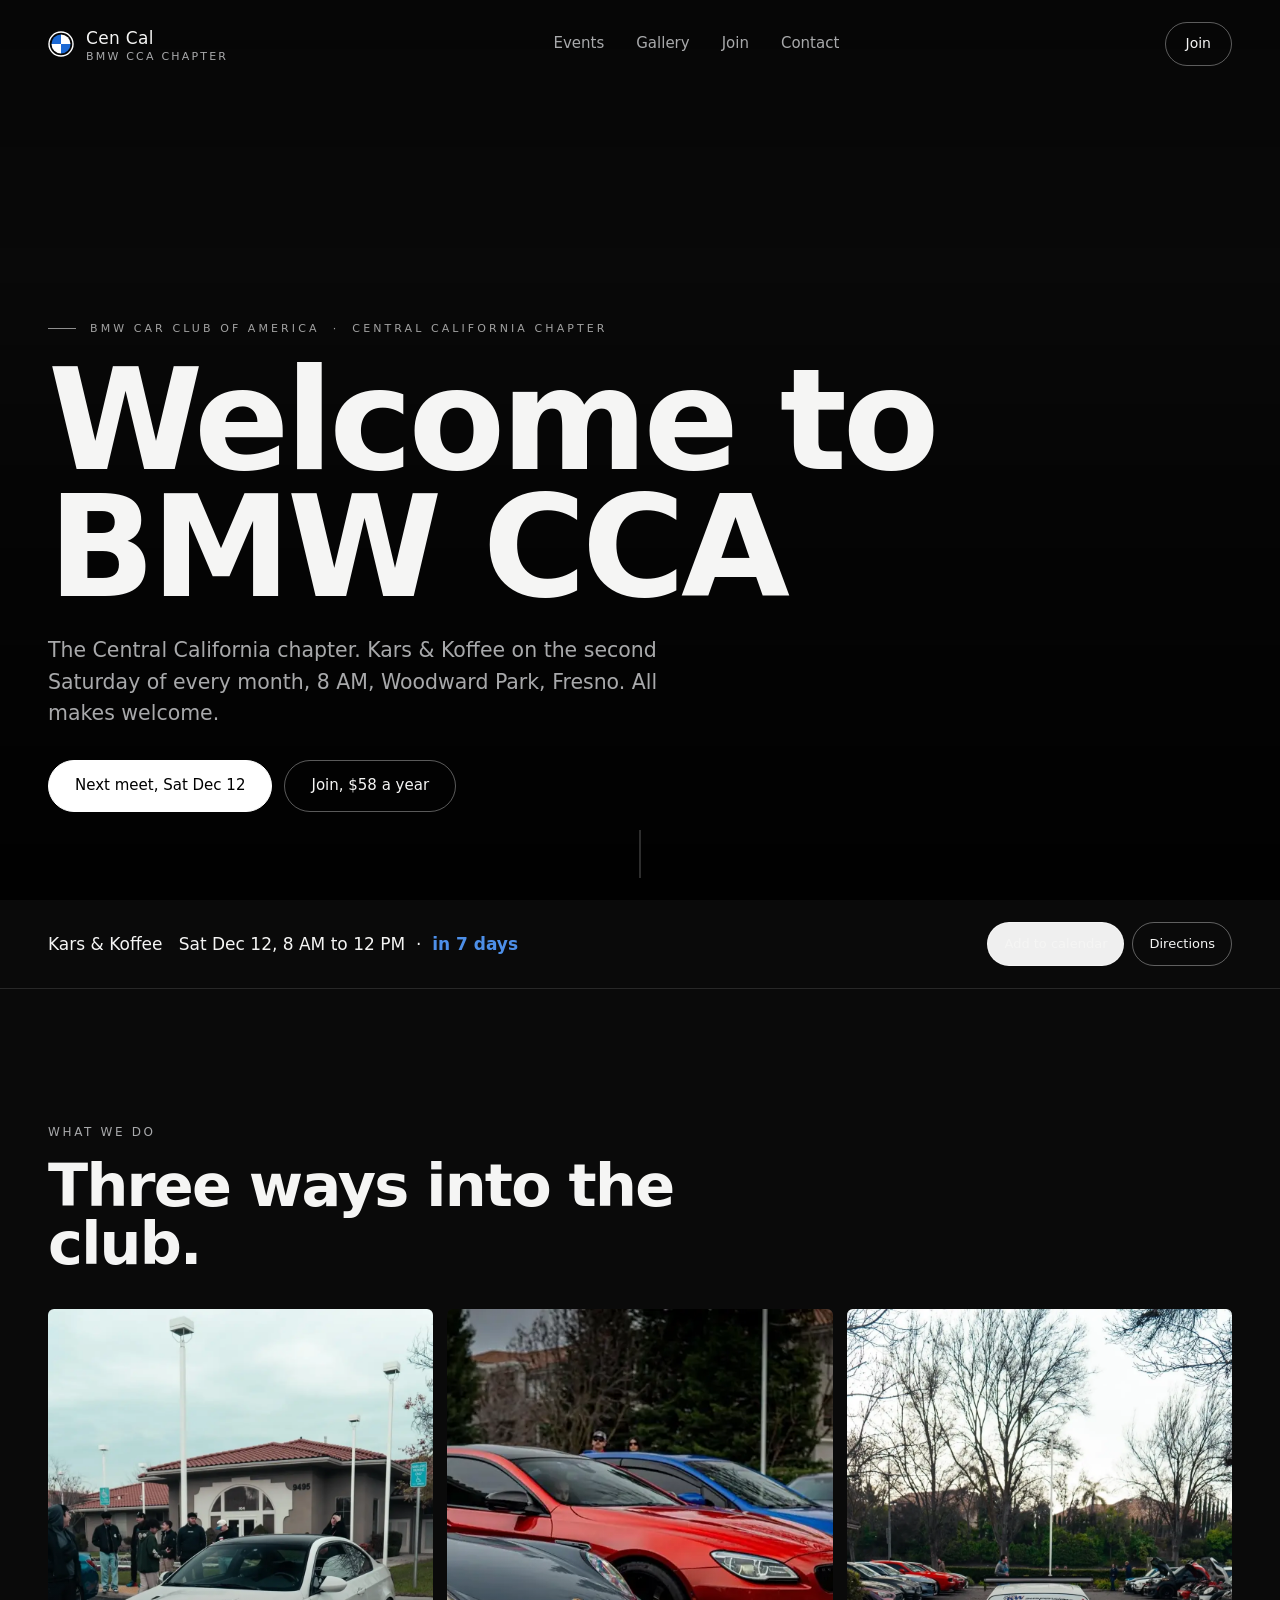
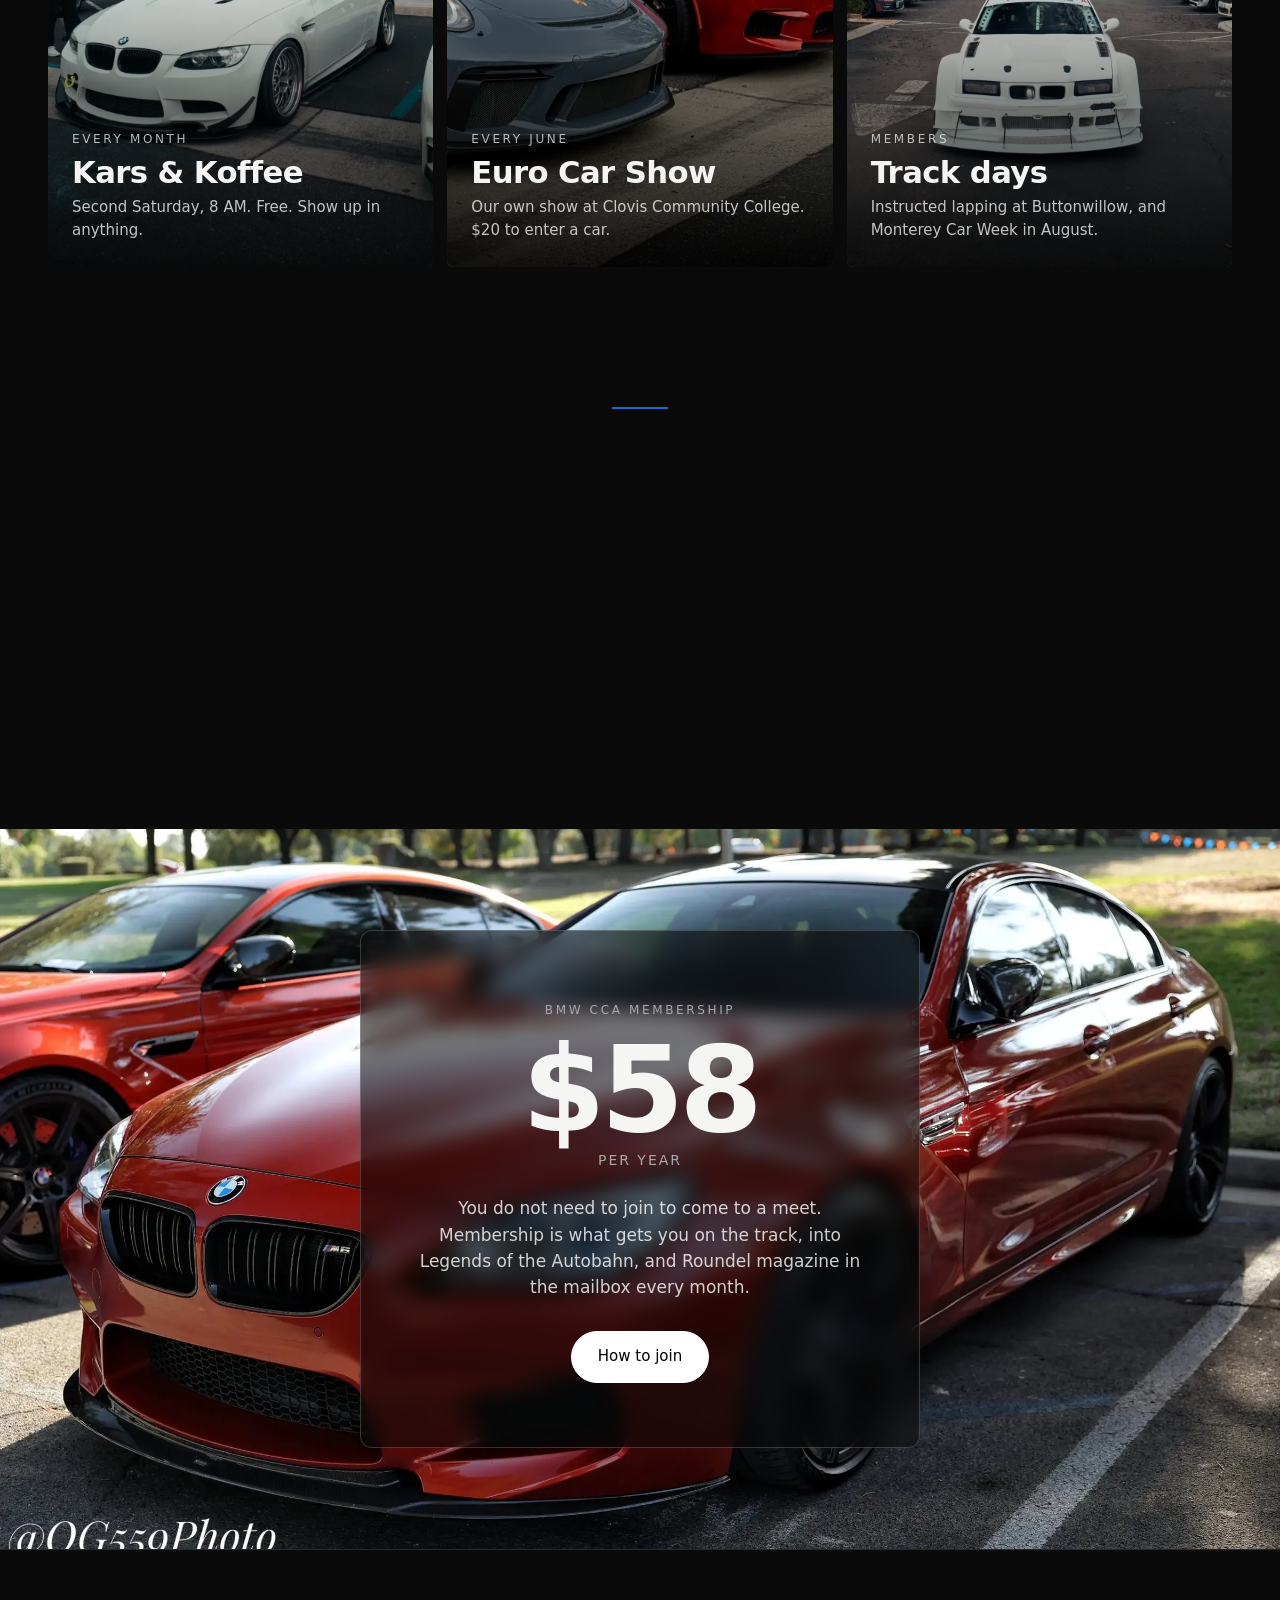
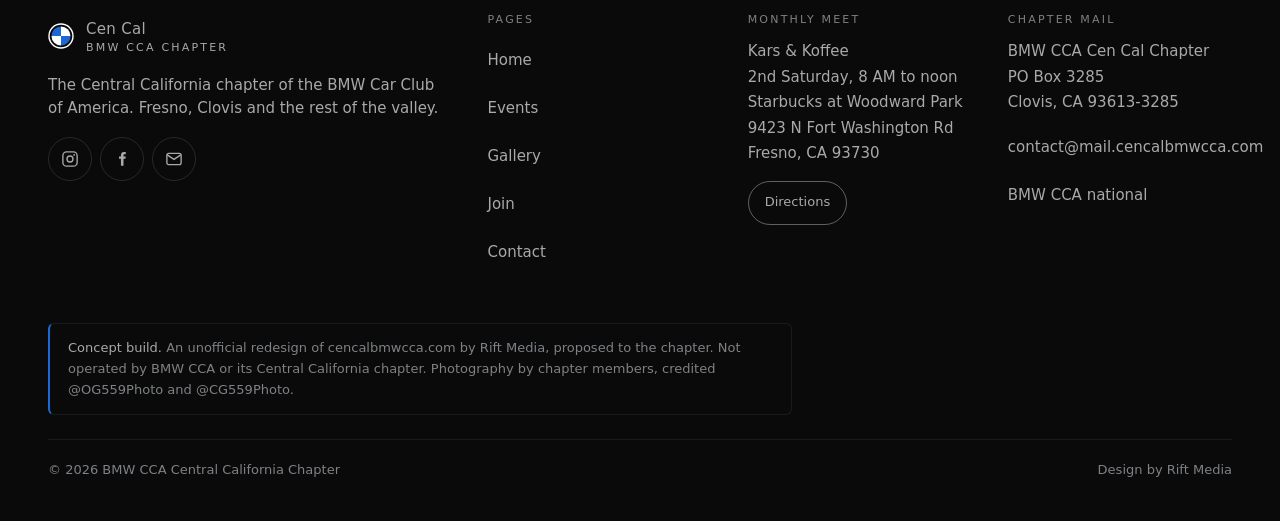
==== commit fb9ad5df: "Add to calendar asks Apple or Google One button per event opens a small menu. Apple Calendar links t" ====
--- a/index.html
+++ b/index.html
@@ -68,8 +68,14 @@
     <div class="wrap">
       <span><strong>Kars &amp; Koffee</strong> &nbsp; <span data-next-short>Second Saturday, 8 AM to noon</span> &nbsp;·&nbsp; <span class="n" data-next-days></span></span>
       <span class="acts">
-        <a data-next-cal href="/events">Add to calendar</a>
-        <a data-next-map href="https://www.google.com/maps/search/?api=1&amp;query=9423%20N%20Fort%20Washington%20Rd%20Fresno%20CA%2093730" target="_blank" rel="noopener">Directions</a>
+        <div class="cal cal--right">
+          <button class="pill sm" type="button" data-cal-toggle aria-haspopup="menu" aria-expanded="false" aria-controls="cal-next">Add to calendar</button>
+          <div class="cal-menu" id="cal-next" role="menu" hidden>
+            <a role="menuitem" data-next-apple href="/events">Apple Calendar</a>
+            <a role="menuitem" data-next-google href="/events">Google Calendar</a>
+          </div>
+        </div>
+        <a class="pill sm" data-next-map href="https://www.google.com/maps/search/?api=1&amp;query=9423%20N%20Fort%20Washington%20Rd%20Fresno%20CA%2093730" target="_blank" rel="noopener">Directions</a>
       </span>
     </div>
   </div>
--- a/styles.css
+++ b/styles.css
@@ -153,9 +153,21 @@
 .liveline .wrap { display: flex; flex-wrap: wrap; gap: 12px 32px; align-items: center; justify-content: space-between; }
 .liveline strong { font-weight: 500; }
 .liveline .n { color: var(--blue-text); font-weight: 700; font-variant-numeric: tabular-nums; }
-.liveline a { color: var(--ink-2); border-bottom: 1px solid transparent; min-height: 44px; display: inline-flex; align-items: center; }
-.liveline a:hover { color: var(--ink); border-color: var(--ink); }
-.liveline .acts { display: flex; gap: 24px; }
+.liveline .acts { display: flex; gap: 8px; flex-wrap: wrap; align-items: center; }
+
+/* ---------- add-to-calendar menu (Google or Apple) ---------- */
+.cal { position: relative; display: inline-block; }
+.cal-menu {
+  position: absolute; left: 0; top: calc(100% + 8px); z-index: 30; min-width: 200px; padding: 6px;
+  background: var(--bg-3); border: 1px solid var(--line); border-radius: 10px;
+  box-shadow: 0 16px 40px rgba(0,0,0,.5); display: grid; gap: 2px;
+}
+.cal-menu[hidden] { display: none; }
+@media (min-width: 860px) { .cal--right .cal-menu { left: auto; right: 0; } }
+.cal-menu a { display: flex; align-items: center; gap: 10px; min-height: 44px; padding: 0 12px; border-radius: 6px; font-size: 14px; font-weight: 500; color: var(--ink); white-space: nowrap; }
+.cal-menu a::before { content: ""; width: 7px; height: 7px; border-radius: 50%; background: var(--blue-text); flex: none; }
+.cal-menu a:hover, .cal-menu a:focus-visible { background: rgba(255,255,255,.08); }
+.cal [data-cal-toggle][aria-expanded="true"] { background: #fff; color: #000; border-color: #fff; }
 
 /* ---------- image cards (three ways) ---------- */
 .way-grid { display: grid; gap: 14px; }
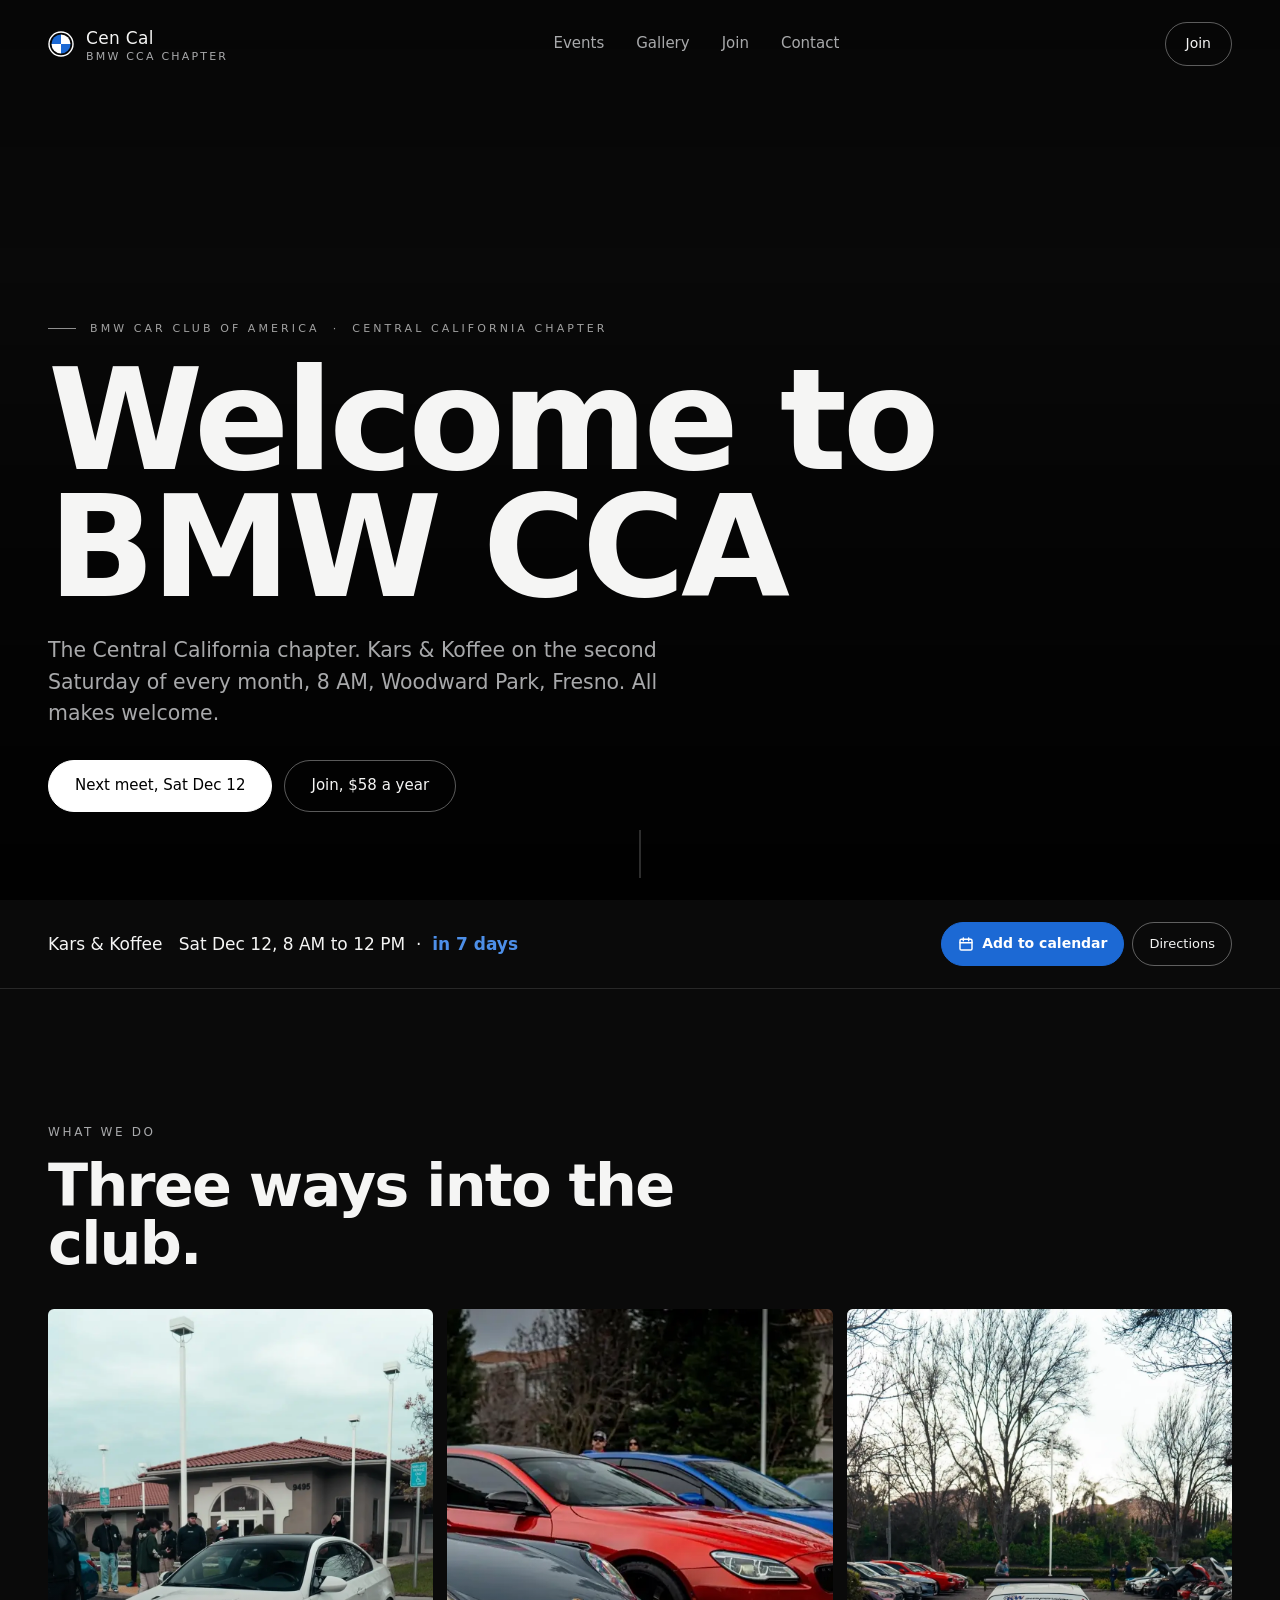
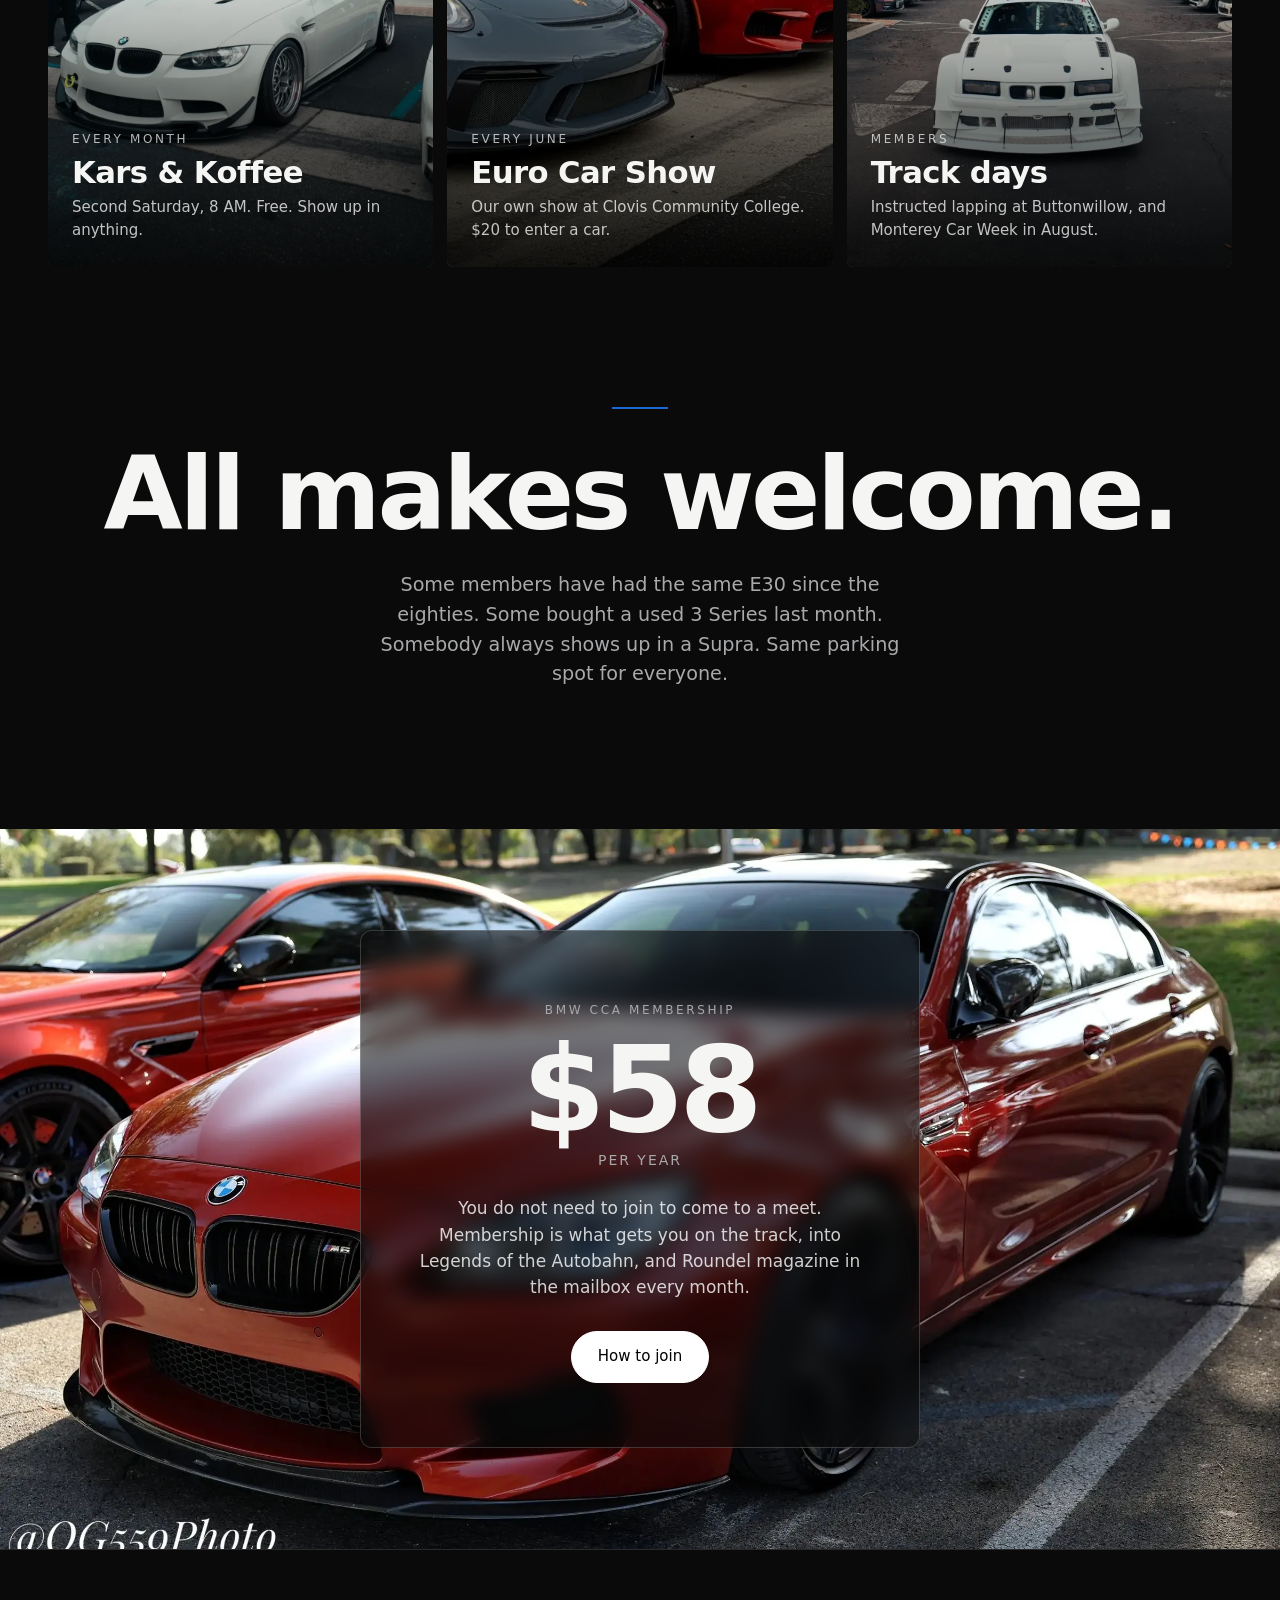
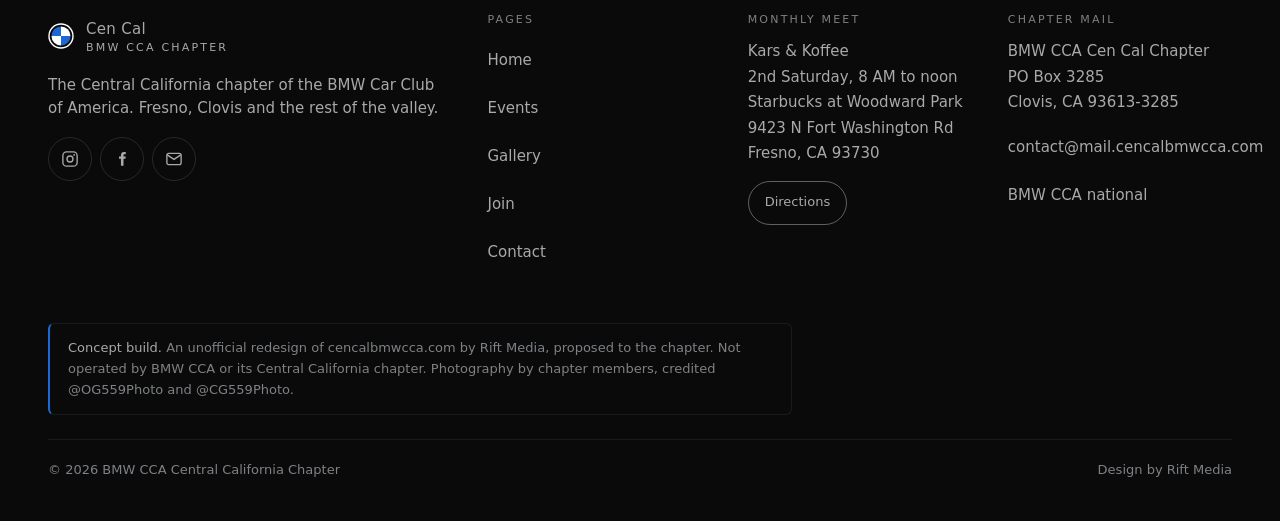
==== commit 46fd536a: "Readable, instant Add to calendar button; unlink Sign up buttons - .pill buttons had no background, " ====
--- a/index.html
+++ b/index.html
@@ -19,6 +19,7 @@
 <link rel="preload" as="image" media="(orientation: portrait)" imagesrcset="/assets/img/hero-b-row-mob-sm.webp 810w, /assets/img/hero-b-row-mob.webp 1080w, /assets/img/hero-b-row-mob-lg.webp 1706w" imagesizes="100vw">
 <link rel="stylesheet" href="https://api.fontshare.com/v2/css?f[]=satoshi@400,500,700&f[]=clash-display@700&display=swap">
 <link rel="stylesheet" href="/styles.css">
+<link rel="preload" href="/events.json" as="fetch" crossorigin>
 <script type="application/ld+json">
 {"@context":"https://schema.org","@type":"Organization","name":"BMW CCA Central California Chapter","alternateName":"Cencal BMW CCA","url":"https://www.cencalbmwcca.com/","email":"contact@mail.cencalbmwcca.com","address":{"@type":"PostalAddress","postOfficeBoxNumber":"PO Box 3285","addressLocality":"Clovis","addressRegion":"CA","postalCode":"93613-3285","addressCountry":"US"},"areaServed":"Central California","parentOrganization":{"@type":"Organization","name":"BMW Car Club of America","url":"https://www.bmwcca.org/"},"sameAs":["https://instagram.com/bmwccacencal","https://m.facebook.com/groups/1497077221077118","https://www.bmwcca.org/chapter/central-california-chapter"]}
 </script>
@@ -69,7 +70,7 @@
       <span><strong>Kars &amp; Koffee</strong> &nbsp; <span data-next-short>Second Saturday, 8 AM to noon</span> &nbsp;·&nbsp; <span class="n" data-next-days></span></span>
       <span class="acts">
         <div class="cal cal--right">
-          <button class="pill sm" type="button" data-cal-toggle aria-haspopup="menu" aria-expanded="false" aria-controls="cal-next">Add to calendar</button>
+          <button class="pill sm" type="button" data-cal-toggle aria-haspopup="menu" aria-expanded="false" aria-controls="cal-next"><svg width="16" height="16" viewBox="0 0 24 24" fill="none" stroke="currentColor" stroke-width="2.2" stroke-linecap="round" aria-hidden="true"><rect x="3" y="5" width="18" height="16" rx="2"/><path d="M3 10h18M8 3v4M16 3v4"/></svg>Add to calendar</button>
           <div class="cal-menu" id="cal-next" role="menu" hidden>
             <a role="menuitem" data-next-apple href="/events">Apple Calendar</a>
             <a role="menuitem" data-next-google href="/events">Google Calendar</a>
--- a/styles.css
+++ b/styles.css
@@ -64,8 +64,10 @@
   display: inline-flex; align-items: center; justify-content: center; gap: 8px;
   min-height: 44px; padding: 0 20px; border-radius: 999px;
   border: 1px solid rgba(255,255,255,.35); font-size: 14px; font-weight: 500;
+  background: transparent; color: var(--ink); cursor: pointer; -webkit-tap-highlight-color: transparent;
   transition: background .2s, color .2s, border-color .2s;
 }
+a.pill:not([href]) { cursor: default; }
 .pill:hover { background: #fff; color: #000; border-color: #fff; }
 .pill.fill { background: #fff; color: #000; border-color: #fff; }
 .pill.fill:hover { background: var(--blue); color: #fff; border-color: var(--blue); }
@@ -167,7 +169,13 @@
 .cal-menu a { display: flex; align-items: center; gap: 10px; min-height: 44px; padding: 0 12px; border-radius: 6px; font-size: 14px; font-weight: 500; color: var(--ink); white-space: nowrap; }
 .cal-menu a::before { content: ""; width: 7px; height: 7px; border-radius: 50%; background: var(--blue-text); flex: none; }
 .cal-menu a:hover, .cal-menu a:focus-visible { background: rgba(255,255,255,.08); }
-.cal [data-cal-toggle][aria-expanded="true"] { background: #fff; color: #000; border-color: #fff; }
+.cal [data-cal-toggle] {
+  background: var(--blue); border-color: var(--blue); color: #fff; font-weight: 700; font-size: 14px;
+  touch-action: manipulation; transition: none;
+}
+.cal [data-cal-toggle] svg { flex: none; }
+.cal [data-cal-toggle]:hover, .cal [data-cal-toggle][aria-expanded="true"] { background: #fff; color: #000; border-color: #fff; }
+.cal-menu a { touch-action: manipulation; }
 
 /* ---------- image cards (three ways) ---------- */
 .way-grid { display: grid; gap: 14px; }
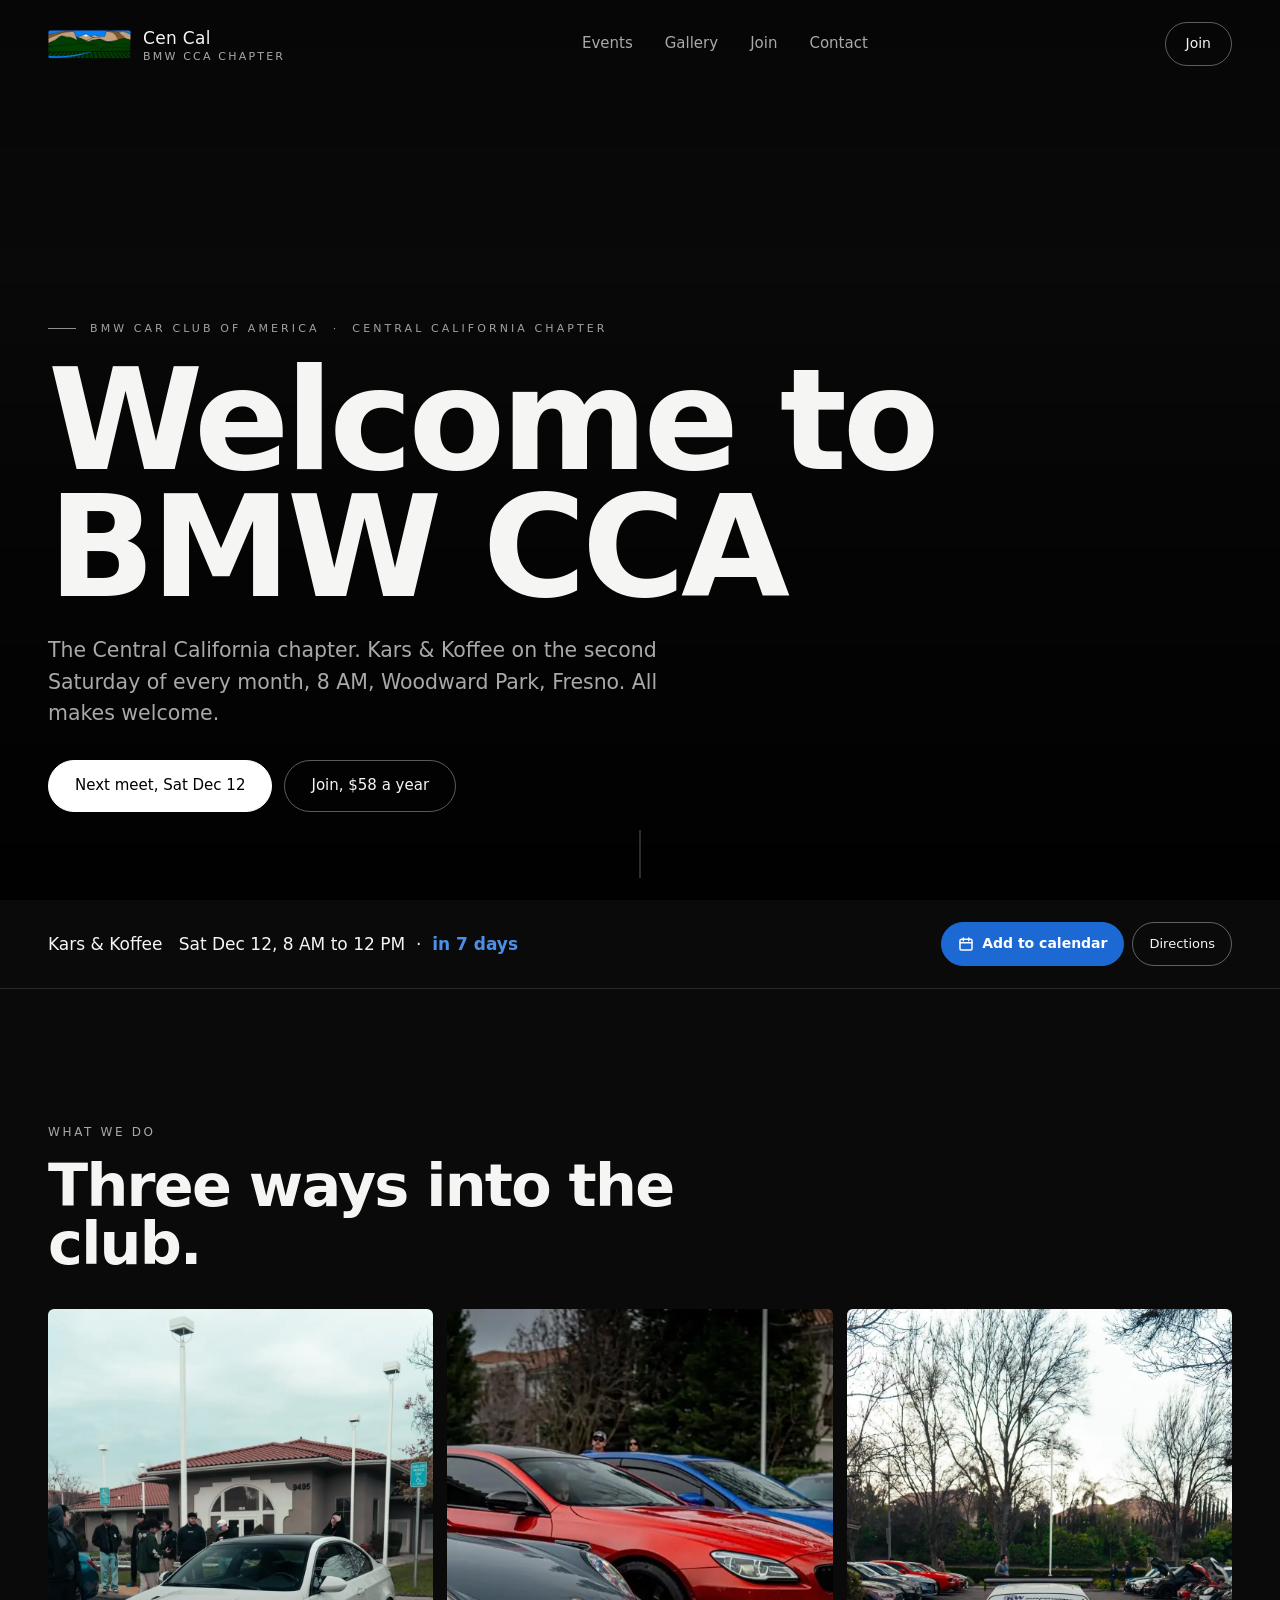
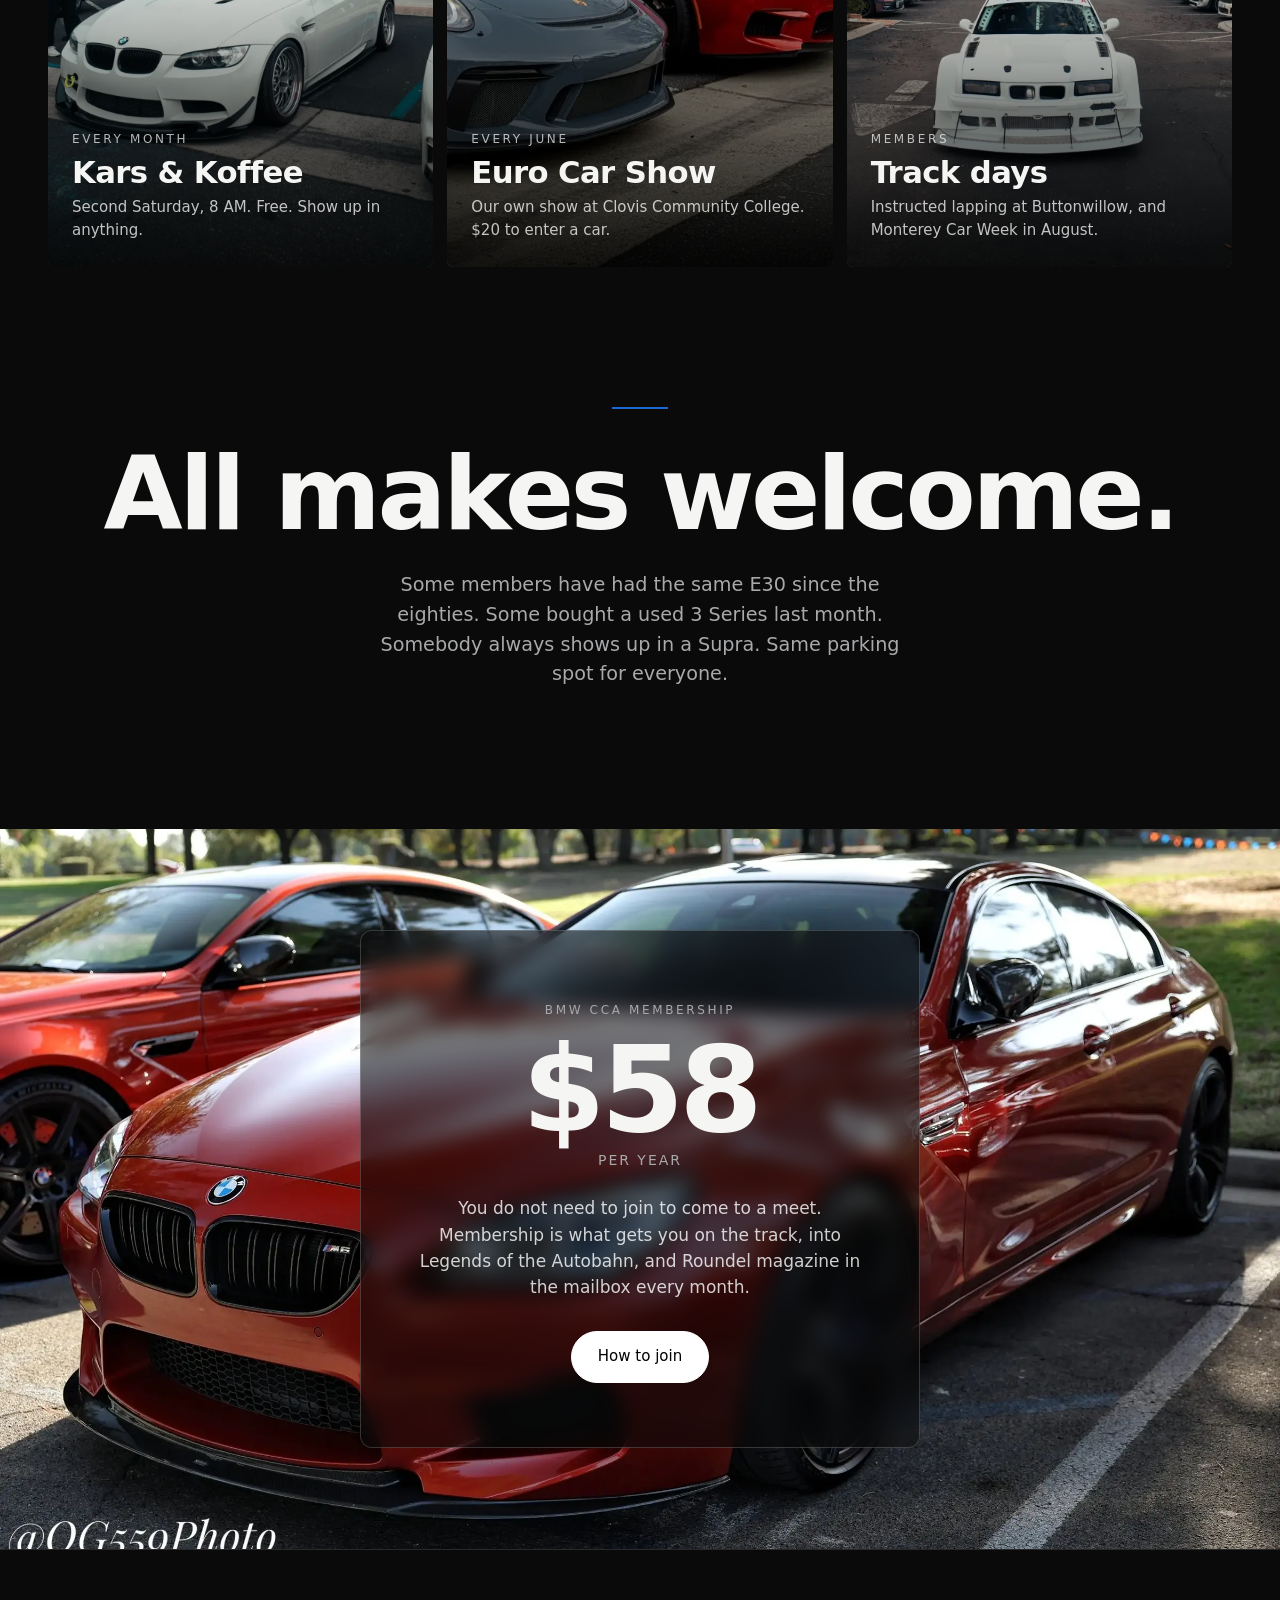
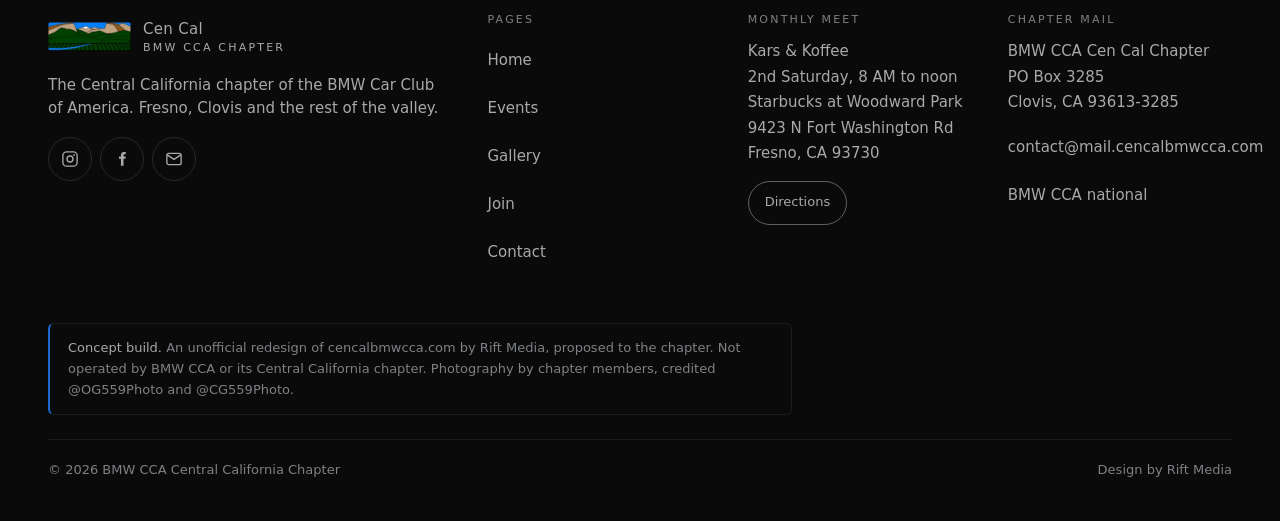
==== commit 1f4a54f0: "Follow BMW CCA chapter website rules: no standalone roundel - Header/footer mark and favicon now use" ====
--- a/index.html
+++ b/index.html
@@ -12,7 +12,8 @@
 <meta property="og:description" content="Second Saturday of every month, 8 AM, Woodward Park, Fresno. All makes welcome.">
 <meta property="og:image" content="/assets/img/hero-b-row-desk.webp">
 <meta name="theme-color" content="#0A0A0A">
-<link rel="icon" href="/assets/favicon.svg" type="image/svg+xml">
+<link rel="icon" href="/assets/favicon.png" type="image/png">
+<link rel="apple-touch-icon" href="/assets/apple-touch-icon.png">
 <link rel="preconnect" href="https://api.fontshare.com">
 <link rel="preconnect" href="https://cdn.fontshare.com" crossorigin>
 <link rel="preload" as="image" media="(orientation: landscape)" imagesrcset="/assets/img/hero-b-row-desk-sm.webp 1200w, /assets/img/hero-b-row-desk.webp 1706w" imagesizes="100vw">
@@ -29,7 +30,7 @@
 
 <header class="nav" id="nav">
   <a class="brand" href="/" aria-label="BMW CCA Cen Cal, home">
-    <svg viewBox="0 0 26 26" aria-hidden="true"><circle cx="13" cy="13" r="12" fill="none" stroke="#fff" stroke-width="1.4"/><path d="M13 3.5A9.5 9.5 0 0 1 22.5 13H13z" fill="#fff"/><path d="M13 13H3.5A9.5 9.5 0 0 1 13 3.5z" fill="#1C69D4"/><path d="M13 13v9.5A9.5 9.5 0 0 1 3.5 13z" fill="#fff"/><path d="M13 13h9.5A9.5 9.5 0 0 1 13 22.5z" fill="#1C69D4"/></svg>
+    <img src="/assets/img/brand-mark.webp" width="82" height="29" alt="" decoding="async">
     <span>Cen Cal<small>BMW CCA chapter</small></span>
   </a>
   <nav class="links" aria-label="Main">
@@ -130,7 +131,7 @@
   <div class="wrap footer-grid grid">
     <div>
       <a class="brand" href="/" aria-label="BMW CCA Cen Cal, home">
-        <svg viewBox="0 0 26 26" aria-hidden="true"><circle cx="13" cy="13" r="12" fill="none" stroke="#fff" stroke-width="1.4"/><path d="M13 3.5A9.5 9.5 0 0 1 22.5 13H13z" fill="#fff"/><path d="M13 13H3.5A9.5 9.5 0 0 1 13 3.5z" fill="#1C69D4"/><path d="M13 13v9.5A9.5 9.5 0 0 1 3.5 13z" fill="#fff"/><path d="M13 13h9.5A9.5 9.5 0 0 1 13 22.5z" fill="#1C69D4"/></svg>
+        <img src="/assets/img/brand-mark.webp" width="82" height="29" alt="" decoding="async">
         <span>Cen Cal<small>BMW CCA chapter</small></span>
       </a>
       <p>The Central California chapter of the BMW Car Club of America. Fresno, Clovis and the rest of the valley.</p>
--- a/styles.css
+++ b/styles.css
@@ -85,7 +85,7 @@
 @media (min-width: 900px) { .nav { padding: 22px 48px; } }
 .nav.solid { background: rgba(10,10,10,.8); backdrop-filter: blur(12px); -webkit-backdrop-filter: blur(12px); border-bottom: 1px solid var(--line); }
 .brand { display: flex; align-items: center; gap: 12px; min-height: 44px; font-weight: 500; letter-spacing: .02em; }
-.brand svg { width: 26px; height: 26px; }
+.brand img { height: 29px; width: auto; border-radius: 3px; flex: none; }
 .brand small { display: block; font-size: 11px; letter-spacing: .2em; text-transform: uppercase; color: var(--ink-2); font-weight: 500; line-height: 1.1; }
 .links { display: none; gap: 32px; }
 @media (min-width: 900px) { .links { display: flex; } }
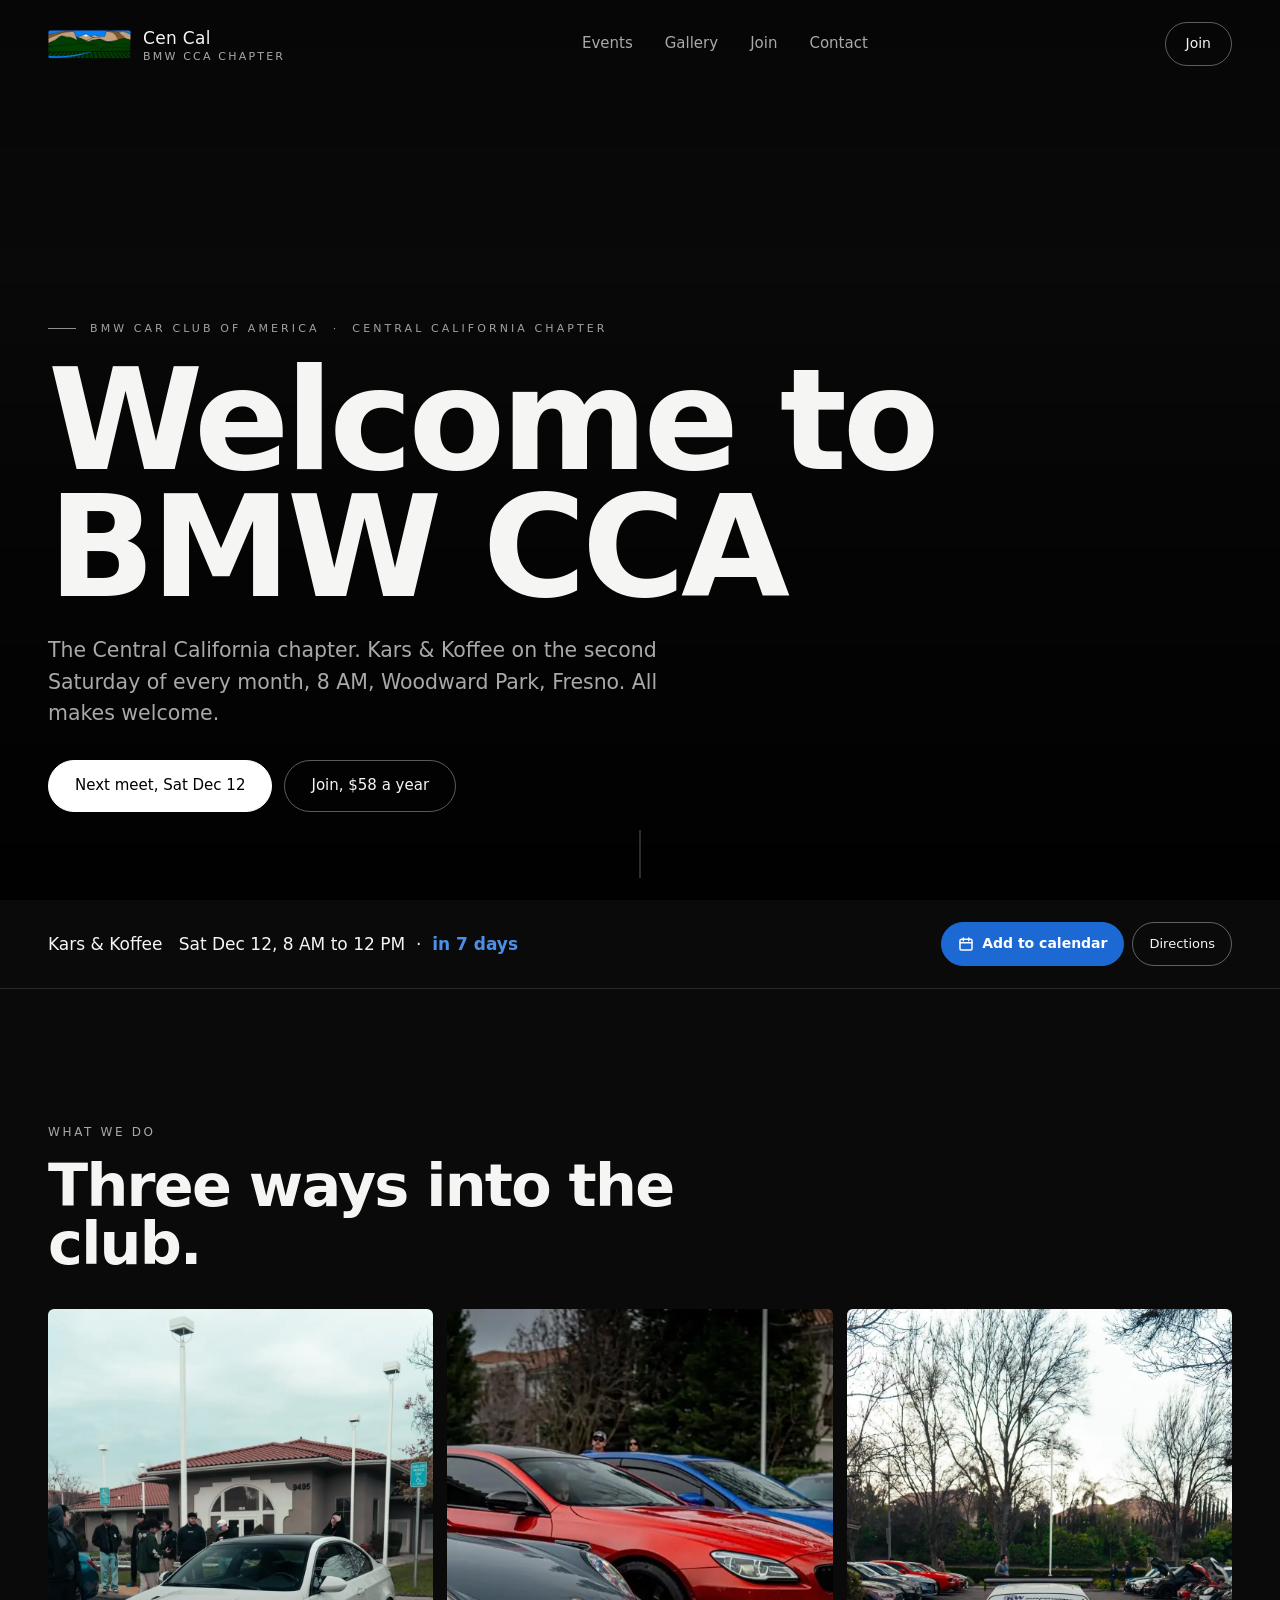
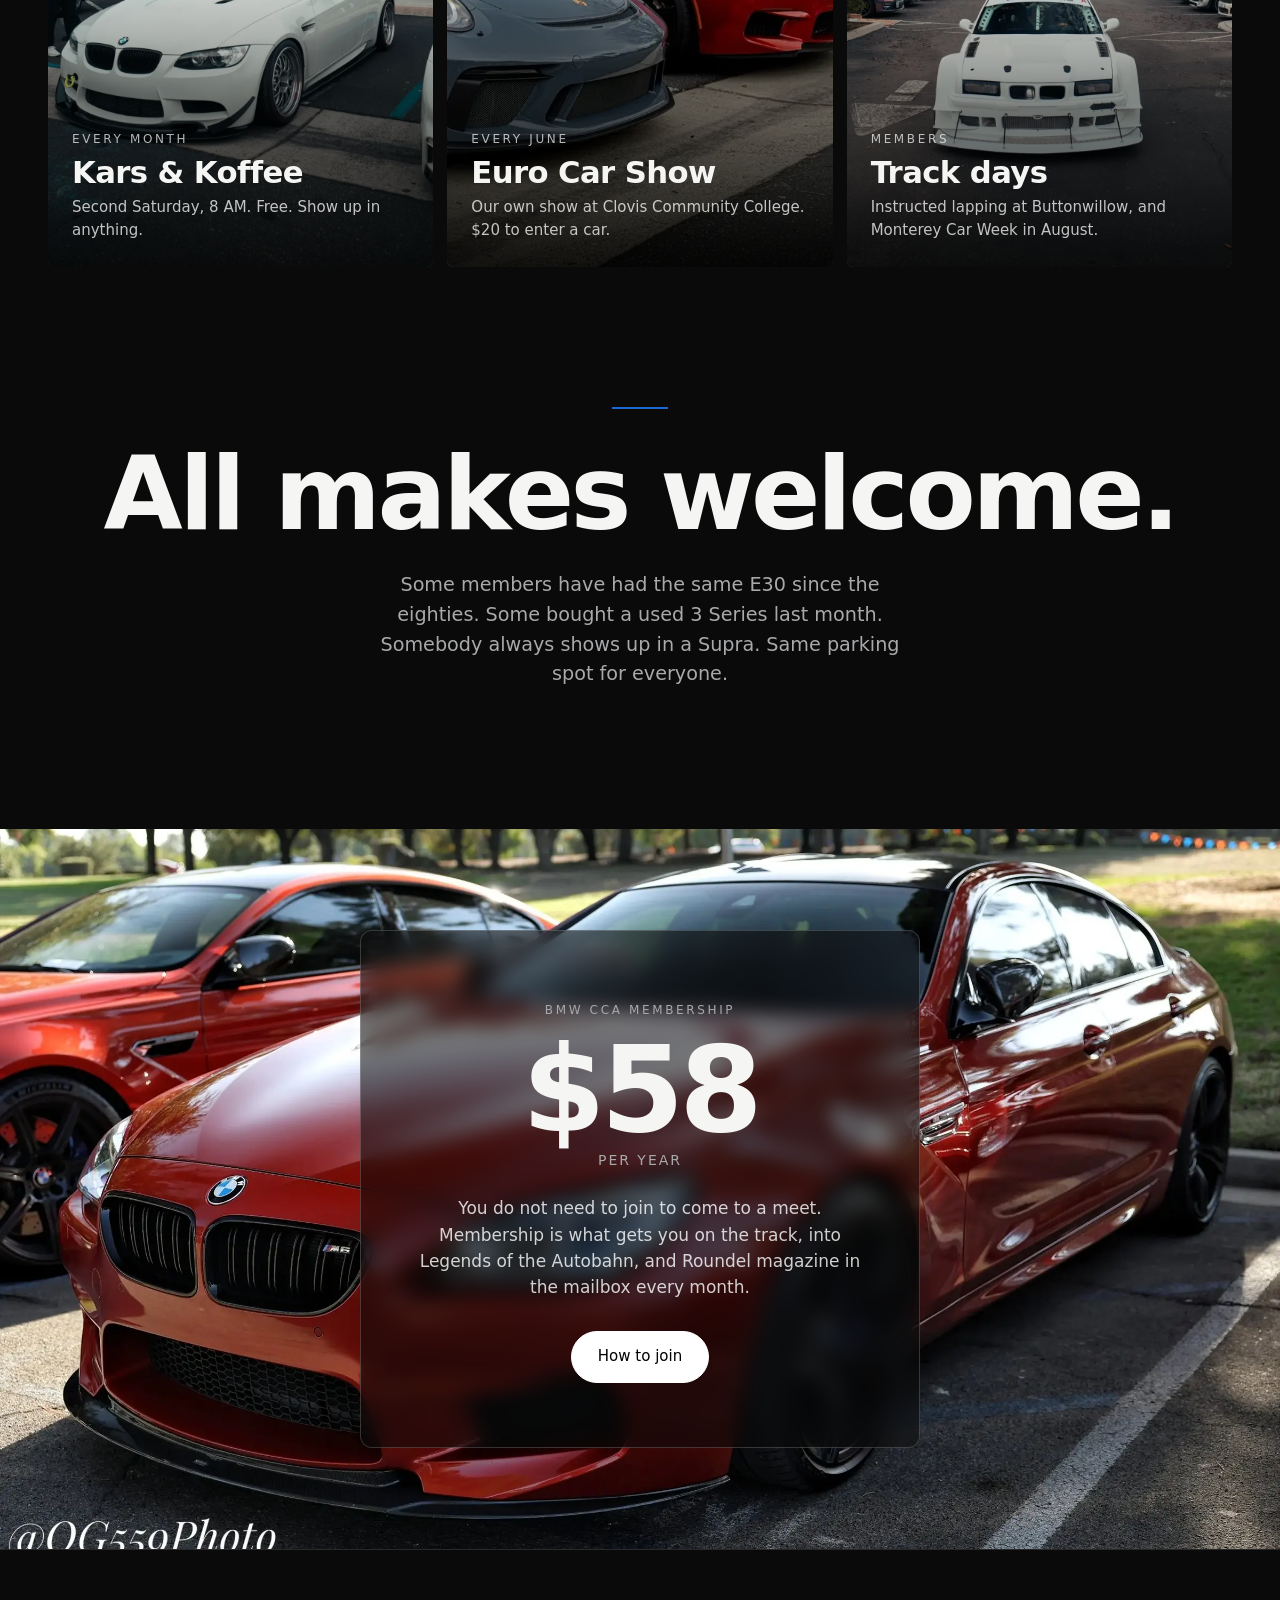
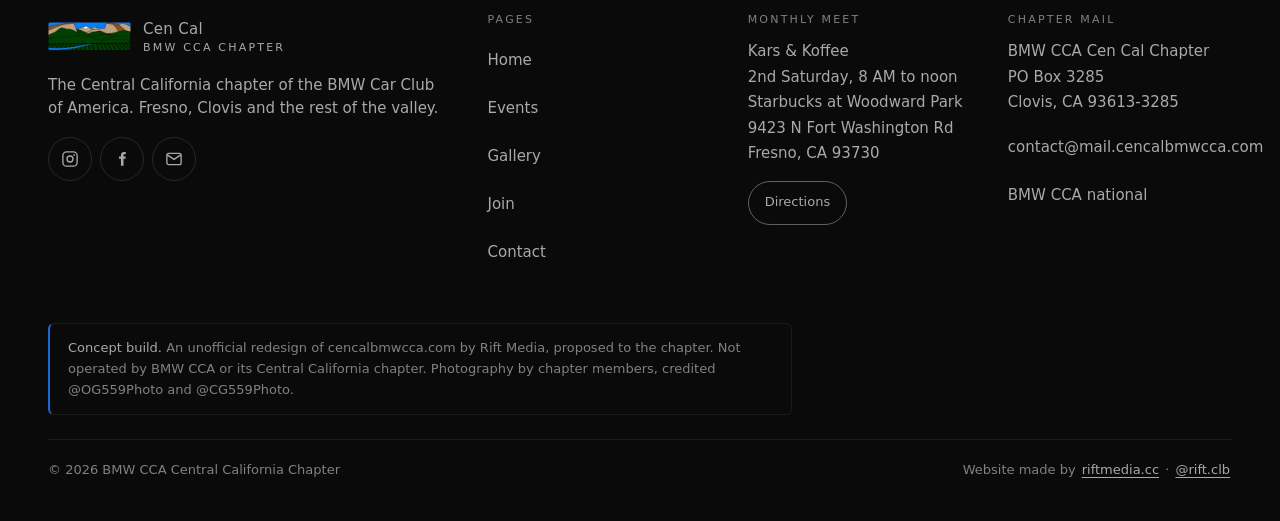
==== commit 1b1c6773: "Footer credit: Website made by riftmedia.cc + @rift.clb links Co-Authored-By: Claude Opus 5.5 (1M co" ====
--- a/index.html
+++ b/index.html
@@ -158,7 +158,7 @@
   </div>
   <div class="wrap">
     <p class="spec-note"><strong>Concept build.</strong> An unofficial redesign of cencalbmwcca.com by Rift Media, proposed to the chapter. Not operated by BMW CCA or its Central California chapter. Photography by chapter members, credited @OG559Photo and @CG559Photo.</p>
-    <div class="footer-bottom"><span>&copy; <span data-year>2026</span> BMW CCA Central California Chapter</span><span>Design by <a href="https://riftmedia.cc" target="_blank" rel="noopener">Rift Media</a></span></div>
+    <div class="footer-bottom"><span>&copy; <span data-year>2026</span> BMW CCA Central California Chapter</span><span class="credit">Website made by <a href="https://riftmedia.cc" target="_blank" rel="noopener">riftmedia.cc</a> &middot; <a href="https://instagram.com/rift.clb" target="_blank" rel="noopener" aria-label="Rift Media on Instagram">@rift.clb</a></span></div>
   </div>
 </footer>
 
--- a/styles.css
+++ b/styles.css
@@ -335,6 +335,8 @@
 .footer-bottom { margin-top: 24px; padding-top: 20px; border-top: 1px solid var(--line-2); display: flex; flex-wrap: wrap; gap: 8px 32px; justify-content: space-between; font-size: 13px; color: var(--ink-3); }
 .footer-bottom a { color: var(--ink-3); min-height: 0; }
 .footer-bottom a:hover { color: var(--ink); }
+.footer-bottom .credit a { color: var(--ink-2); text-decoration: underline; text-underline-offset: 3px; display: inline-block; padding: 12px 2px; margin: -12px 0; }
+.footer-bottom .credit a:hover { color: var(--ink); }
 
 /* ---------- reveal ---------- */
 .reveal { opacity: 0; transform: translateY(16px); }
